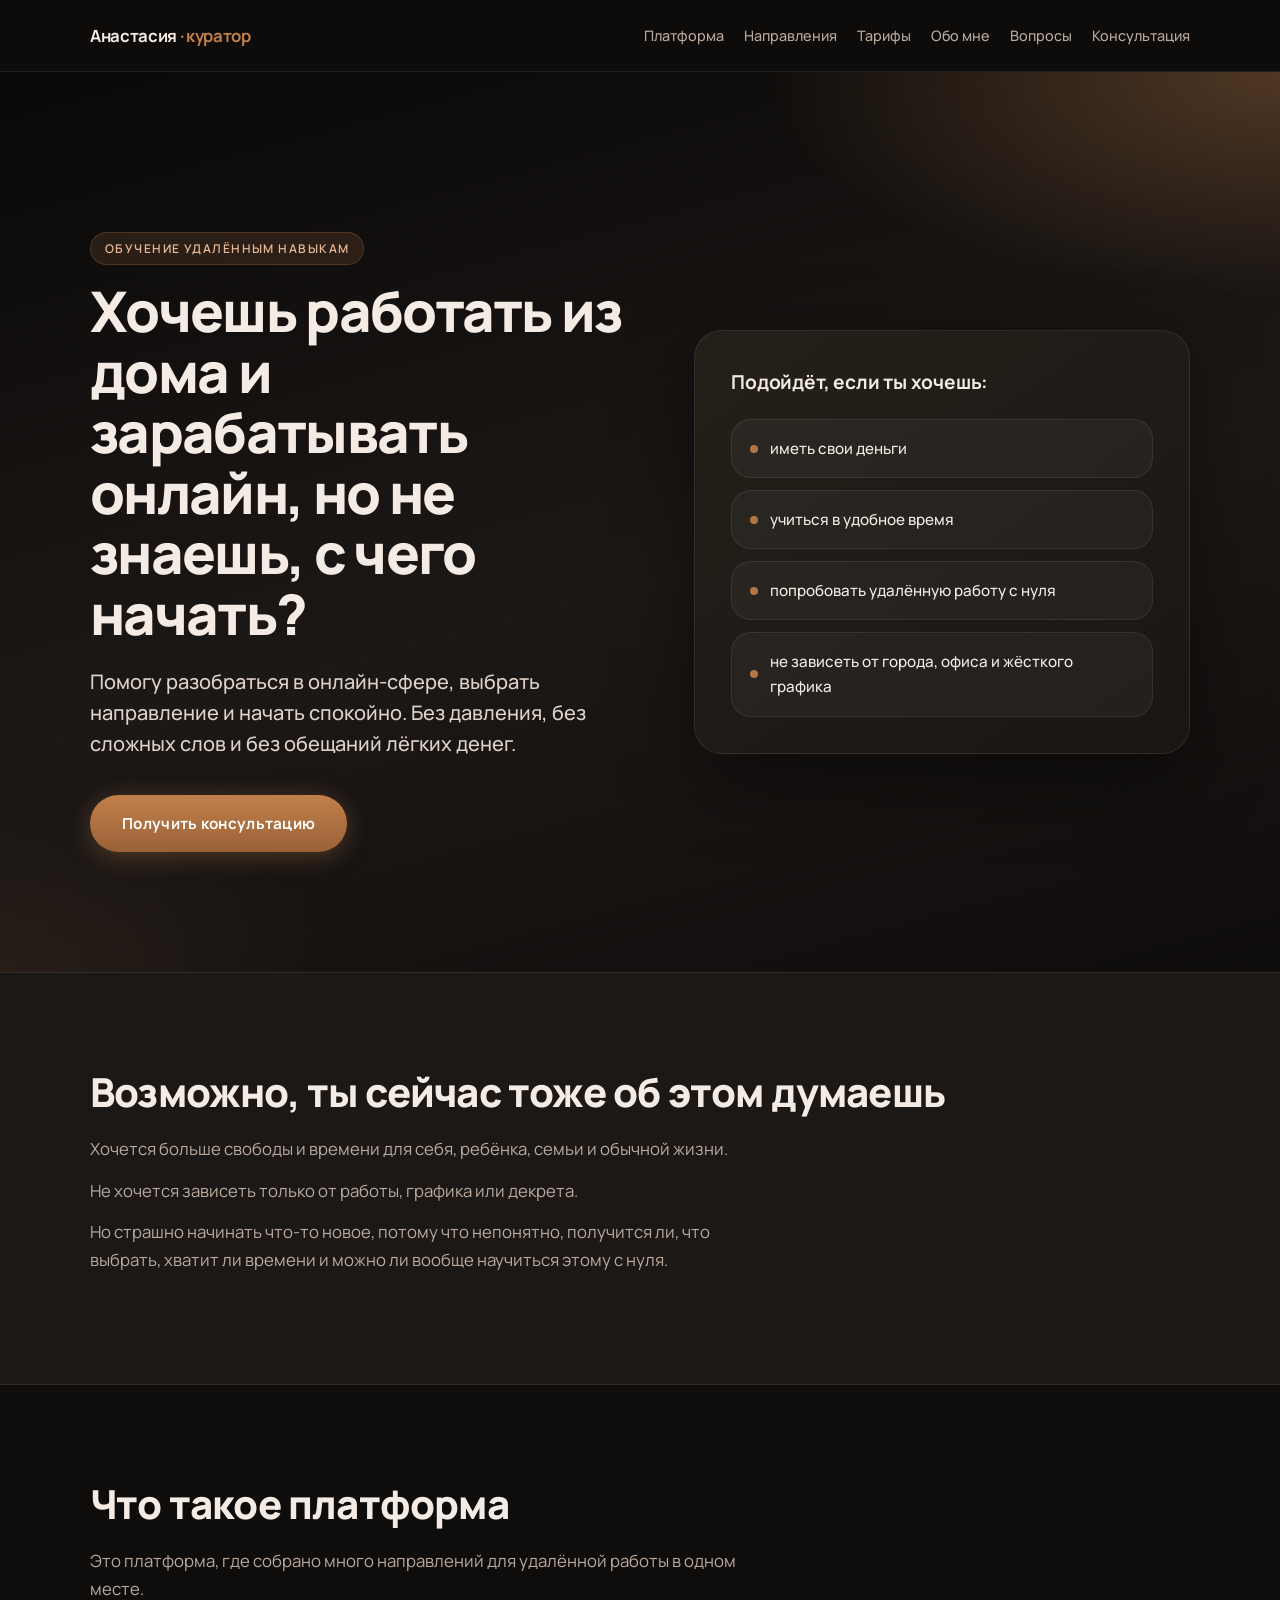
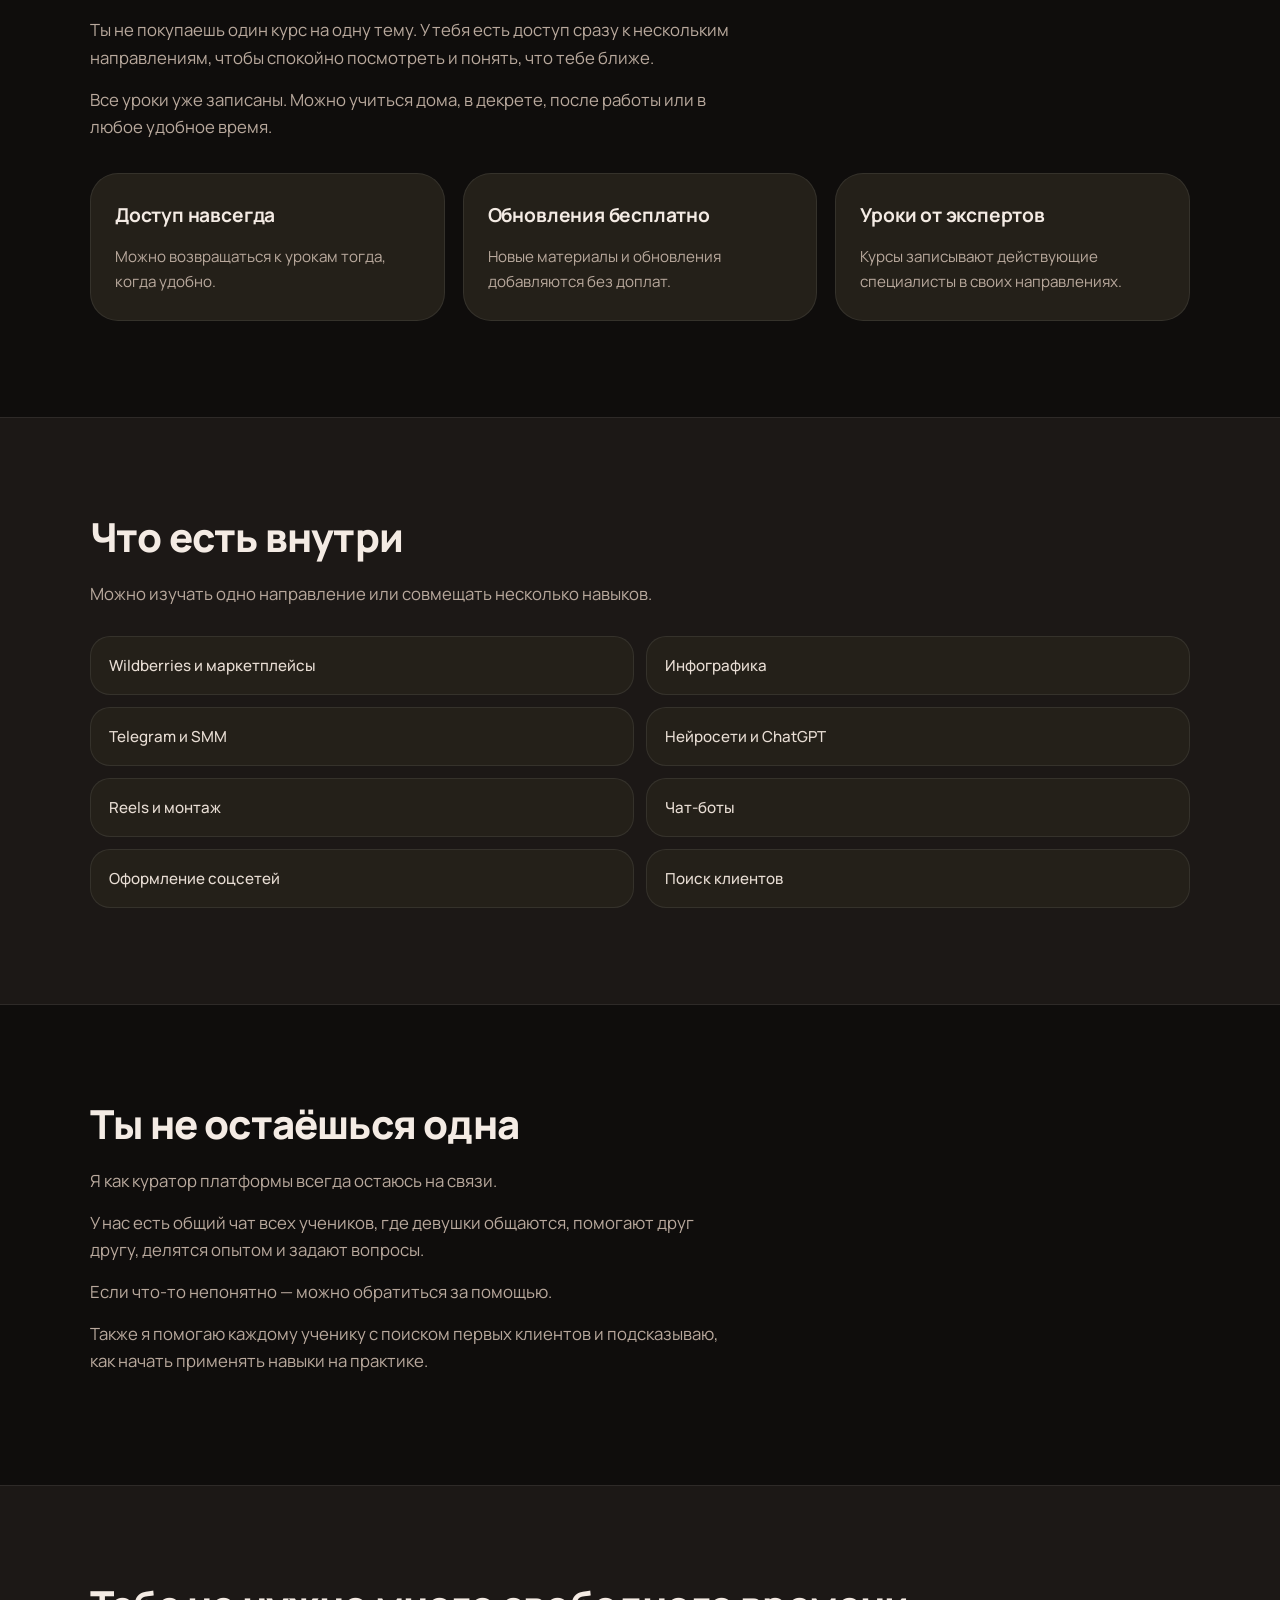
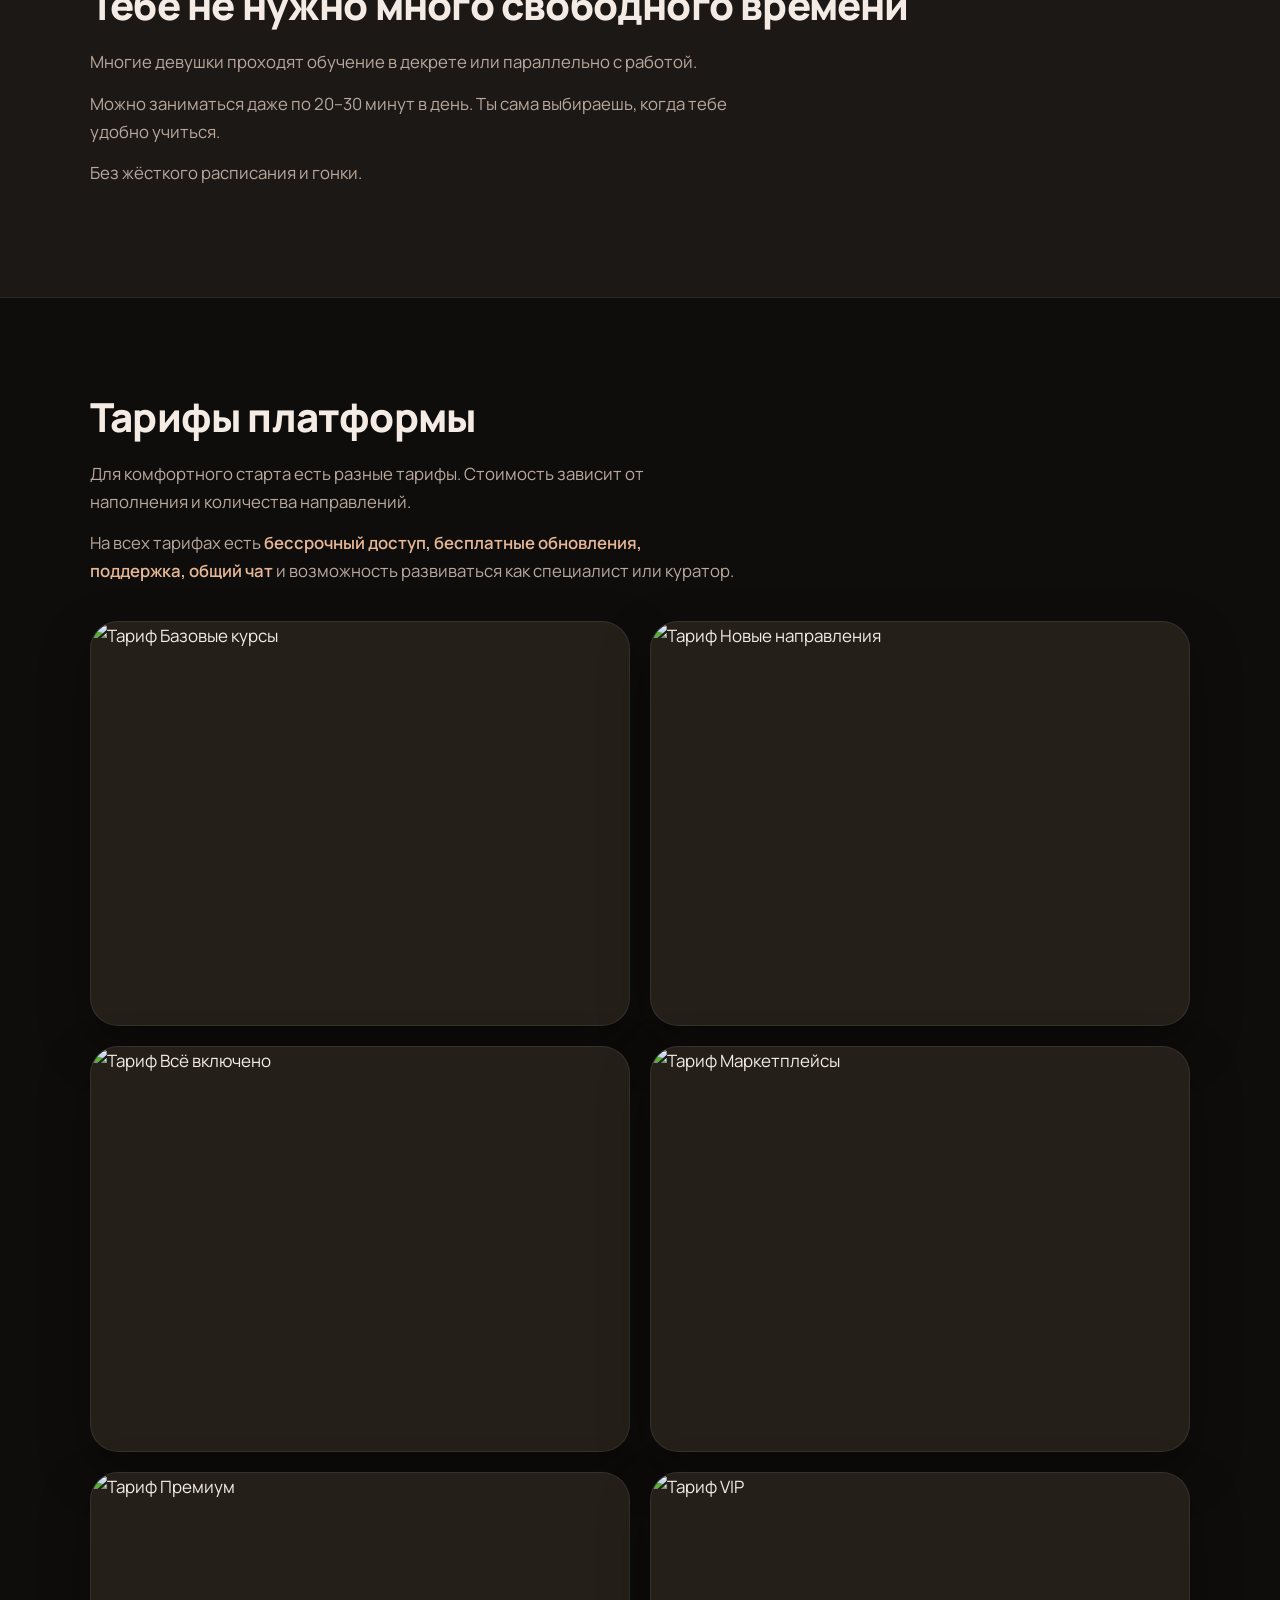
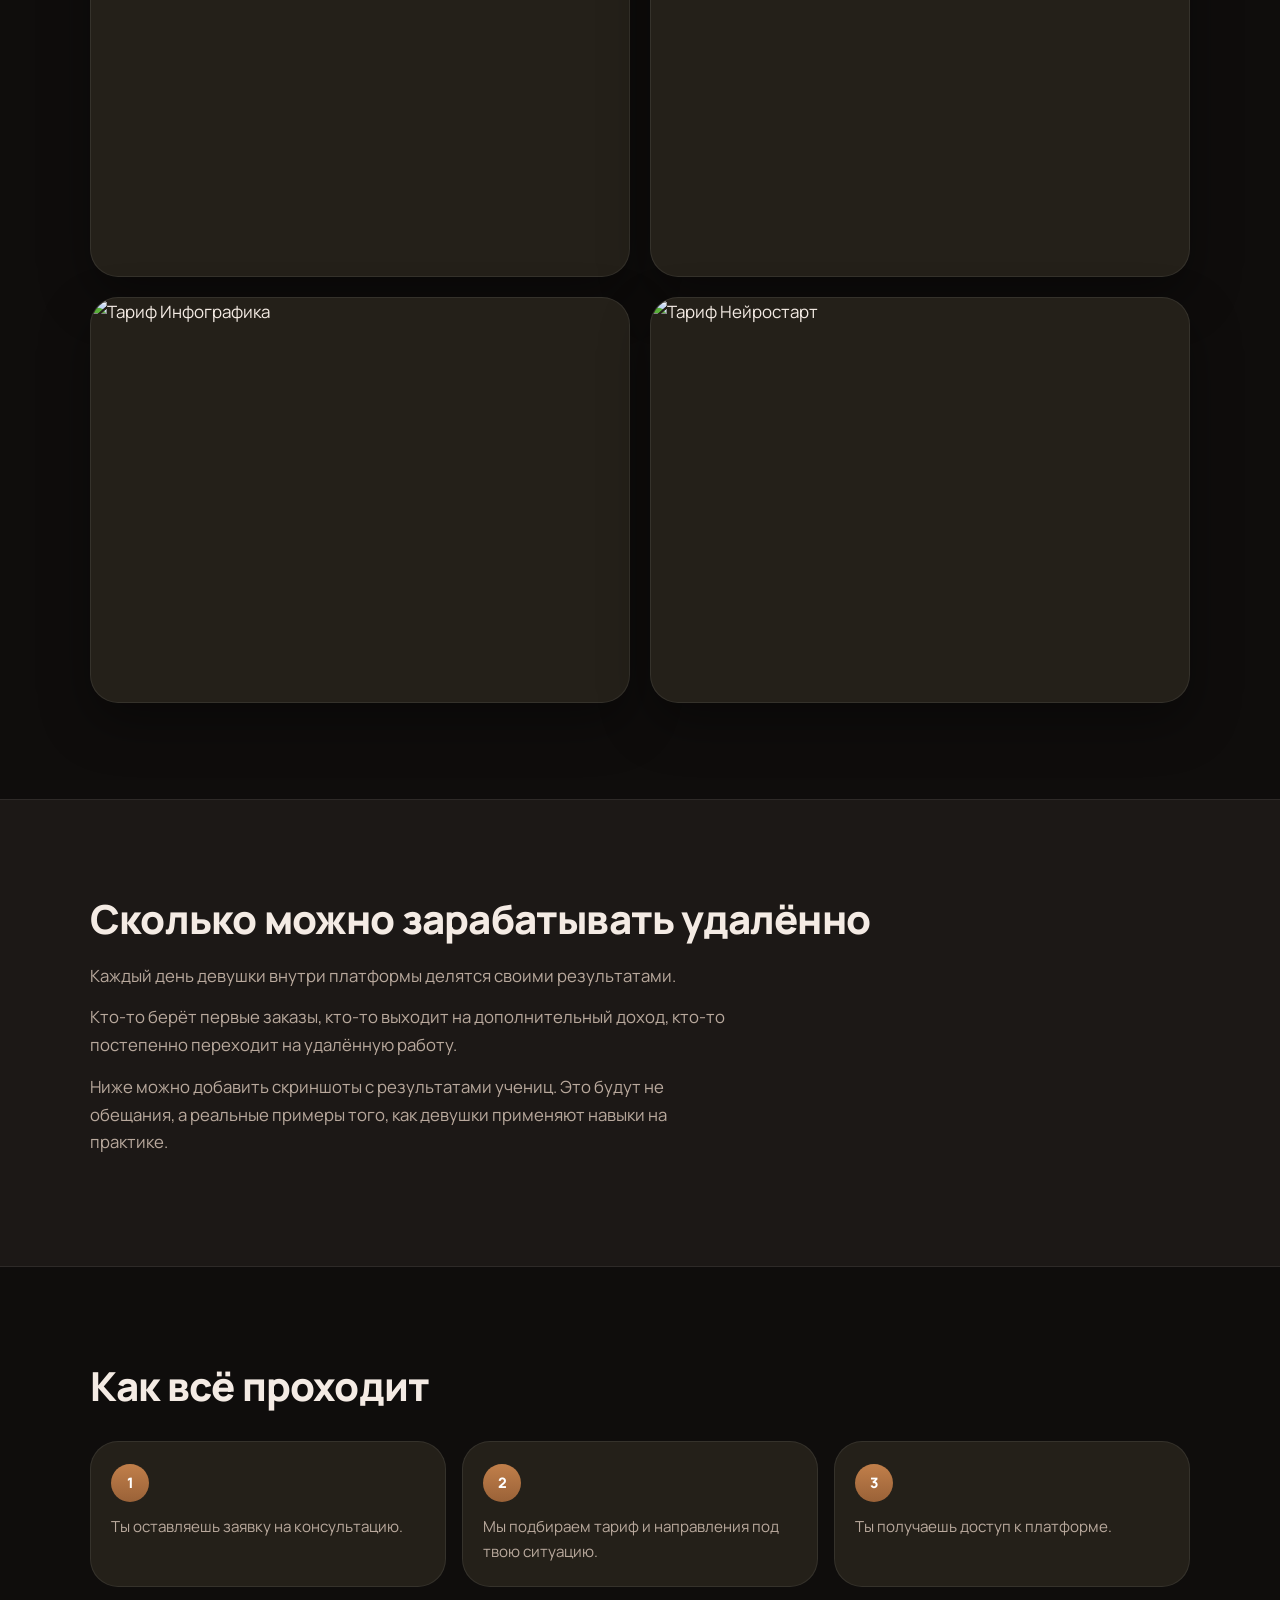
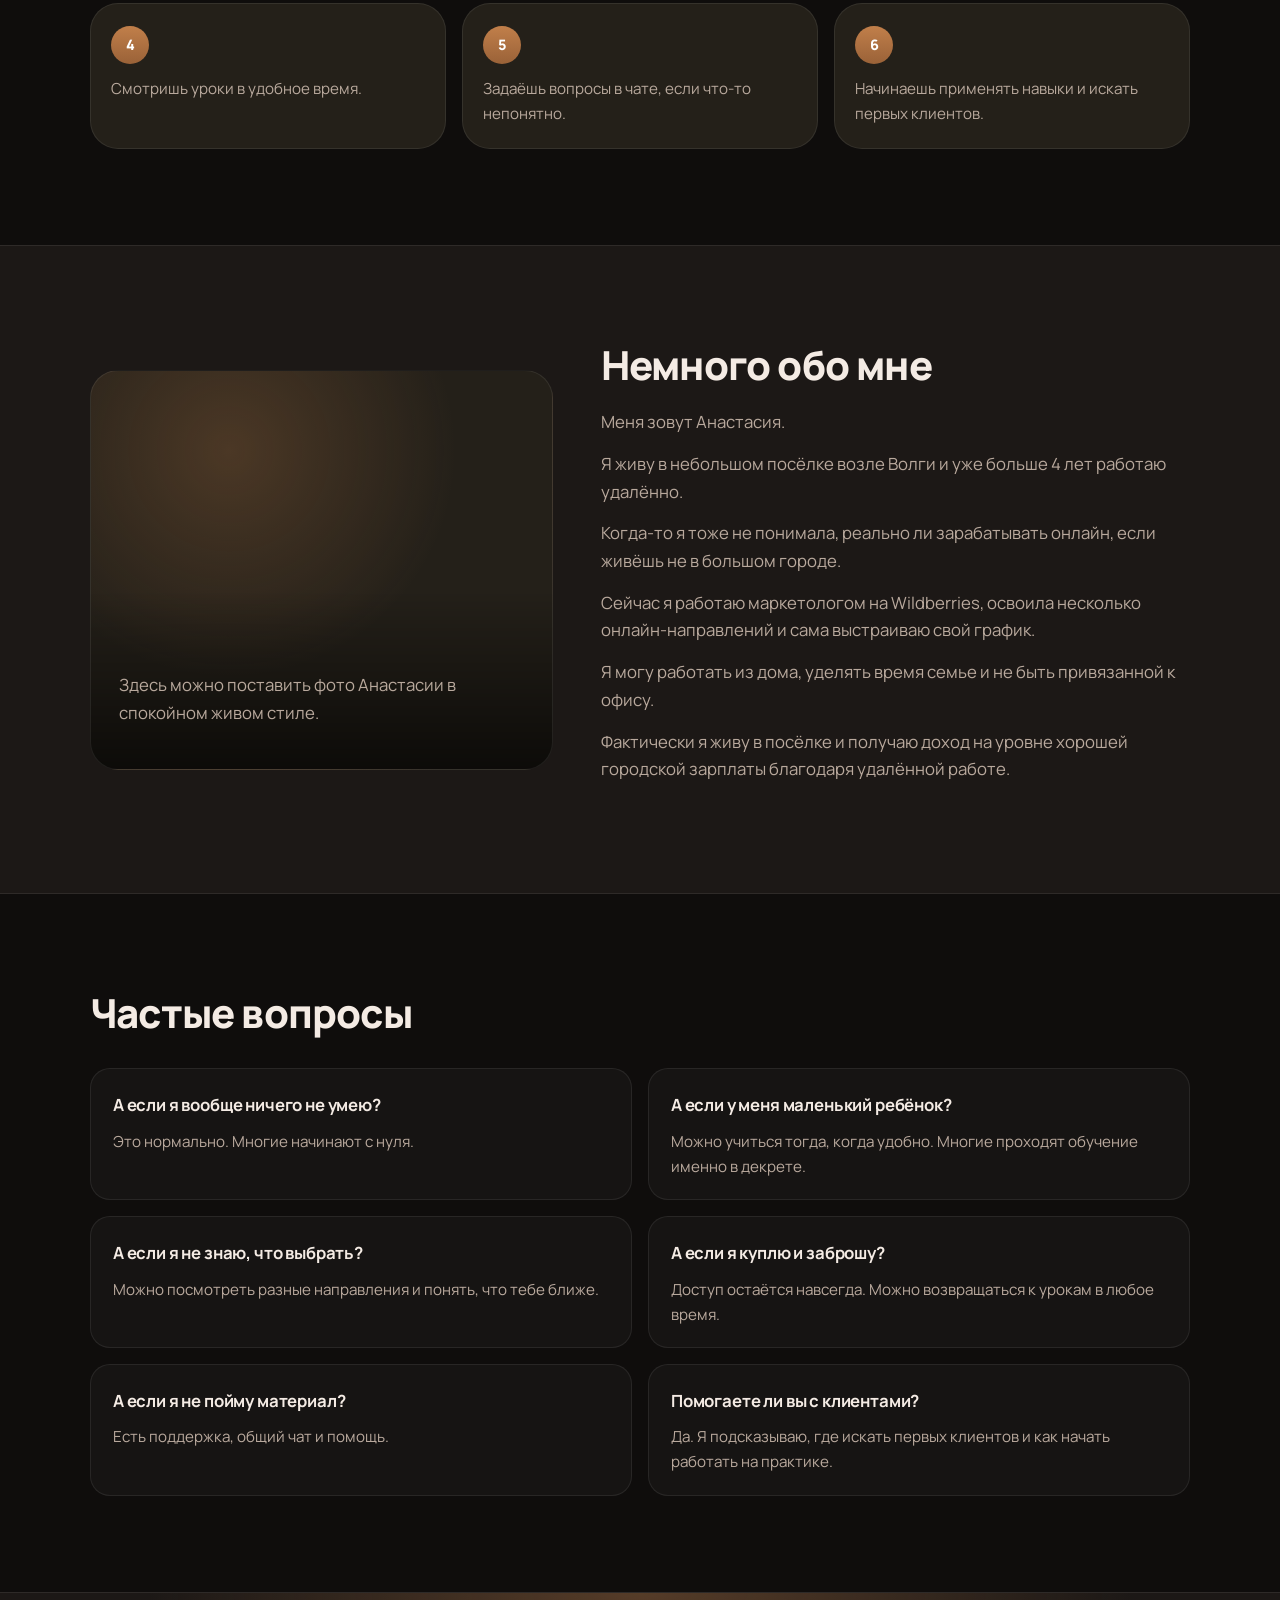
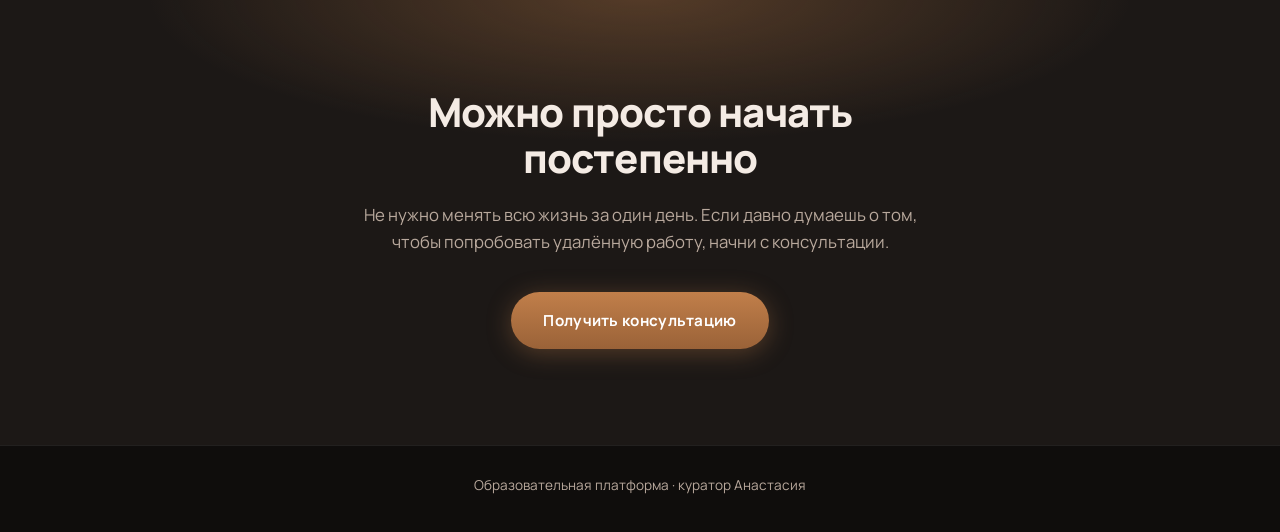
==== index.html @ adf846d5 "Лендинг: тёмная тема, структура для GitHub Pages Co-authored-by: Cursor <cursoragent@cursor.com>" ====
<!DOCTYPE html>
<html lang="ru">
<head>
  <meta charset="UTF-8" />
  <meta name="viewport" content="width=device-width, initial-scale=1.0" />
  <meta name="description" content="Онлайн-обучение удалённым навыкам с куратором Анастасией: платформа с направлениями, поддержка и консультация." />
  <title>Анастасия — куратор образовательной платформы | Удалённая работа и онлайн-обучение</title>
  <link rel="preconnect" href="https://fonts.googleapis.com" />
  <link rel="preconnect" href="https://fonts.gstatic.com" crossorigin />
  <link href="https://fonts.googleapis.com/css2?family=Manrope:wght@500;600;700;800&display=swap" rel="stylesheet" />
  <link rel="stylesheet" href="styles.css" />
</head>
<body>
  <a class="skip-link" href="#main">К основному содержимому</a>

  <header class="site-header">
    <div class="container">
      <a class="logo" href="#">Анастасия <span>· куратор</span></a>
      <nav class="nav" aria-label="Основная навигация">
        <a href="#platform">Платформа</a>
        <a href="#inside">Направления</a>
        <a href="#tariffs">Тарифы</a>
        <a href="#about">Обо мне</a>
        <a href="#faq">Вопросы</a>
        <a href="#form">Консультация</a>
      </nav>
    </div>
  </header>

  <main id="main">
    <section class="hero" aria-labelledby="hero-title">
      <div class="container hero-grid">
        <div>
          <span class="eyebrow">Обучение удалённым навыкам</span>
          <h1 id="hero-title">Хочешь работать из дома и зарабатывать онлайн, но не знаешь, с чего начать?</h1>
          <p class="lead">Помогу разобраться в онлайн-сфере, выбрать направление и начать спокойно. Без давления, без сложных слов и без обещаний лёгких денег.</p>
          <a href="#form" class="btn">Получить консультацию</a>
        </div>

        <div class="hero-card">
          <h3>Подойдёт, если ты хочешь:</h3>
          <div class="hero-list">
            <div>иметь свои деньги</div>
            <div>учиться в удобное время</div>
            <div>попробовать удалённую работу с нуля</div>
            <div>не зависеть от города, офиса и жёсткого графика</div>
          </div>
        </div>
      </div>
    </section>

    <section class="section dark-block">
      <div class="container">
        <h2>Возможно, ты сейчас тоже об этом думаешь</h2>
        <p>Хочется больше свободы и времени для себя, ребёнка, семьи и обычной жизни.</p>
        <p>Не хочется зависеть только от работы, графика или декрета.</p>
        <p>Но страшно начинать что-то новое, потому что непонятно, получится ли, что выбрать, хватит ли времени и можно ли вообще научиться этому с нуля.</p>
      </div>
    </section>

    <section class="section" id="platform">
      <div class="container">
        <h2>Что такое платформа</h2>
        <p>Это платформа, где собрано много направлений для удалённой работы в одном месте.</p>
        <p>Ты не покупаешь один курс на одну тему. У тебя есть доступ сразу к нескольким направлениям, чтобы спокойно посмотреть и понять, что тебе ближе.</p>
        <p>Все уроки уже записаны. Можно учиться дома, в декрете, после работы или в любое удобное время.</p>

        <div class="cards">
          <div class="card">
            <h3>Доступ навсегда</h3>
            <p>Можно возвращаться к урокам тогда, когда удобно.</p>
          </div>
          <div class="card">
            <h3>Обновления бесплатно</h3>
            <p>Новые материалы и обновления добавляются без доплат.</p>
          </div>
          <div class="card">
            <h3>Уроки от экспертов</h3>
            <p>Курсы записывают действующие специалисты в своих направлениях.</p>
          </div>
        </div>
      </div>
    </section>

    <section class="section dark-block" id="inside">
      <div class="container">
        <h2>Что есть внутри</h2>
        <p>Можно изучать одно направление или совмещать несколько навыков.</p>
        <div class="simple-list">
          <div>Wildberries и маркетплейсы</div>
          <div>Инфографика</div>
          <div>Telegram и SMM</div>
          <div>Нейросети и ChatGPT</div>
          <div>Reels и монтаж</div>
          <div>Чат-боты</div>
          <div>Оформление соцсетей</div>
          <div>Поиск клиентов</div>
        </div>
      </div>
    </section>

    <section class="section">
      <div class="container">
        <h2>Ты не остаёшься одна</h2>
        <p>Я как куратор платформы всегда остаюсь на связи.</p>
        <p>У нас есть общий чат всех учеников, где девушки общаются, помогают друг другу, делятся опытом и задают вопросы.</p>
        <p>Если что-то непонятно — можно обратиться за помощью.</p>
        <p>Также я помогаю каждому ученику с поиском первых клиентов и подсказываю, как начать применять навыки на практике.</p>
      </div>
    </section>

    <section class="section dark-block">
      <div class="container">
        <h2>Тебе не нужно много свободного времени</h2>
        <p>Многие девушки проходят обучение в декрете или параллельно с работой.</p>
        <p>Можно заниматься даже по 20–30 минут в день. Ты сама выбираешь, когда тебе удобно учиться.</p>
        <p>Без жёсткого расписания и гонки.</p>
      </div>
    </section>

    <section class="section" id="tariffs">
      <div class="container">
        <h2>Тарифы платформы</h2>
        <p>Для комфортного старта есть разные тарифы. Стоимость зависит от наполнения и количества направлений.</p>
        <p>На всех тарифах есть <span class="highlight">бессрочный доступ, бесплатные обновления, поддержка, общий чат</span> и возможность развиваться как специалист или куратор.</p>

        <div class="tariffs-grid">
          <div class="tariff-img"><img src="images/1.jpg" alt="Тариф Базовые курсы" width="800" height="600" loading="lazy" /></div>
          <div class="tariff-img"><img src="images/2.jpg" alt="Тариф Новые направления" width="800" height="600" loading="lazy" /></div>
          <div class="tariff-img"><img src="images/3.jpg" alt="Тариф Всё включено" width="800" height="600" loading="lazy" /></div>
          <div class="tariff-img"><img src="images/4.jpg" alt="Тариф Маркетплейсы" width="800" height="600" loading="lazy" /></div>
          <div class="tariff-img"><img src="images/6.jpg" alt="Тариф Премиум" width="800" height="600" loading="lazy" /></div>
          <div class="tariff-img"><img src="images/7.jpg" alt="Тариф VIP" width="800" height="600" loading="lazy" /></div>
          <div class="tariff-img"><img src="images/8.jpg" alt="Тариф Инфографика" width="800" height="600" loading="lazy" /></div>
          <div class="tariff-img"><img src="images/99.jpg" alt="Тариф Нейростарт" width="800" height="600" loading="lazy" /></div>
        </div>
      </div>
    </section>

    <section class="section dark-block">
      <div class="container">
        <h2>Сколько можно зарабатывать удалённо</h2>
        <p>Каждый день девушки внутри платформы делятся своими результатами.</p>
        <p>Кто-то берёт первые заказы, кто-то выходит на дополнительный доход, кто-то постепенно переходит на удалённую работу.</p>
        <p>Ниже можно добавить скриншоты с результатами учениц. Это будут не обещания, а реальные примеры того, как девушки применяют навыки на практике.</p>
      </div>
    </section>

    <section class="section">
      <div class="container">
        <h2>Как всё проходит</h2>
        <div class="steps">
          <div class="step"><span>1</span><p>Ты оставляешь заявку на консультацию.</p></div>
          <div class="step"><span>2</span><p>Мы подбираем тариф и направления под твою ситуацию.</p></div>
          <div class="step"><span>3</span><p>Ты получаешь доступ к платформе.</p></div>
          <div class="step"><span>4</span><p>Смотришь уроки в удобное время.</p></div>
          <div class="step"><span>5</span><p>Задаёшь вопросы в чате, если что-то непонятно.</p></div>
          <div class="step"><span>6</span><p>Начинаешь применять навыки и искать первых клиентов.</p></div>
        </div>
      </div>
    </section>

    <section class="section dark-block" id="about">
      <div class="container about">
        <div class="about-photo">
          <p>Здесь можно поставить фото Анастасии в спокойном живом стиле.</p>
        </div>
        <div>
          <h2>Немного обо мне</h2>
          <p>Меня зовут Анастасия.</p>
          <p>Я живу в небольшом посёлке возле Волги и уже больше 4 лет работаю удалённо.</p>
          <p>Когда-то я тоже не понимала, реально ли зарабатывать онлайн, если живёшь не в большом городе.</p>
          <p>Сейчас я работаю маркетологом на Wildberries, освоила несколько онлайн-направлений и сама выстраиваю свой график.</p>
          <p>Я могу работать из дома, уделять время семье и не быть привязанной к офису.</p>
          <p>Фактически я живу в посёлке и получаю доход на уровне хорошей городской зарплаты благодаря удалённой работе.</p>
        </div>
      </div>
    </section>

    <section class="section" id="faq">
      <div class="container">
        <h2>Частые вопросы</h2>
        <div class="faq">
          <div class="faq-item">
            <h3>А если я вообще ничего не умею?</h3>
            <p>Это нормально. Многие начинают с нуля.</p>
          </div>
          <div class="faq-item">
            <h3>А если у меня маленький ребёнок?</h3>
            <p>Можно учиться тогда, когда удобно. Многие проходят обучение именно в декрете.</p>
          </div>
          <div class="faq-item">
            <h3>А если я не знаю, что выбрать?</h3>
            <p>Можно посмотреть разные направления и понять, что тебе ближе.</p>
          </div>
          <div class="faq-item">
            <h3>А если я куплю и заброшу?</h3>
            <p>Доступ остаётся навсегда. Можно возвращаться к урокам в любое время.</p>
          </div>
          <div class="faq-item">
            <h3>А если я не пойму материал?</h3>
            <p>Есть поддержка, общий чат и помощь.</p>
          </div>
          <div class="faq-item">
            <h3>Помогаете ли вы с клиентами?</h3>
            <p>Да. Я подсказываю, где искать первых клиентов и как начать работать на практике.</p>
          </div>
        </div>
      </div>
    </section>

    <section class="section final" id="form">
      <div class="container">
        <h2>Можно просто начать постепенно</h2>
        <p>Не нужно менять всю жизнь за один день. Если давно думаешь о том, чтобы попробовать удалённую работу, начни с консультации.</p>
        <!-- href кнопки: вставьте ссылку на мессенджер или форму заявки -->
        <a href="#" class="btn">Получить консультацию</a>
      </div>
    </section>
  </main>

  <footer class="site-footer">
    <div class="container">
      <p>Образовательная платформа · куратор Анастасия</p>
    </div>
  </footer>
</body>
</html>
---- styles.css ----
:root {
  --bg: #0f0d0c;
  --bg-elevated: #161311;
  --bg-soft: #1c1816;
  --card: #242019;
  --card-hover: #2c2622;
  --text: #f4ebe4;
  --muted: #b9a99d;
  --accent: #c17f4a;
  --accent-dark: #9a6238;
  --accent-soft: rgba(193, 127, 74, 0.15);
  --accent-glow: rgba(193, 127, 74, 0.35);
  --border: rgba(255, 255, 255, 0.08);
  --radius-lg: 28px;
  --radius-md: 20px;
  --radius-pill: 999px;
  --font: "Manrope", system-ui, -apple-system, sans-serif;
  --header-h: 72px;
}

*,
*::before,
*::after {
  box-sizing: border-box;
  margin: 0;
  padding: 0;
}

html {
  scroll-behavior: smooth;
}

body {
  font-family: var(--font);
  background: var(--bg);
  color: var(--text);
  line-height: 1.65;
  font-size: 17px;
  -webkit-font-smoothing: antialiased;
}

img {
  max-width: 100%;
  display: block;
}

a {
  color: inherit;
  text-decoration: none;
}

::selection {
  background: var(--accent-soft);
  color: var(--text);
}

:focus-visible {
  outline: 2px solid var(--accent);
  outline-offset: 3px;
}

.skip-link {
  position: absolute;
  left: -9999px;
  top: auto;
  width: 1px;
  height: 1px;
  overflow: hidden;
}

.skip-link:focus {
  position: fixed;
  left: 16px;
  top: 16px;
  width: auto;
  height: auto;
  padding: 12px 18px;
  background: var(--card);
  border-radius: var(--radius-md);
  z-index: 200;
}

.site-header {
  position: sticky;
  top: 0;
  z-index: 100;
  height: var(--header-h);
  display: flex;
  align-items: center;
  border-bottom: 1px solid var(--border);
  background: rgba(15, 13, 12, 0.85);
  backdrop-filter: blur(12px);
}

.site-header .container {
  display: flex;
  align-items: center;
  justify-content: space-between;
  gap: 20px;
}

.logo {
  font-weight: 700;
  font-size: 1.05rem;
  letter-spacing: -0.02em;
  color: var(--text);
}

.logo span {
  color: var(--accent);
}

.nav {
  display: flex;
  flex-wrap: wrap;
  gap: 8px 20px;
  align-items: center;
  justify-content: flex-end;
}

.nav a {
  font-size: 0.9rem;
  font-weight: 500;
  color: var(--muted);
  transition: color 0.2s ease;
}

.nav a:hover {
  color: var(--text);
}

.container {
  width: min(1100px, 92%);
  margin: 0 auto;
}

.section {
  padding: clamp(56px, 8vw, 96px) 0;
}

.section--tight {
  padding: clamp(48px, 6vw, 72px) 0;
}

.hero {
  min-height: min(100vh, 900px);
  display: flex;
  align-items: center;
  padding: calc(var(--header-h) + 32px) 0 64px;
  background:
    radial-gradient(ellipse 80% 50% at 100% 0%, var(--accent-glow), transparent 50%),
    radial-gradient(ellipse 60% 40% at 0% 100%, rgba(90, 60, 40, 0.25), transparent 45%),
    linear-gradient(165deg, #0a0908 0%, var(--bg-soft) 55%, var(--bg) 100%);
}

.hero-grid {
  display: grid;
  grid-template-columns: 1.05fr 0.95fr;
  gap: clamp(32px, 5vw, 56px);
  align-items: center;
}

.eyebrow {
  display: inline-block;
  margin-bottom: 16px;
  padding: 6px 14px;
  border-radius: var(--radius-pill);
  background: var(--accent-soft);
  border: 1px solid rgba(193, 127, 74, 0.25);
  color: #e8b896;
  font-size: 0.75rem;
  font-weight: 600;
  letter-spacing: 0.12em;
  text-transform: uppercase;
}

h1 {
  font-size: clamp(2rem, 4.8vw, 3.5rem);
  line-height: 1.08;
  font-weight: 800;
  letter-spacing: -0.03em;
  margin-bottom: 22px;
  max-width: 18ch;
}

h2 {
  font-size: clamp(1.65rem, 3.2vw, 2.5rem);
  line-height: 1.15;
  font-weight: 800;
  letter-spacing: -0.02em;
  margin-bottom: 20px;
}

h3 {
  font-size: 1.2rem;
  font-weight: 700;
  margin-bottom: 12px;
  letter-spacing: -0.01em;
}

p {
  color: var(--muted);
  font-size: 1.05rem;
  margin-bottom: 14px;
  max-width: 65ch;
}

.lead {
  font-size: clamp(1.05rem, 2vw, 1.25rem);
  color: #dfd2c9;
  font-weight: 500;
  line-height: 1.55;
  max-width: 52ch;
}

.btn {
  display: inline-flex;
  align-items: center;
  justify-content: center;
  margin-top: 22px;
  padding: 16px 32px;
  background: linear-gradient(180deg, var(--accent) 0%, var(--accent-dark) 100%);
  color: #fff;
  border-radius: var(--radius-pill);
  font-weight: 700;
  font-size: 0.95rem;
  letter-spacing: 0.02em;
  border: none;
  cursor: pointer;
  box-shadow: 0 4px 24px rgba(193, 127, 74, 0.35);
  transition: transform 0.2s ease, box-shadow 0.2s ease, filter 0.2s ease;
}

.btn:hover {
  filter: brightness(1.06);
  transform: translateY(-2px);
  box-shadow: 0 8px 32px rgba(193, 127, 74, 0.4);
}

.hero-card {
  background: linear-gradient(145deg, var(--card) 0%, #1a1614 100%);
  border: 1px solid var(--border);
  border-radius: var(--radius-lg);
  padding: clamp(24px, 4vw, 36px);
  box-shadow: 0 24px 80px rgba(0, 0, 0, 0.45);
}

.hero-list {
  display: grid;
  gap: 12px;
  margin-top: 20px;
}

.hero-list div {
  display: flex;
  align-items: center;
  gap: 12px;
  padding: 16px 18px;
  background: rgba(255, 255, 255, 0.04);
  border: 1px solid var(--border);
  border-radius: var(--radius-md);
  color: var(--text);
  font-size: 0.95rem;
  font-weight: 500;
  transition: background 0.2s ease, border-color 0.2s ease;
}

.hero-list div::before {
  content: "";
  width: 8px;
  height: 8px;
  border-radius: 50%;
  background: var(--accent);
  flex-shrink: 0;
  opacity: 0.9;
}

.hero-list div:hover {
  background: rgba(255, 255, 255, 0.06);
  border-color: rgba(193, 127, 74, 0.2);
}

.dark-block {
  background: var(--bg-soft);
  border-top: 1px solid var(--border);
  border-bottom: 1px solid var(--border);
}

.cards {
  display: grid;
  grid-template-columns: repeat(3, 1fr);
  gap: 18px;
  margin-top: 32px;
}

.card {
  background: var(--card);
  border: 1px solid var(--border);
  border-radius: var(--radius-lg);
  padding: 26px 24px;
  transition: transform 0.25s ease, border-color 0.25s ease, background 0.25s ease;
}

.card:hover {
  transform: translateY(-4px);
  background: var(--card-hover);
  border-color: rgba(193, 127, 74, 0.2);
}

.card p {
  font-size: 0.95rem;
  margin: 0;
}

.simple-list {
  display: grid;
  grid-template-columns: repeat(2, 1fr);
  gap: 12px;
  margin-top: 28px;
}

.simple-list div {
  padding: 16px 18px;
  background: var(--card);
  border: 1px solid var(--border);
  border-radius: var(--radius-md);
  color: #e8ddd4;
  font-size: 0.95rem;
  font-weight: 500;
  transition: border-color 0.2s ease, background 0.2s ease;
}

.simple-list div:hover {
  border-color: rgba(193, 127, 74, 0.25);
  background: var(--card-hover);
}

.highlight {
  color: #e8b896;
  font-weight: 600;
}

.tariffs-grid {
  display: grid;
  grid-template-columns: repeat(2, 1fr);
  gap: 20px;
  margin-top: 36px;
}

.tariff-img {
  overflow: hidden;
  border-radius: var(--radius-lg);
  background: var(--card);
  border: 1px solid var(--border);
  box-shadow: 0 20px 50px rgba(0, 0, 0, 0.35);
  transition: transform 0.25s ease, box-shadow 0.25s ease;
}

.tariff-img:hover {
  transform: scale(1.01);
  box-shadow: 0 24px 60px rgba(0, 0, 0, 0.45);
}

.tariff-img img {
  width: 100%;
  height: 100%;
  object-fit: cover;
  vertical-align: middle;
}

.steps {
  display: grid;
  grid-template-columns: repeat(3, 1fr);
  gap: 16px;
  margin-top: 32px;
}

.step {
  background: var(--card);
  border-radius: var(--radius-lg);
  padding: 22px 20px;
  border: 1px solid var(--border);
  transition: border-color 0.2s ease;
}

.step:hover {
  border-color: rgba(193, 127, 74, 0.2);
}

.step span {
  display: inline-flex;
  width: 38px;
  height: 38px;
  align-items: center;
  justify-content: center;
  border-radius: 50%;
  background: linear-gradient(180deg, var(--accent) 0%, var(--accent-dark) 100%);
  margin-bottom: 12px;
  font-weight: 800;
  font-size: 0.9rem;
  color: #fff;
}

.step p {
  font-size: 0.95rem;
  margin: 0;
}

.about {
  display: grid;
  grid-template-columns: 0.88fr 1.12fr;
  gap: clamp(28px, 4vw, 48px);
  align-items: center;
}

.about-photo {
  min-height: 400px;
  border-radius: var(--radius-lg);
  background:
    linear-gradient(to top, rgba(0, 0, 0, 0.65) 0%, transparent 45%),
    radial-gradient(circle at 30% 20%, rgba(193, 127, 74, 0.25), transparent 50%),
    var(--card);
  display: flex;
  align-items: flex-end;
  padding: 28px;
  color: var(--muted);
  border: 1px solid var(--border);
  font-size: 0.95rem;
}

.faq {
  display: grid;
  grid-template-columns: repeat(2, 1fr);
  gap: 16px;
  margin-top: 32px;
}

.faq-item {
  background: rgba(255, 255, 255, 0.03);
  border: 1px solid var(--border);
  border-radius: var(--radius-md);
  padding: 22px 22px 20px;
  transition: border-color 0.2s ease, background 0.2s ease;
}

.faq-item:hover {
  background: rgba(255, 255, 255, 0.05);
  border-color: rgba(193, 127, 74, 0.15);
}

.faq-item h3 {
  font-size: 1.05rem;
  margin-bottom: 10px;
  color: var(--text);
}

.faq-item p {
  font-size: 0.95rem;
  margin: 0;
}

.final {
  text-align: center;
  background:
    radial-gradient(ellipse 70% 60% at 50% 0%, var(--accent-glow), transparent 55%),
    var(--bg-soft);
  border-top: 1px solid var(--border);
}

.final h2 {
  max-width: 20ch;
  margin-left: auto;
  margin-right: auto;
}

.final p {
  max-width: 560px;
  margin-left: auto;
  margin-right: auto;
}

.site-footer {
  padding: 28px 0 36px;
  text-align: center;
  border-top: 1px solid var(--border);
  background: var(--bg);
}

.site-footer p {
  font-size: 0.85rem;
  margin: 0;
  max-width: none;
  color: var(--muted);
}

@media (max-width: 900px) {
  .nav {
    display: none;
  }

  .hero-grid,
  .about,
  .cards,
  .tariffs-grid,
  .steps,
  .faq,
  .simple-list {
    grid-template-columns: 1fr;
  }

  .hero {
    min-height: auto;
    padding-top: calc(var(--header-h) + 24px);
  }

  h1 {
    max-width: none;
  }
}
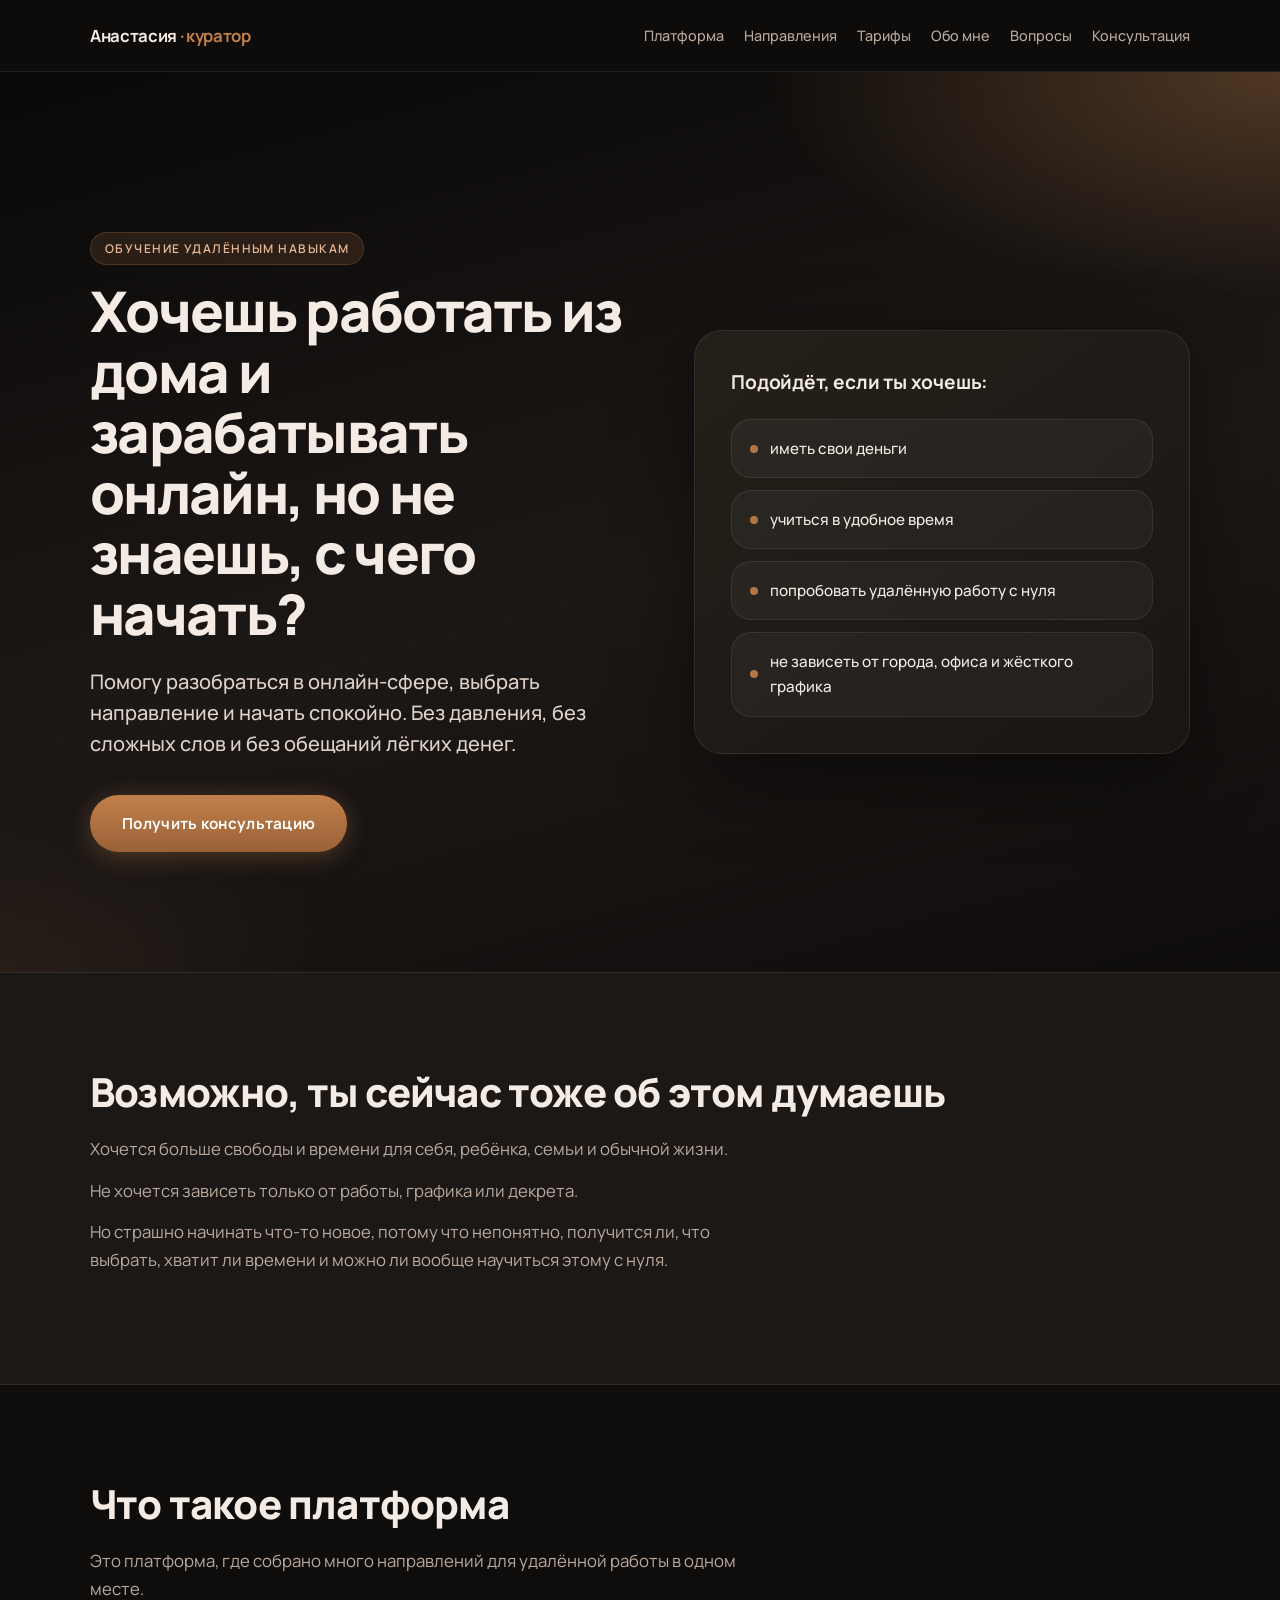
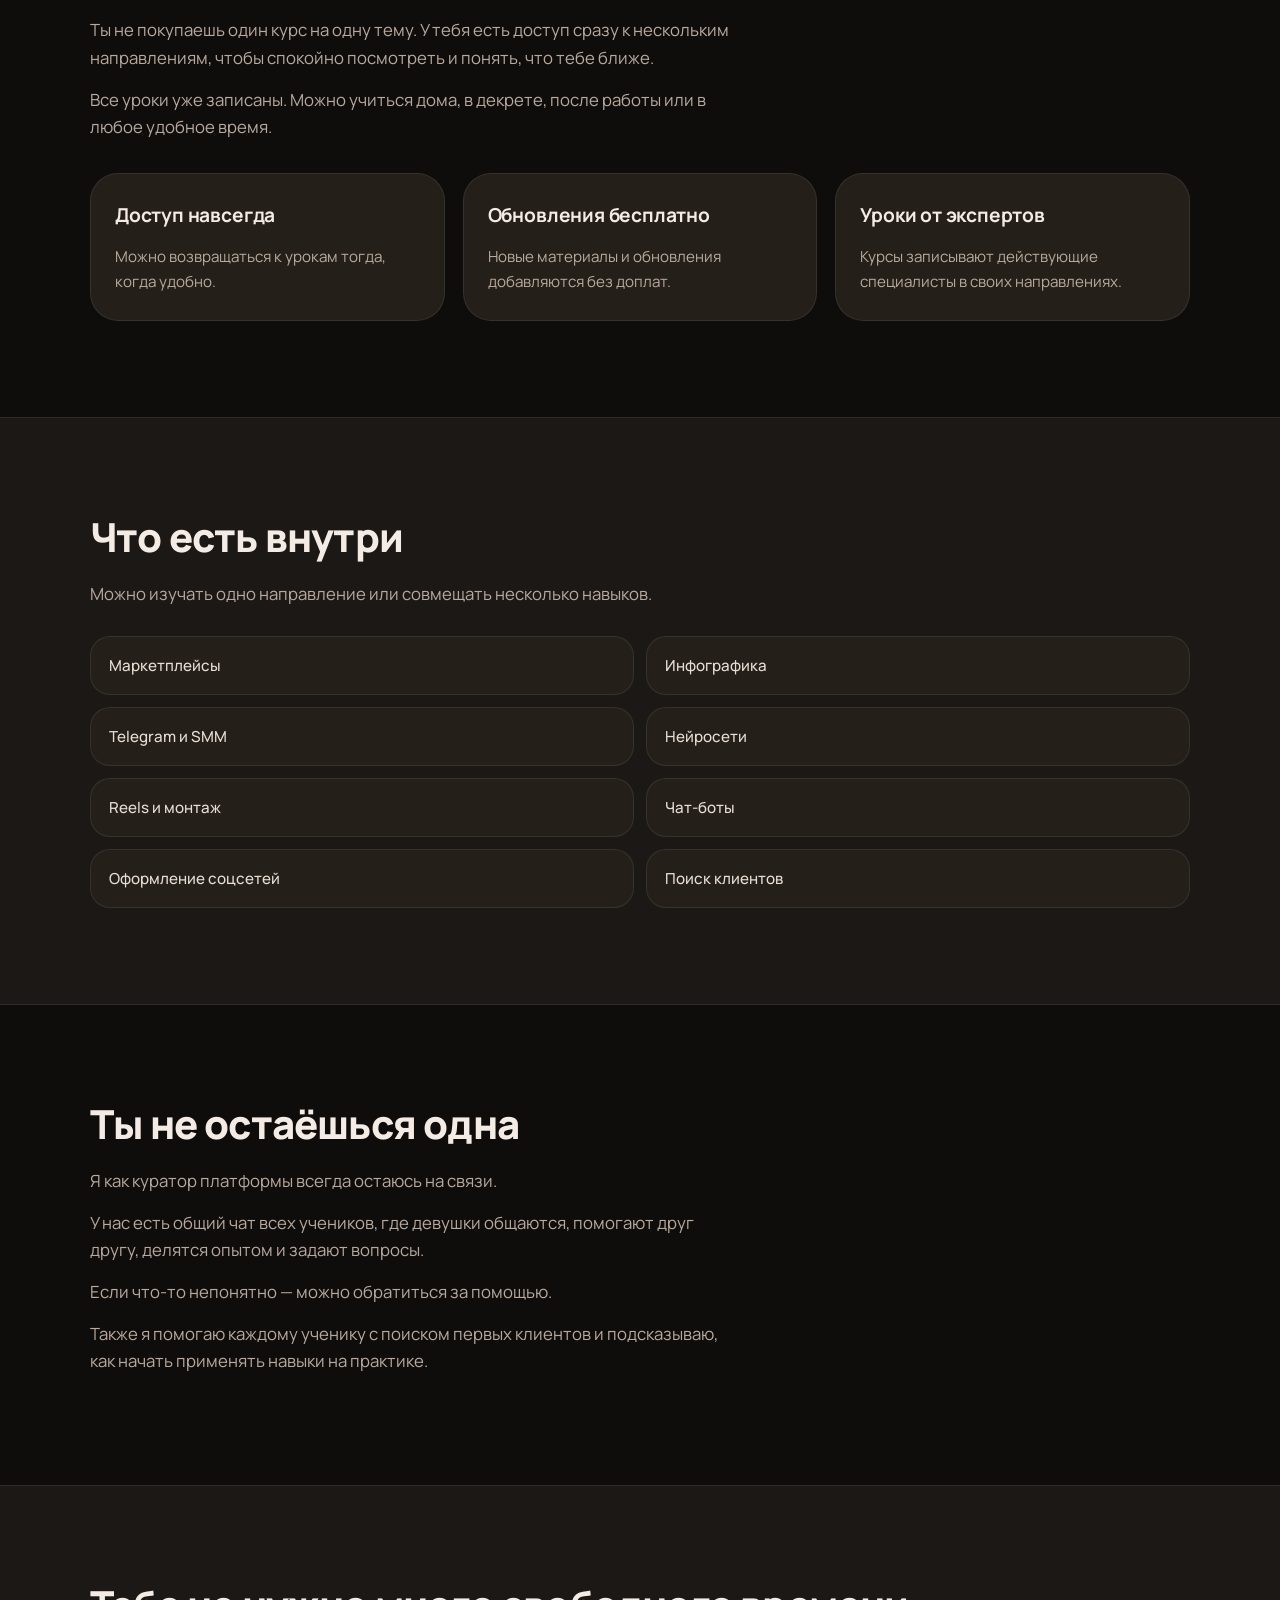
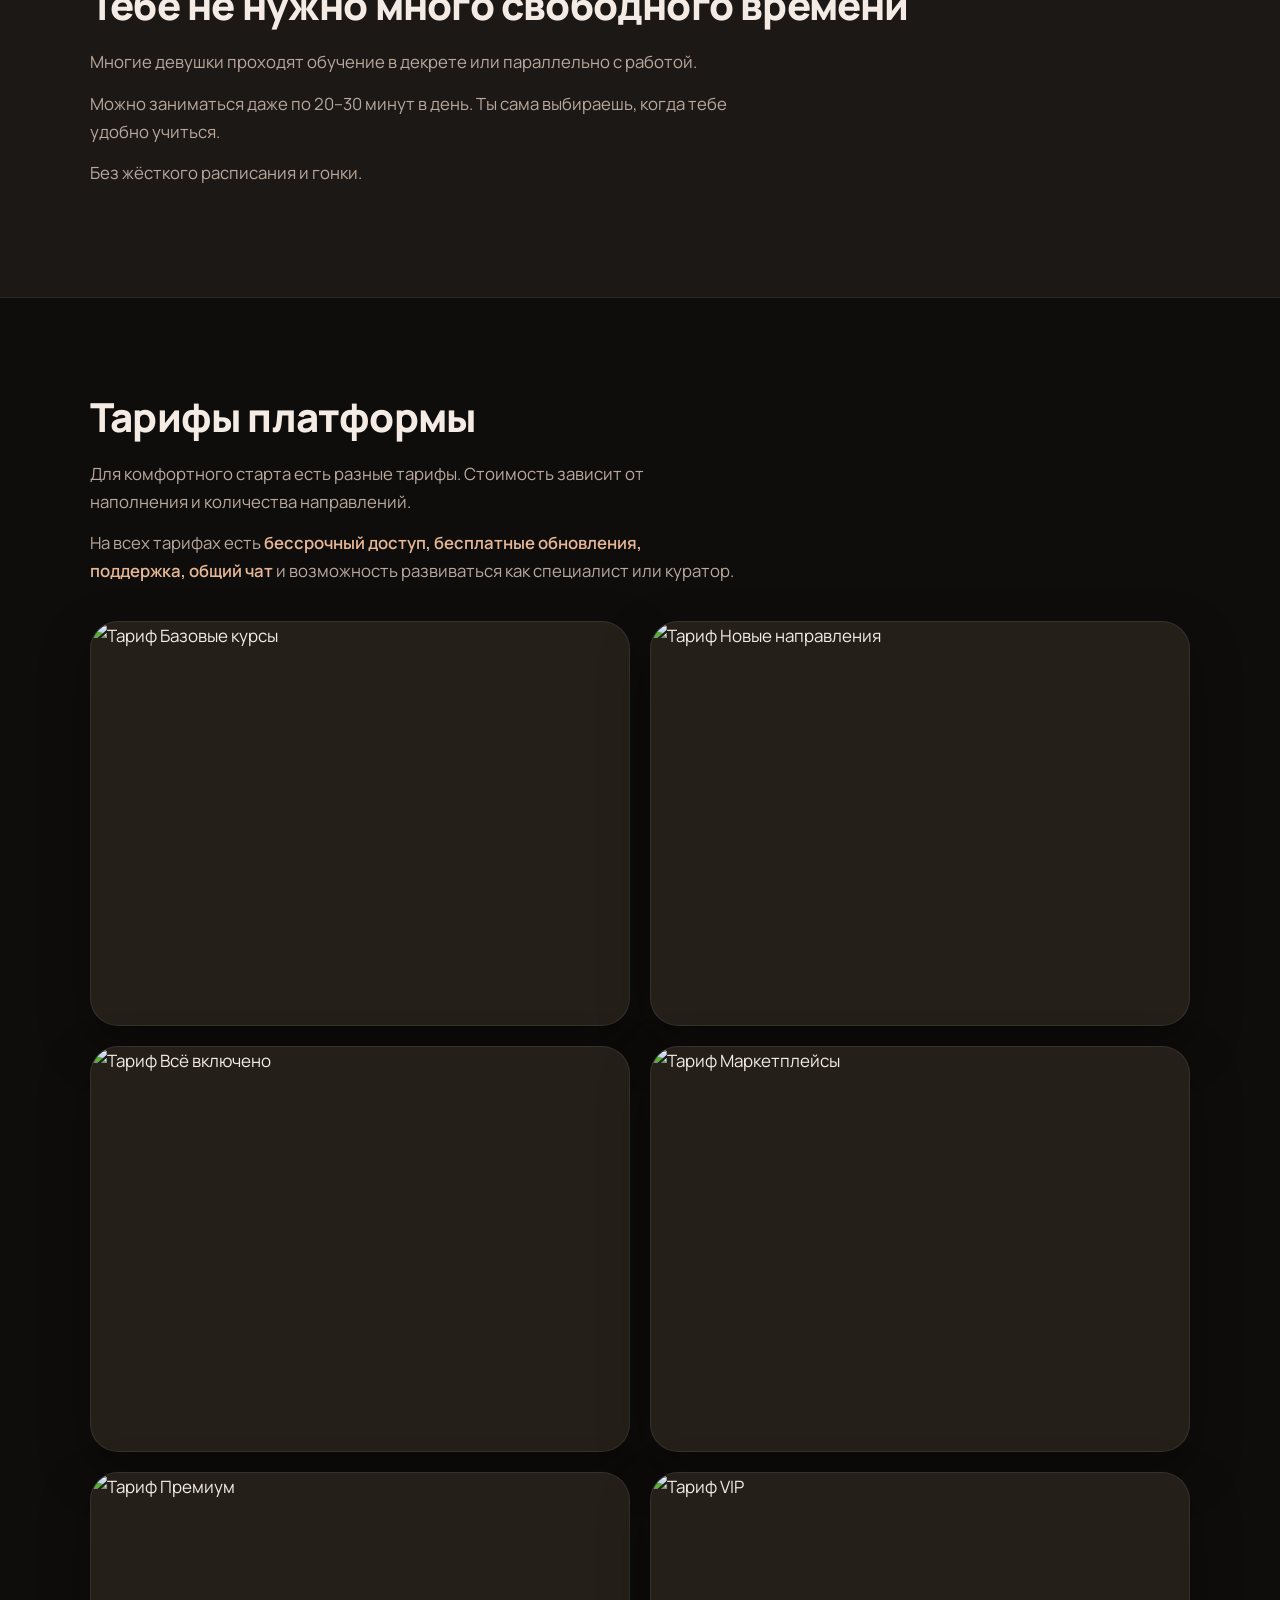
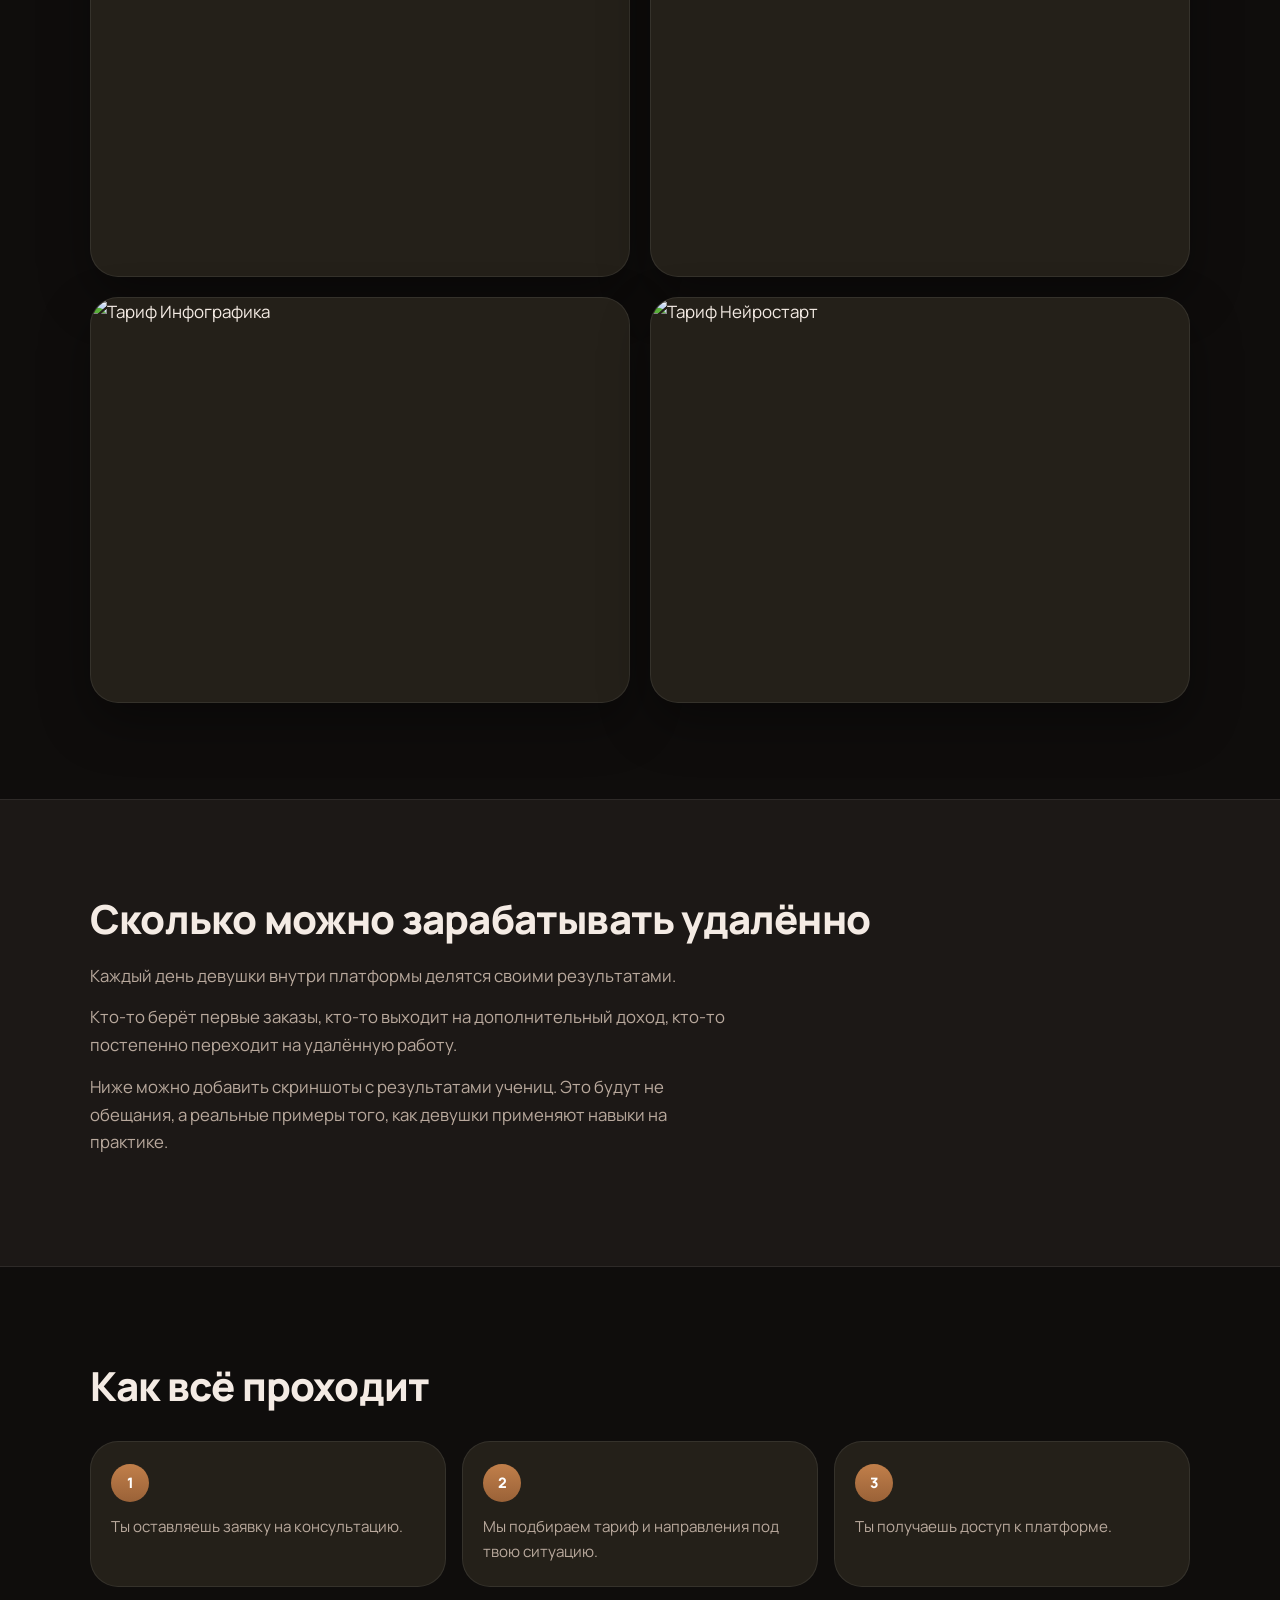
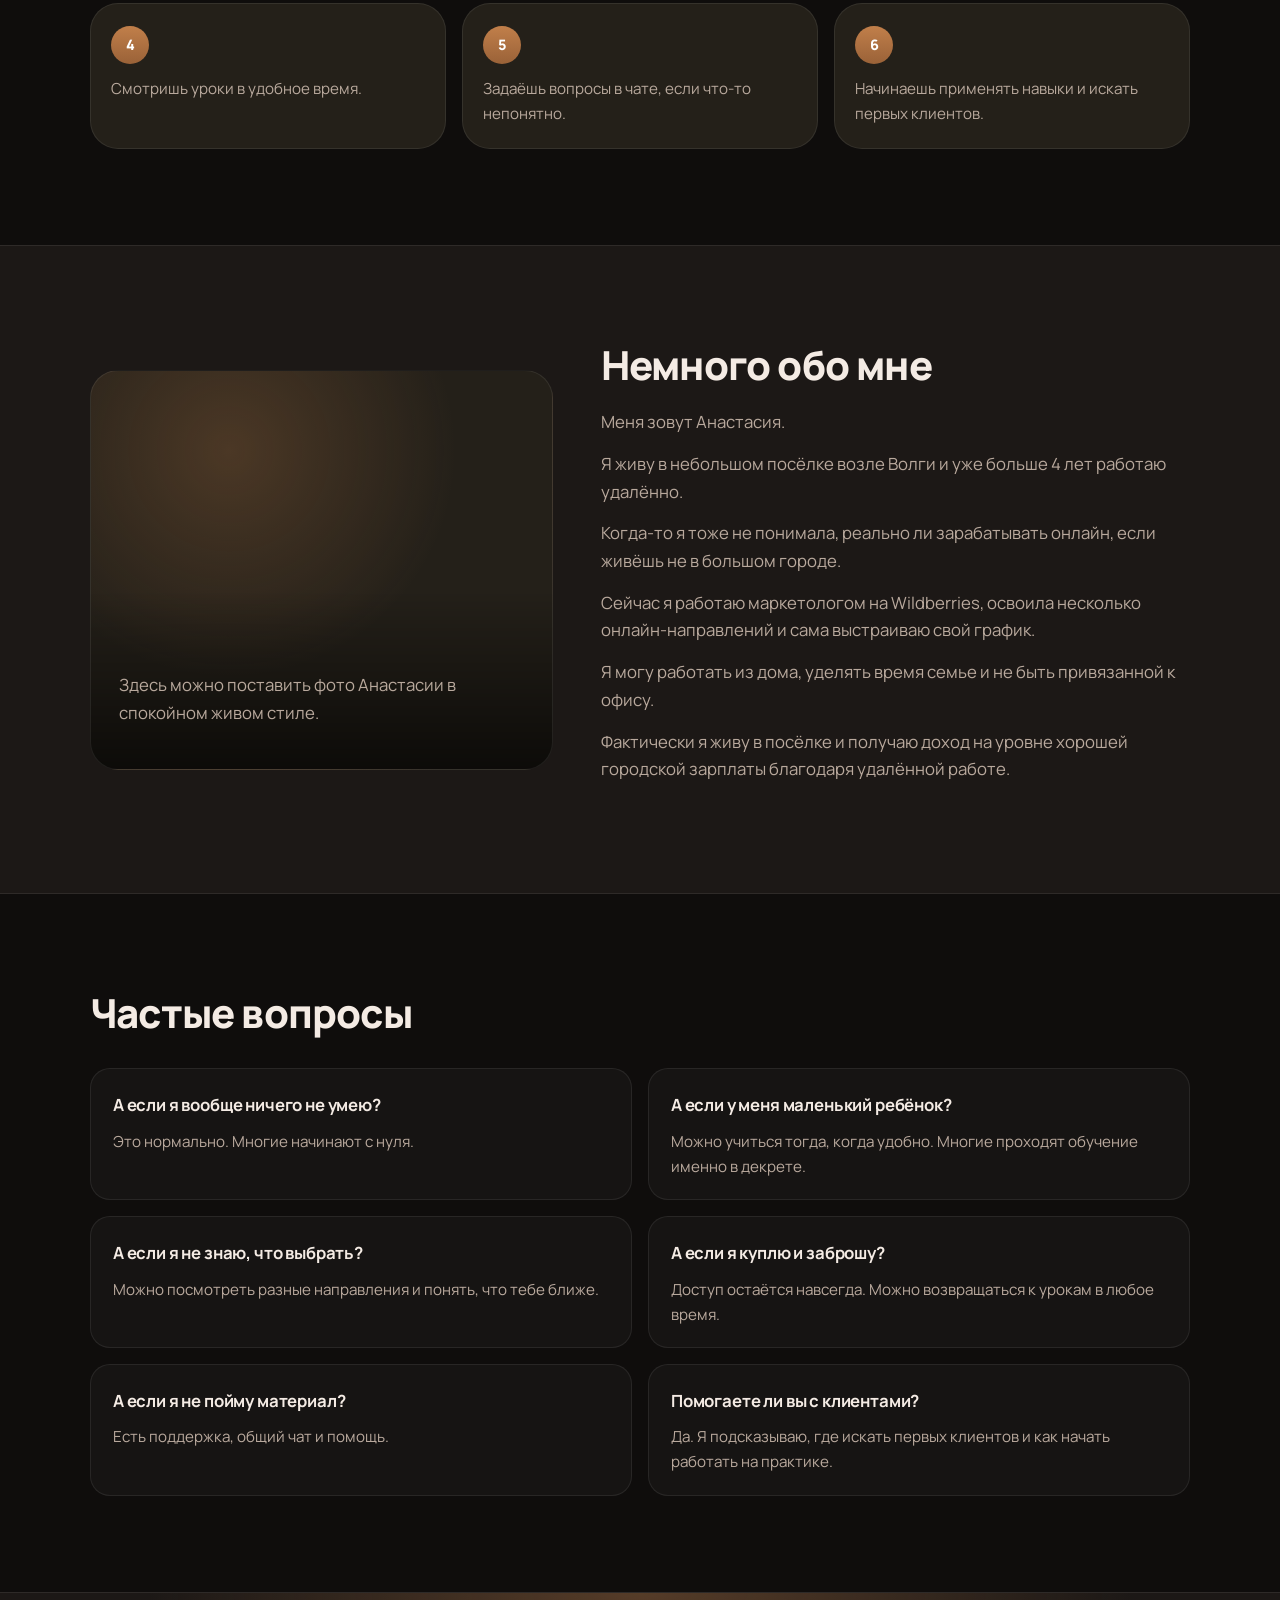
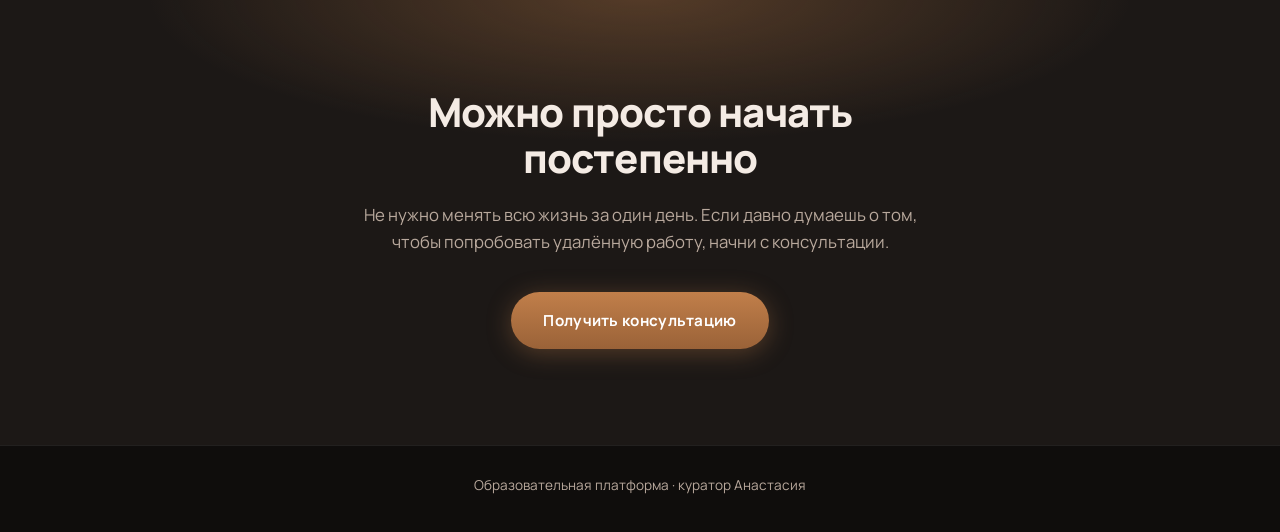
==== commit 1243f6a1: "ппп" ====
--- a/index.html
+++ b/index.html
@@ -87,10 +87,10 @@
         <h2>Что есть внутри</h2>
         <p>Можно изучать одно направление или совмещать несколько навыков.</p>
         <div class="simple-list">
-          <div>Wildberries и маркетплейсы</div>
+          <div>Маркетплейсы</div>
           <div>Инфографика</div>
           <div>Telegram и SMM</div>
-          <div>Нейросети и ChatGPT</div>
+          <div>Нейросети</div>
           <div>Reels и монтаж</div>
           <div>Чат-боты</div>
           <div>Оформление соцсетей</div>
--- a/styles.css
+++ b/styles.css
@@ -494,8 +494,24 @@
 }
 
 @media (max-width: 900px) {
+  .site-header .container {
+    flex-wrap: wrap;
+  }
+
   .nav {
-    display: none;
+    width: 100%;
+    justify-content: flex-start;
+    overflow-x: auto;
+    padding-bottom: 6px;
+    gap: 14px 18px;
+    flex-wrap: nowrap;
+    -webkit-overflow-scrolling: touch;
+    scrollbar-width: thin;
+  }
+
+  .nav a {
+    white-space: nowrap;
+    flex-shrink: 0;
   }
 
   .hero-grid,
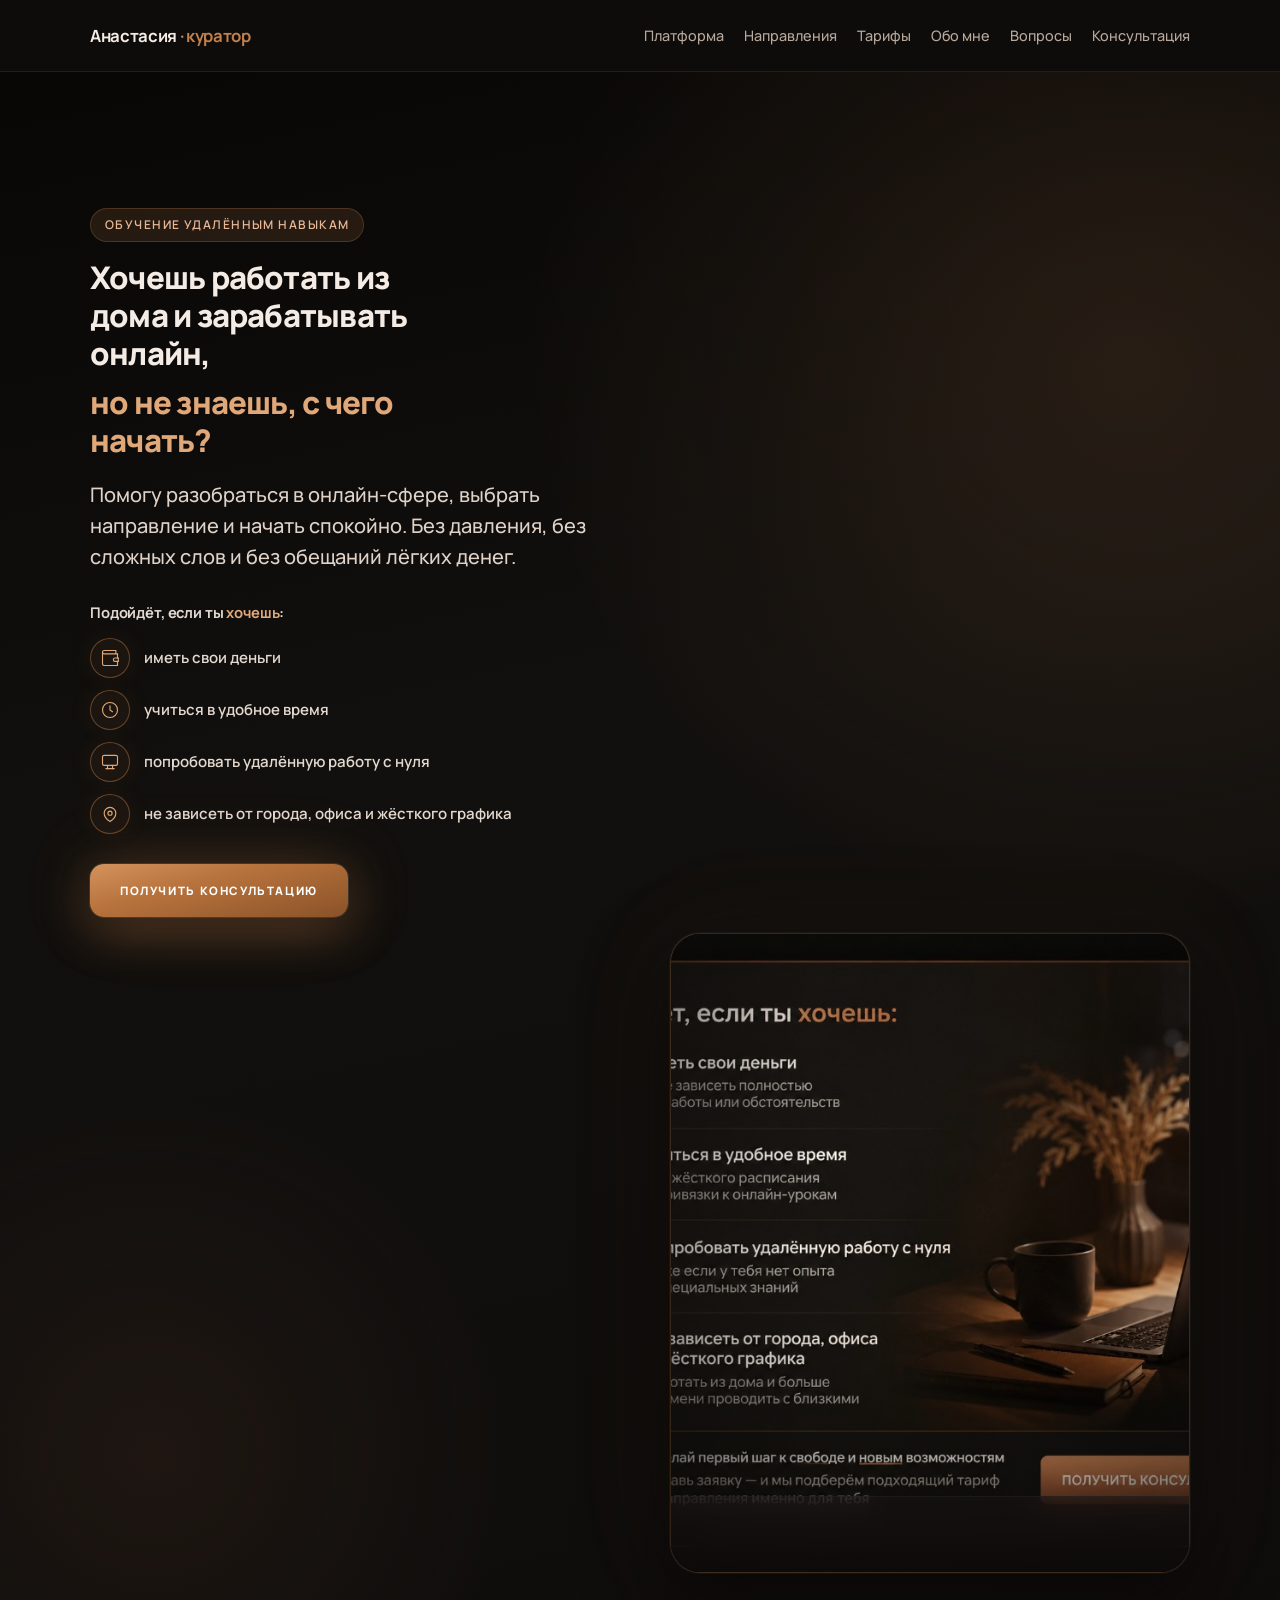
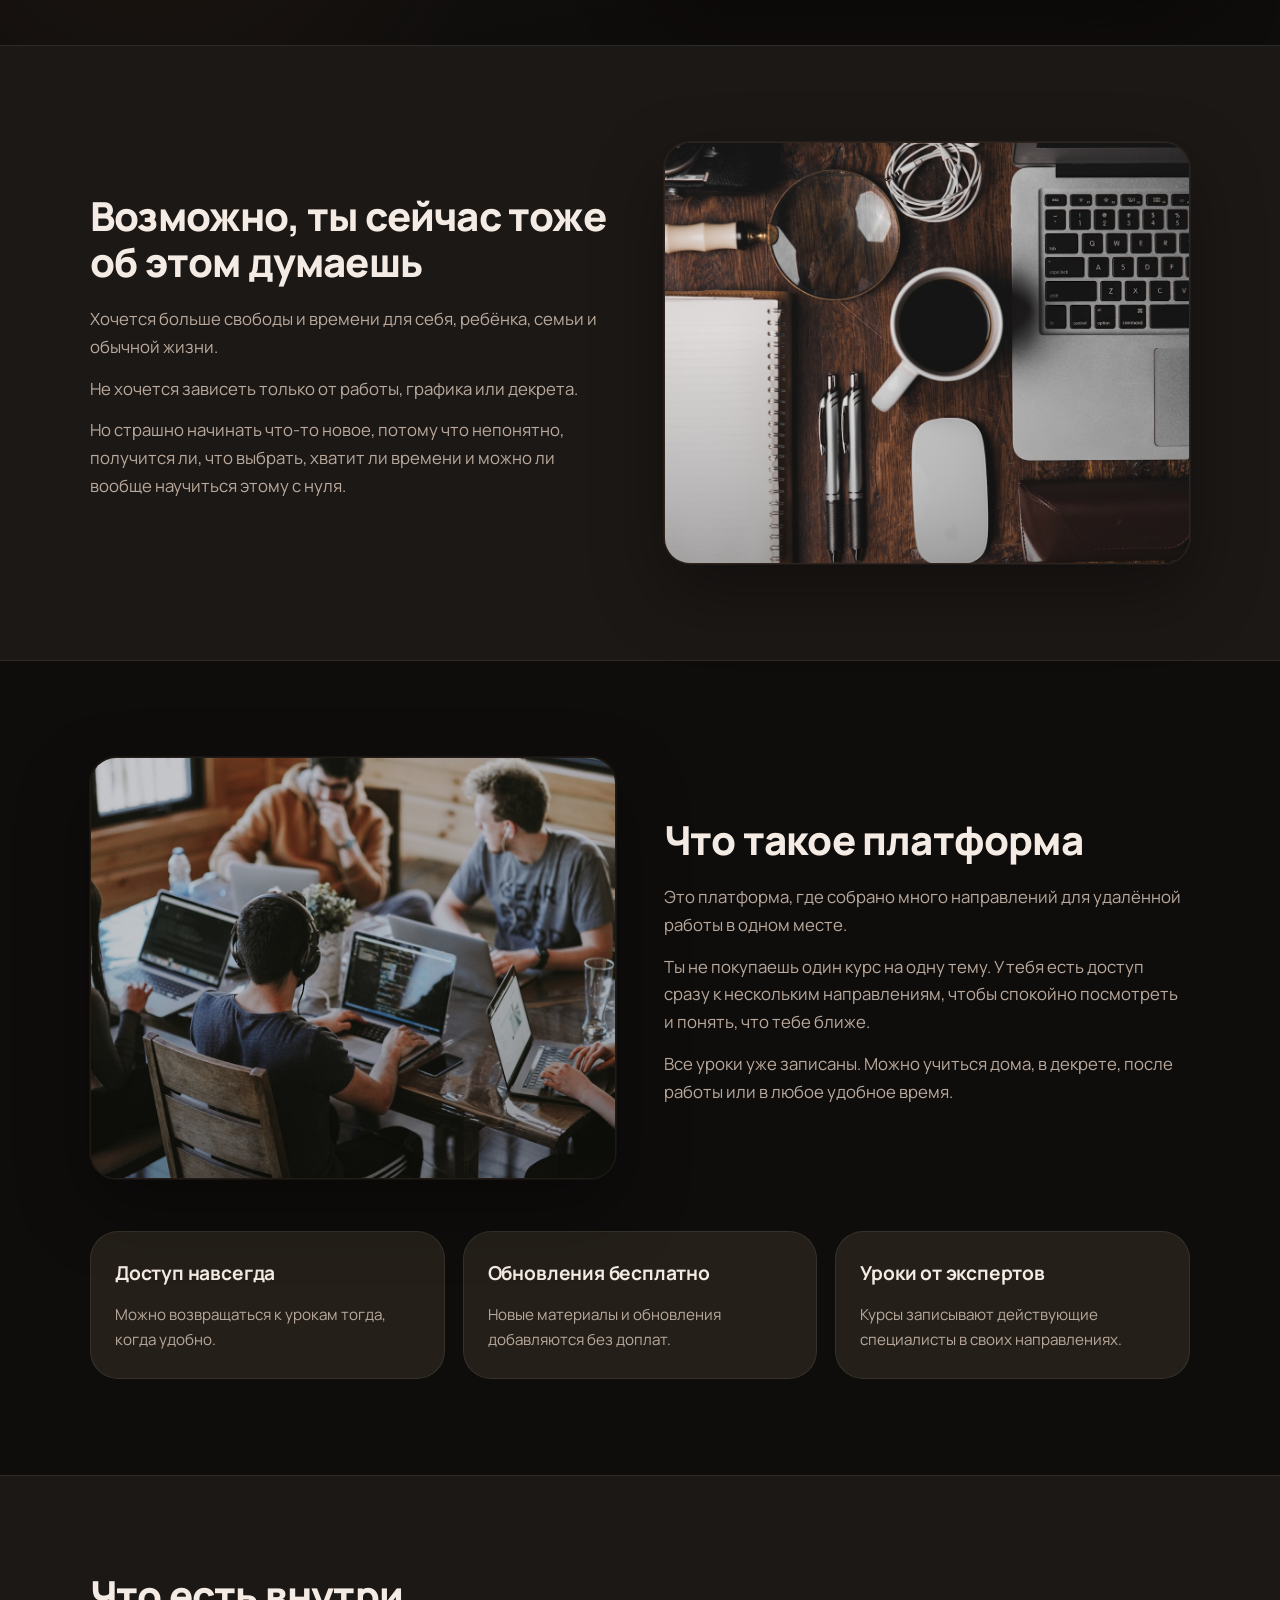
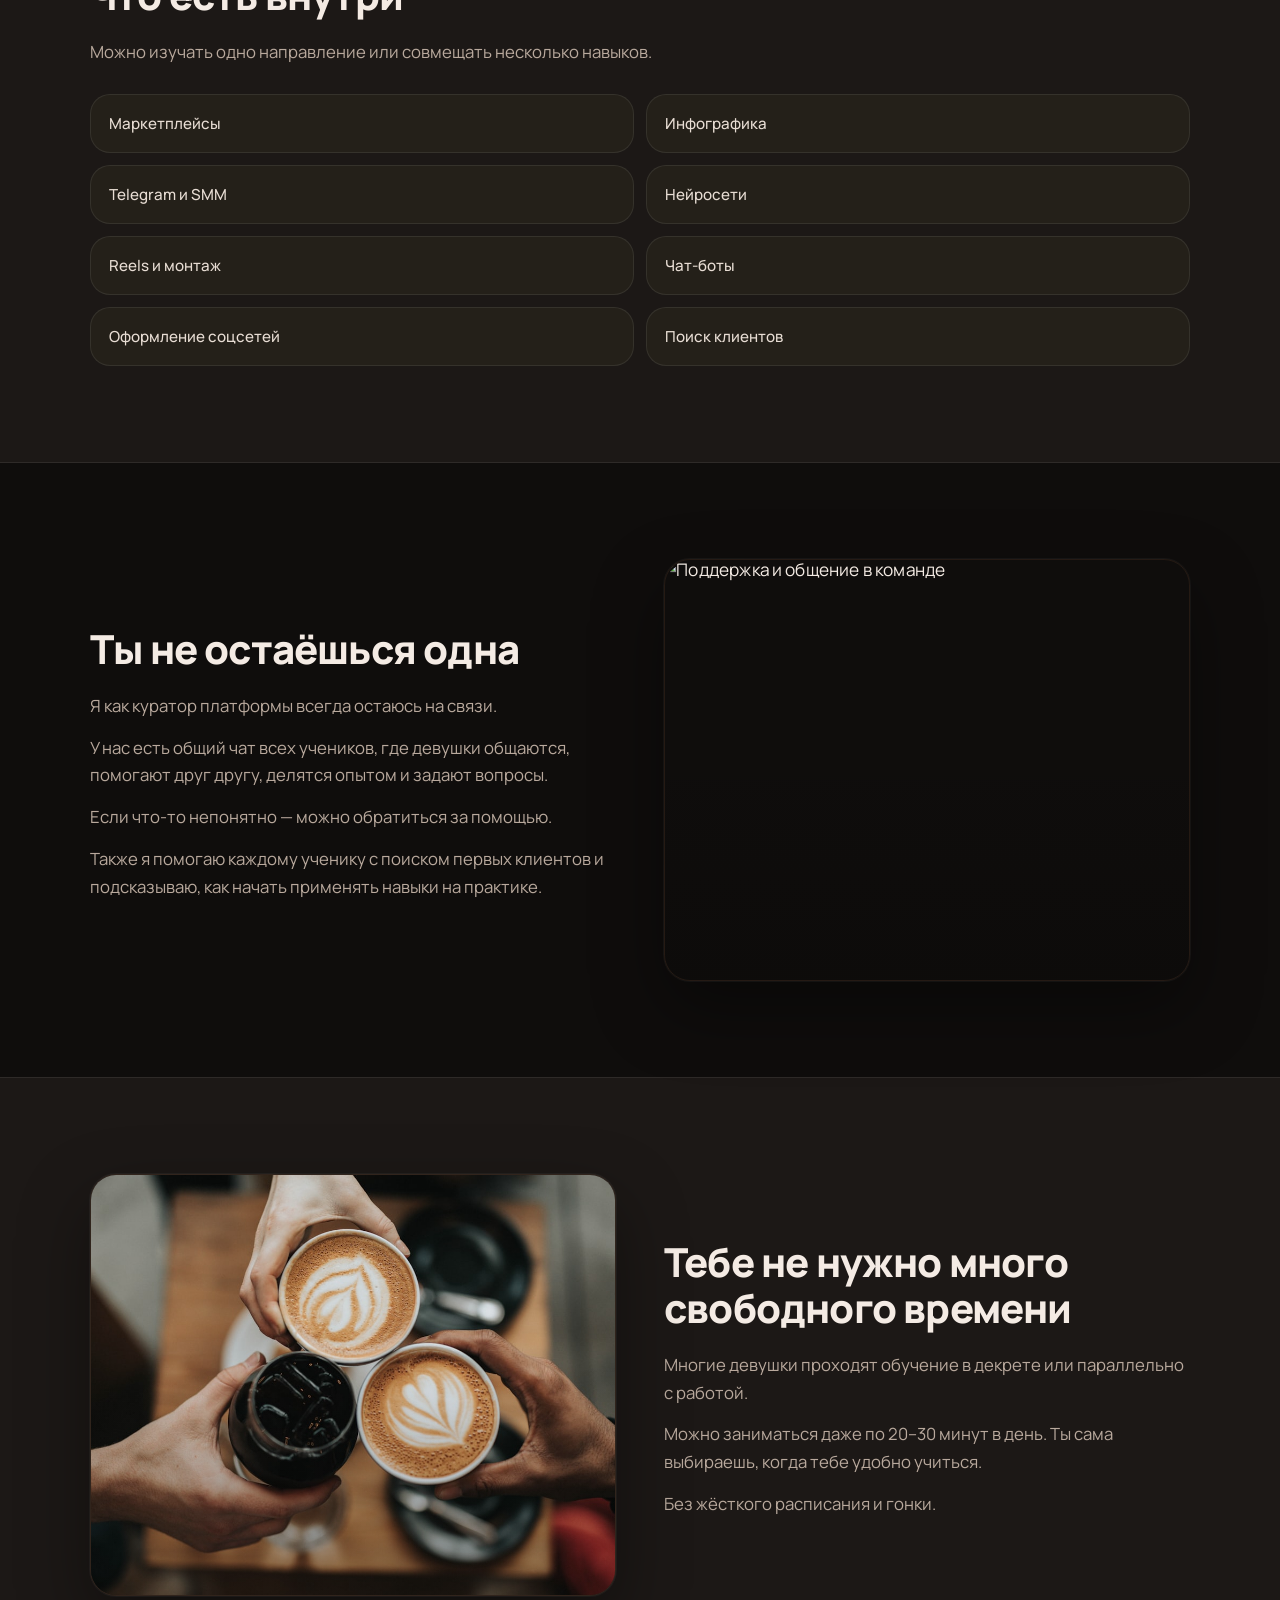
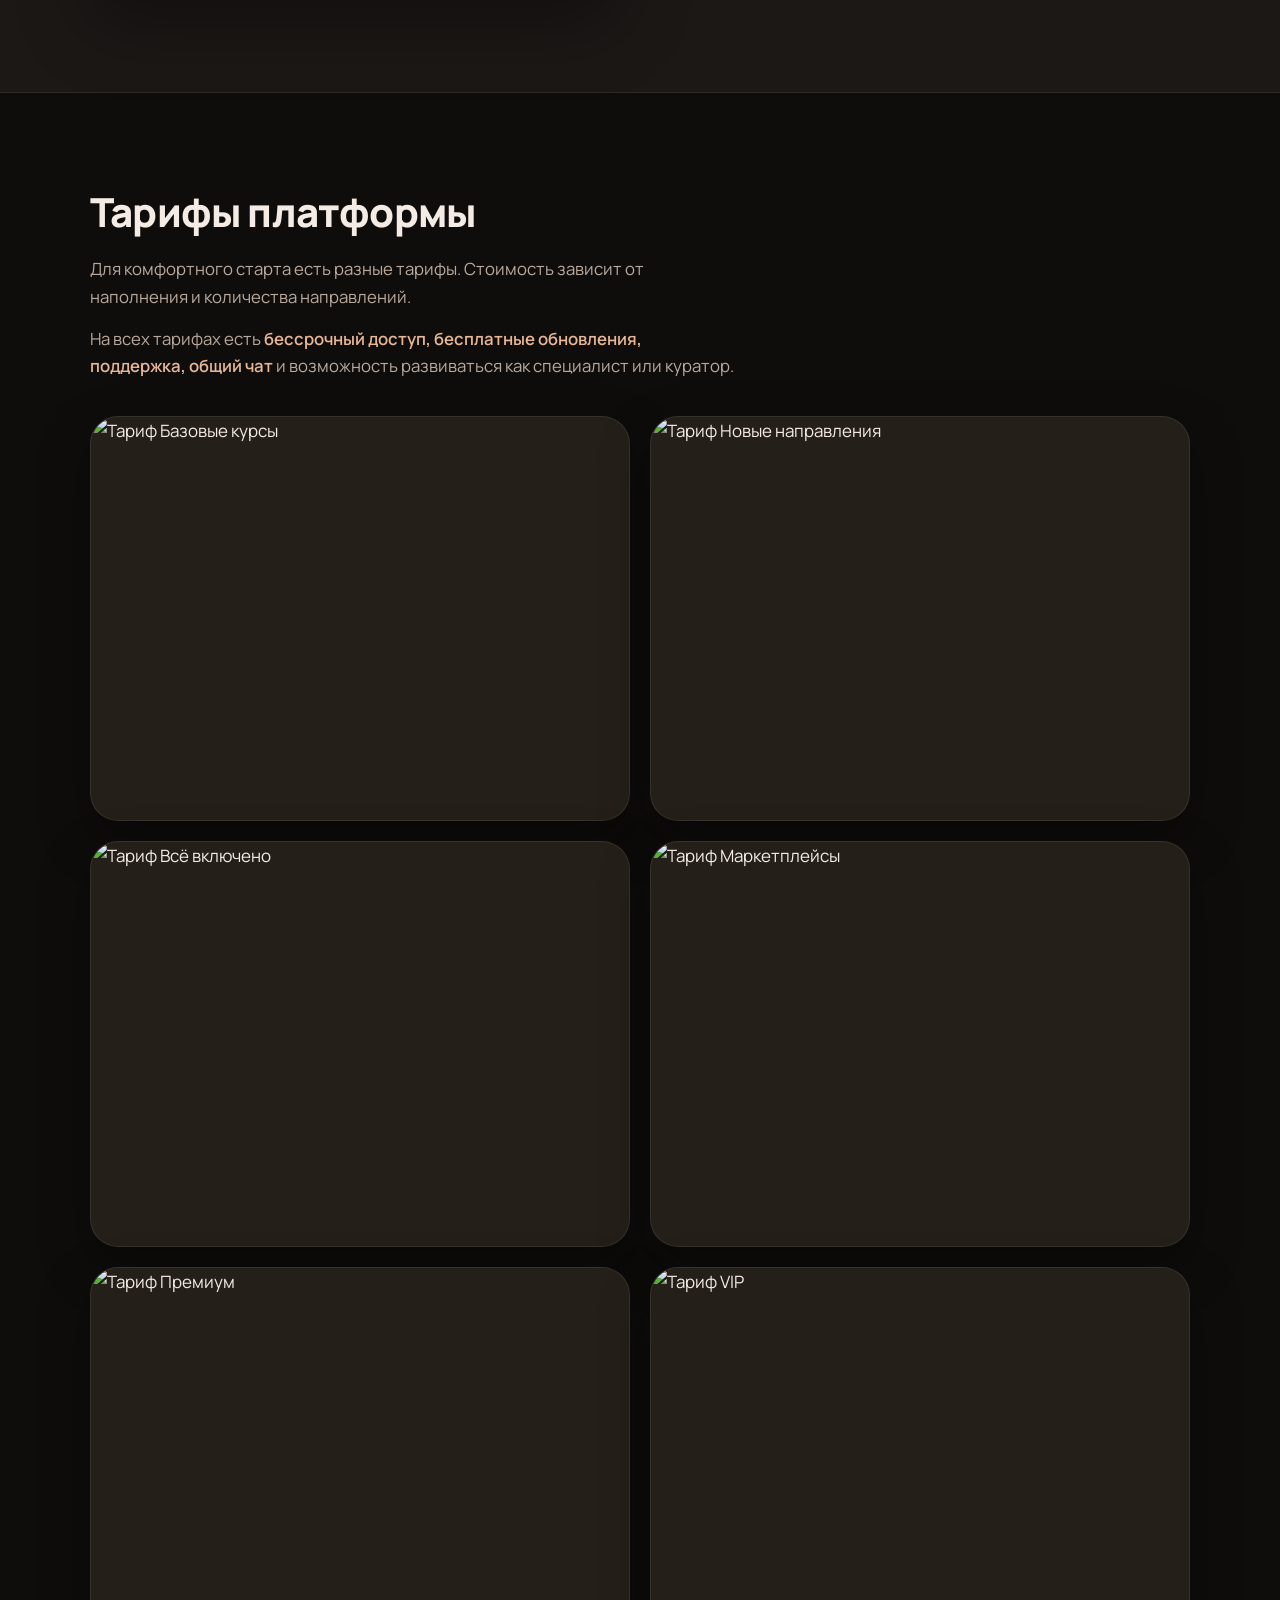
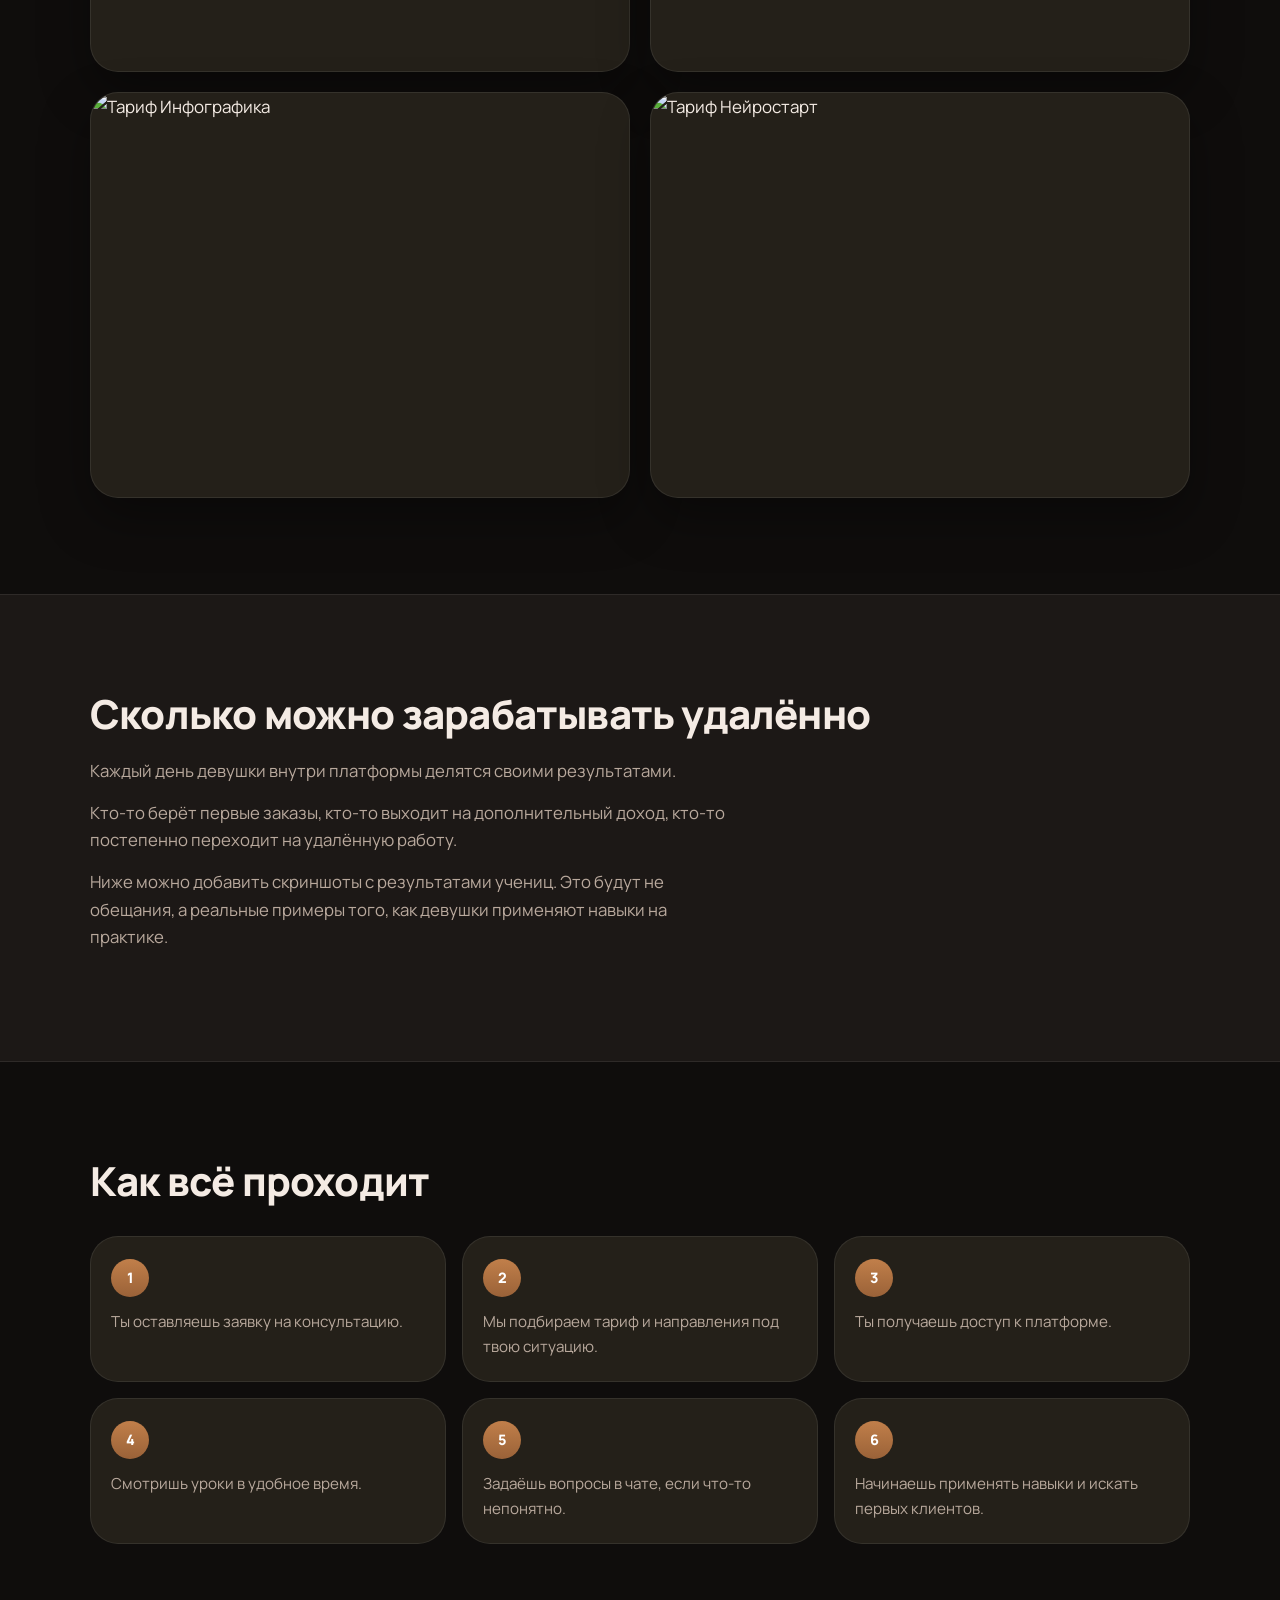
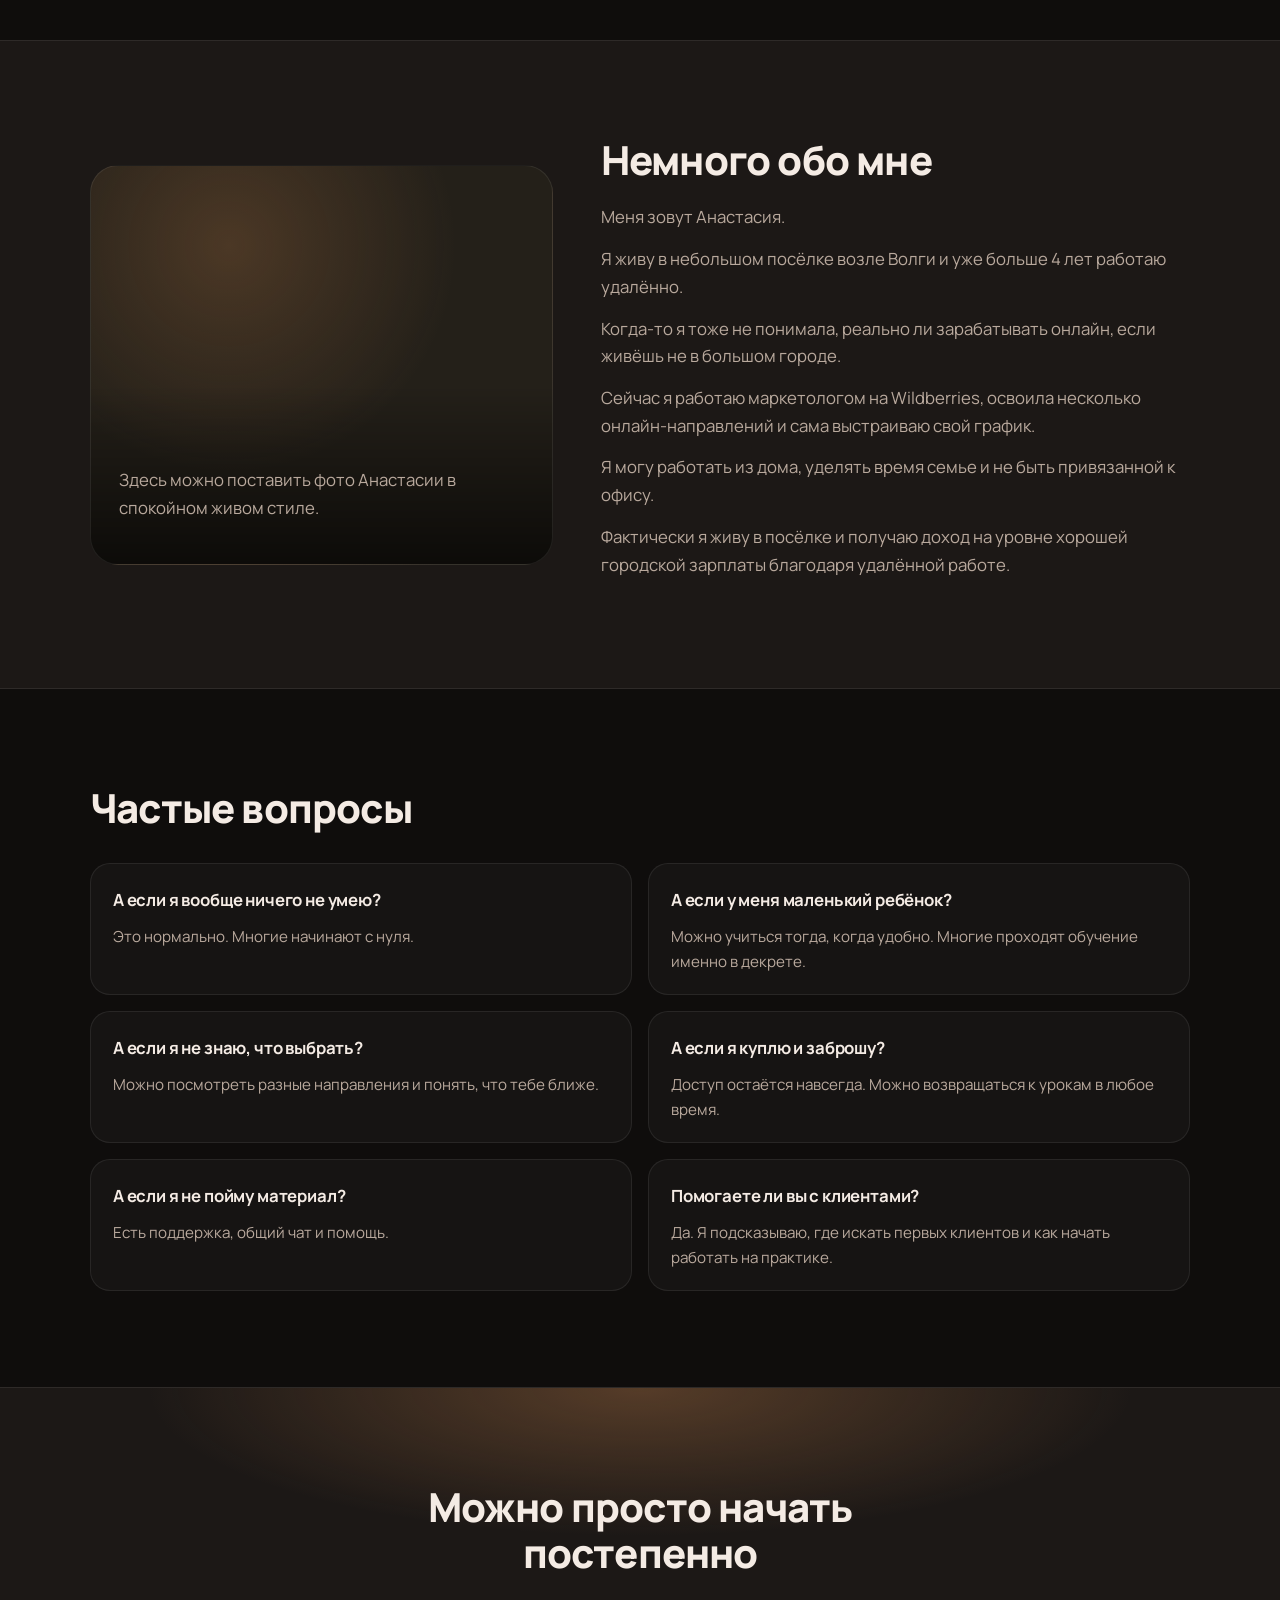
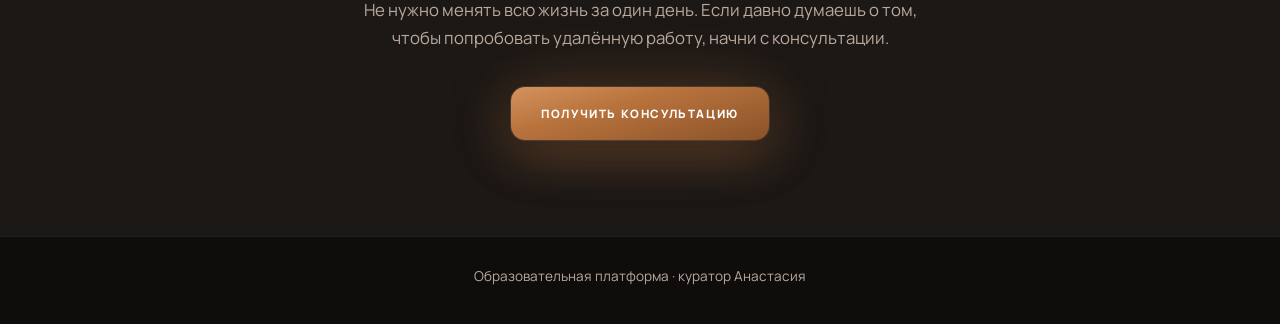
==== commit 2b0b3d6f: "Hero: премиальный экран с lifestyle, компактный заголовок, CTA; фото в секциях Co-authored-by: Curso" ====
--- a/index.html
+++ b/index.html
@@ -28,43 +28,96 @@
   </header>
 
   <main id="main">
-    <section class="hero" aria-labelledby="hero-title">
+    <section class="hero hero--premium" aria-labelledby="hero-title">
+      <div class="hero__ambient" aria-hidden="true"></div>
       <div class="container hero-grid">
-        <div>
+        <div class="hero-copy">
           <span class="eyebrow">Обучение удалённым навыкам</span>
-          <h1 id="hero-title">Хочешь работать из дома и зарабатывать онлайн, но не знаешь, с чего начать?</h1>
-          <p class="lead">Помогу разобраться в онлайн-сфере, выбрать направление и начать спокойно. Без давления, без сложных слов и без обещаний лёгких денег.</p>
-          <a href="#form" class="btn">Получить консультацию</a>
-        </div>
-
-        <div class="hero-card">
-          <h3>Подойдёт, если ты хочешь:</h3>
-          <div class="hero-list">
-            <div>иметь свои деньги</div>
-            <div>учиться в удобное время</div>
-            <div>попробовать удалённую работу с нуля</div>
-            <div>не зависеть от города, офиса и жёсткого графика</div>
-          </div>
-        </div>
-      </div>
-    </section>
-
-    <section class="section dark-block">
-      <div class="container">
-        <h2>Возможно, ты сейчас тоже об этом думаешь</h2>
-        <p>Хочется больше свободы и времени для себя, ребёнка, семьи и обычной жизни.</p>
-        <p>Не хочется зависеть только от работы, графика или декрета.</p>
-        <p>Но страшно начинать что-то новое, потому что непонятно, получится ли, что выбрать, хватит ли времени и можно ли вообще научиться этому с нуля.</p>
-      </div>
-    </section>
-
-    <section class="section" id="platform">
-      <div class="container">
-        <h2>Что такое платформа</h2>
-        <p>Это платформа, где собрано много направлений для удалённой работы в одном месте.</p>
-        <p>Ты не покупаешь один курс на одну тему. У тебя есть доступ сразу к нескольким направлениям, чтобы спокойно посмотреть и понять, что тебе ближе.</p>
-        <p>Все уроки уже записаны. Можно учиться дома, в декрете, после работы или в любое удобное время.</p>
-
+          <h1 class="hero-title" id="hero-title">
+            Хочешь работать из дома и зарабатывать онлайн,
+            <span class="hero-title__accent">но не знаешь, с чего начать?</span>
+          </h1>
+          <p class="lead hero-lead">Помогу разобраться в онлайн-сфере, выбрать направление и начать спокойно. Без давления, без сложных слов и без обещаний лёгких денег.</p>
+
+          <p class="hero-fit-head">Подойдёт, если ты <span class="hero-fit-head__accent">хочешь</span>:</p>
+          <ul class="hero-benefits">
+            <li>
+              <span class="hero-benefits__icon" aria-hidden="true">
+                <svg width="20" height="20" viewBox="0 0 24 24" fill="none" stroke="currentColor" stroke-width="1.35" stroke-linecap="round"><path d="M21 12V7H5a2 2 0 0 1 0-4h14v4"/><path d="M3 5v14a2 2 0 0 0 2 2h16v-5"/><path d="M18 12a2 2 0 0 0 0 4h4v-4Z"/></svg>
+              </span>
+              <span class="hero-benefits__text">иметь свои деньги</span>
+            </li>
+            <li>
+              <span class="hero-benefits__icon" aria-hidden="true">
+                <svg width="20" height="20" viewBox="0 0 24 24" fill="none" stroke="currentColor" stroke-width="1.35" stroke-linecap="round"><circle cx="12" cy="12" r="9"/><path d="M12 7v5l3 2"/></svg>
+              </span>
+              <span class="hero-benefits__text">учиться в удобное время</span>
+            </li>
+            <li>
+              <span class="hero-benefits__icon" aria-hidden="true">
+                <svg width="20" height="20" viewBox="0 0 24 24" fill="none" stroke="currentColor" stroke-width="1.35" stroke-linecap="round"><rect x="3" y="4" width="18" height="12" rx="2"/><path d="M7 20h10"/><path d="M9 16v4"/><path d="M15 16v4"/></svg>
+              </span>
+              <span class="hero-benefits__text">попробовать удалённую работу с нуля</span>
+            </li>
+            <li>
+              <span class="hero-benefits__icon" aria-hidden="true">
+                <svg width="20" height="20" viewBox="0 0 24 24" fill="none" stroke="currentColor" stroke-width="1.35" stroke-linecap="round"><path d="M12 21s7-4.35 7-10a7 7 0 1 0-14 0c0 5.65 7 10 7 10Z"/><circle cx="12" cy="11" r="2.5"/></svg>
+              </span>
+              <span class="hero-benefits__text">не зависеть от города, офиса и жёсткого графика</span>
+            </li>
+          </ul>
+
+          <div class="hero-cta">
+            <a href="#form" class="btn btn--hero">Получить консультацию</a>
+          </div>
+        </div>
+
+        <div class="hero-visual">
+          <div class="hero-visual__shell">
+            <div class="hero-visual__glow" aria-hidden="true"></div>
+            <img
+              class="hero-visual__img"
+              src="images/hero-lifestyle.png"
+              width="800"
+              height="1000"
+              alt="Уютное домашнее рабочее место: ноутбук, тёплый свет, кофе"
+              decoding="async"
+              fetchpriority="high"
+            />
+            <div class="hero-visual__veil" aria-hidden="true"></div>
+            <div class="hero-visual__glass" aria-hidden="true"></div>
+          </div>
+        </div>
+      </div>
+    </section>
+
+    <section class="section dark-block section-split">
+      <div class="container section-split__grid">
+        <div class="section-split__copy">
+          <h2>Возможно, ты сейчас тоже об этом думаешь</h2>
+          <p>Хочется больше свободы и времени для себя, ребёнка, семьи и обычной жизни.</p>
+          <p>Не хочется зависеть только от работы, графика или декрета.</p>
+          <p>Но страшно начинать что-то новое, потому что непонятно, получится ли, что выбрать, хватит ли времени и можно ли вообще научиться этому с нуля.</p>
+        </div>
+        <figure class="section-split__figure">
+          <img src="images/section-thoughts.jpg" alt="Спокойная работа за ноутбуком в тёплом свете" width="800" height="600" loading="lazy" decoding="async" />
+        </figure>
+      </div>
+    </section>
+
+    <section class="section section-split section-split--flip" id="platform">
+      <div class="container section-split__grid">
+        <figure class="section-split__figure">
+          <img src="images/section-platform.jpg" alt="Совместная работа и обучение онлайн" width="800" height="600" loading="lazy" decoding="async" />
+        </figure>
+        <div class="section-split__copy">
+          <h2>Что такое платформа</h2>
+          <p>Это платформа, где собрано много направлений для удалённой работы в одном месте.</p>
+          <p>Ты не покупаешь один курс на одну тему. У тебя есть доступ сразу к нескольким направлениям, чтобы спокойно посмотреть и понять, что тебе ближе.</p>
+          <p>Все уроки уже записаны. Можно учиться дома, в декрете, после работы или в любое удобное время.</p>
+        </div>
+      </div>
+      <div class="container platform-cards">
         <div class="cards">
           <div class="card">
             <h3>Доступ навсегда</h3>
@@ -99,22 +152,32 @@
       </div>
     </section>
 
-    <section class="section">
-      <div class="container">
-        <h2>Ты не остаёшься одна</h2>
-        <p>Я как куратор платформы всегда остаюсь на связи.</p>
-        <p>У нас есть общий чат всех учеников, где девушки общаются, помогают друг другу, делятся опытом и задают вопросы.</p>
-        <p>Если что-то непонятно — можно обратиться за помощью.</p>
-        <p>Также я помогаю каждому ученику с поиском первых клиентов и подсказываю, как начать применять навыки на практике.</p>
-      </div>
-    </section>
-
-    <section class="section dark-block">
-      <div class="container">
-        <h2>Тебе не нужно много свободного времени</h2>
-        <p>Многие девушки проходят обучение в декрете или параллельно с работой.</p>
-        <p>Можно заниматься даже по 20–30 минут в день. Ты сама выбираешь, когда тебе удобно учиться.</p>
-        <p>Без жёсткого расписания и гонки.</p>
+    <section class="section section-split">
+      <div class="container section-split__grid">
+        <div class="section-split__copy">
+          <h2>Ты не остаёшься одна</h2>
+          <p>Я как куратор платформы всегда остаюсь на связи.</p>
+          <p>У нас есть общий чат всех учеников, где девушки общаются, помогают друг другу, делятся опытом и задают вопросы.</p>
+          <p>Если что-то непонятно — можно обратиться за помощью.</p>
+          <p>Также я помогаю каждому ученику с поиском первых клиентов и подсказываю, как начать применять навыки на практике.</p>
+        </div>
+        <figure class="section-split__figure">
+          <img src="images/section-community.jpg" alt="Поддержка и общение в команде" width="800" height="600" loading="lazy" decoding="async" />
+        </figure>
+      </div>
+    </section>
+
+    <section class="section dark-block section-split section-split--flip">
+      <div class="container section-split__grid">
+        <figure class="section-split__figure">
+          <img src="images/section-time.jpg" alt="Пауза с кофе — обучение в своём темпе" width="800" height="600" loading="lazy" decoding="async" />
+        </figure>
+        <div class="section-split__copy">
+          <h2>Тебе не нужно много свободного времени</h2>
+          <p>Многие девушки проходят обучение в декрете или параллельно с работой.</p>
+          <p>Можно заниматься даже по 20–30 минут в день. Ты сама выбираешь, когда тебе удобно учиться.</p>
+          <p>Без жёсткого расписания и гонки.</p>
+        </div>
       </div>
     </section>
 
@@ -214,7 +277,7 @@
         <h2>Можно просто начать постепенно</h2>
         <p>Не нужно менять всю жизнь за один день. Если давно думаешь о том, чтобы попробовать удалённую работу, начни с консультации.</p>
         <!-- href кнопки: вставьте ссылку на мессенджер или форму заявки -->
-        <a href="#" class="btn">Получить консультацию</a>
+        <a href="#" class="btn btn--hero">Получить консультацию</a>
       </div>
     </section>
   </main>
--- a/styles.css
+++ b/styles.css
@@ -143,21 +143,189 @@
 }
 
 .hero {
-  min-height: min(100vh, 900px);
+  position: relative;
+  overflow: hidden;
   display: flex;
   align-items: center;
-  padding: calc(var(--header-h) + 32px) 0 64px;
+  min-height: auto;
+  padding: calc(var(--header-h) + clamp(28px, 5vw, 48px)) 0 clamp(48px, 7vw, 72px);
   background:
-    radial-gradient(ellipse 80% 50% at 100% 0%, var(--accent-glow), transparent 50%),
-    radial-gradient(ellipse 60% 40% at 0% 100%, rgba(90, 60, 40, 0.25), transparent 45%),
-    linear-gradient(165deg, #0a0908 0%, var(--bg-soft) 55%, var(--bg) 100%);
+    radial-gradient(ellipse 90% 70% at 88% 18%, rgba(193, 127, 74, 0.14), transparent 52%),
+    radial-gradient(ellipse 55% 45% at 12% 88%, rgba(80, 50, 35, 0.22), transparent 50%),
+    linear-gradient(168deg, #080706 0%, #12100e 42%, var(--bg) 100%);
+}
+
+  pointer-events: none;
+  position: absolute;
+  inset: -20% -10% auto -10%;
+  height: 70%;
+  background: radial-gradient(ellipse 50% 40% at 70% 30%, rgba(193, 127, 74, 0.08), transparent 70%);
+  filter: blur(60px);
+  opacity: 0.9;
 }
 
 .hero-grid {
-  display: grid;
-  grid-template-columns: 1.05fr 0.95fr;
-  gap: clamp(32px, 5vw, 56px);
-  align-items: center;
+  position: relative;
+  z-index: 1;
+  display: grid;
+  grid-template-columns: minmax(0, 1fr) minmax(0, 1.02fr);
+  gap: clamp(28px, 4.5vw, 52px);
+  align-items: center;
+}
+
+.hero-copy {
+  padding: clamp(8px, 2vw, 16px) 0;
+  max-width: 36rem;
+}
+
+.hero-title {
+  font-size: clamp(1.35rem, 2.65vw, 1.95rem);
+  line-height: 1.22;
+  font-weight: 800;
+  letter-spacing: -0.025em;
+  margin-bottom: clamp(14px, 2.5vw, 20px);
+  color: var(--text);
+  max-width: 22rem;
+}
+
+.hero-title__accent {
+  display: block;
+  margin-top: 0.35em;
+  color: #e0a878;
+  font-weight: 800;
+}
+
+.hero-lead {
+  max-width: 28rem;
+  font-size: clamp(0.95rem, 1.35vw, 1.08rem);
+  line-height: 1.55;
+  margin-bottom: clamp(20px, 3vw, 28px);
+}
+
+.hero-fit-head {
+  font-size: 0.92rem;
+  font-weight: 700;
+  color: rgba(244, 235, 228, 0.92);
+  letter-spacing: -0.01em;
+  margin-bottom: 14px;
+}
+
+.hero-fit-head__accent {
+  color: #e0a878;
+}
+
+.hero-benefits {
+  list-style: none;
+  display: grid;
+  gap: 12px;
+  margin: 0 0 clamp(22px, 3vw, 30px);
+  padding: 0;
+}
+
+.hero-benefits li {
+  display: flex;
+  align-items: center;
+  gap: 14px;
+  padding: 0;
+  border: none;
+  background: none;
+}
+
+.hero-benefits__icon {
+  flex-shrink: 0;
+  width: 40px;
+  height: 40px;
+  display: inline-flex;
+  align-items: center;
+  justify-content: center;
+  border-radius: 50%;
+  border: 1px solid rgba(193, 127, 74, 0.45);
+  color: #e0a878;
+  background: rgba(193, 127, 74, 0.06);
+  box-shadow: 0 0 24px rgba(193, 127, 74, 0.08);
+}
+
+.hero-benefits__icon svg {
+  display: block;
+}
+
+.hero-benefits__text {
+  font-size: 0.94rem;
+  font-weight: 600;
+  color: #e4d9cf;
+  line-height: 1.35;
+}
+
+.hero-cta {
+  margin-top: 4px;
+}
+
+.hero-visual {
+  display: flex;
+  align-items: center;
+  justify-content: center;
+  min-height: min(480px, 52vh);
+}
+
+.hero-visual__shell {
+  position: relative;
+  width: 100%;
+  max-width: 520px;
+  margin-left: auto;
+  aspect-ratio: 4 / 5;
+  max-height: min(640px, 72vh);
+  border-radius: clamp(22px, 3vw, 30px);
+  border: 1px solid rgba(193, 127, 74, 0.22);
+  background: linear-gradient(160deg, rgba(40, 32, 28, 0.5) 0%, rgba(12, 10, 9, 0.85) 100%);
+  box-shadow:
+    0 0 0 1px rgba(255, 255, 255, 0.04),
+    0 32px 80px rgba(0, 0, 0, 0.55),
+    0 0 120px rgba(193, 127, 74, 0.06);
+  overflow: hidden;
+}
+
+.hero-visual__glow {
+  position: absolute;
+  inset: -30% -20%;
+  background: radial-gradient(circle at 70% 25%, rgba(255, 190, 130, 0.18), transparent 55%);
+  filter: blur(28px);
+  opacity: 0.85;
+  z-index: 0;
+}
+
+.hero-visual__img {
+  position: absolute;
+  inset: 0;
+  z-index: 1;
+  width: 100%;
+  height: 100%;
+  object-fit: cover;
+  object-position: center 42%;
+  display: block;
+  filter: saturate(1.06) contrast(1.03);
+}
+
+.hero-visual__veil {
+  position: absolute;
+  inset: 0;
+  z-index: 2;
+  pointer-events: none;
+  background:
+    linear-gradient(180deg, rgba(8, 7, 6, 0.15) 0%, transparent 35%, transparent 58%, rgba(8, 7, 6, 0.55) 100%),
+    linear-gradient(90deg, rgba(8, 7, 6, 0.35) 0%, transparent 28%, transparent 72%, rgba(8, 7, 6, 0.2) 100%);
+}
+
+.hero-visual__glass {
+  position: absolute;
+  left: 0;
+  right: 0;
+  bottom: 0;
+  z-index: 3;
+  height: clamp(56px, 12vw, 76px);
+  border-top: 1px solid rgba(255, 255, 255, 0.06);
+  background: linear-gradient(180deg, rgba(28, 24, 22, 0.35) 0%, rgba(14, 12, 11, 0.72) 100%);
+  backdrop-filter: blur(14px);
+  -webkit-backdrop-filter: blur(14px);
 }
 
 .eyebrow {
@@ -175,12 +343,11 @@
 }
 
 h1 {
-  font-size: clamp(2rem, 4.8vw, 3.5rem);
-  line-height: 1.08;
+  font-size: clamp(1.65rem, 3.2vw, 2.5rem);
+  line-height: 1.15;
   font-weight: 800;
-  letter-spacing: -0.03em;
-  margin-bottom: 22px;
-  max-width: 18ch;
+  letter-spacing: -0.02em;
+  margin-bottom: 20px;
 }
 
 h2 {
@@ -217,7 +384,6 @@
   display: inline-flex;
   align-items: center;
   justify-content: center;
-  margin-top: 22px;
   padding: 16px 32px;
   background: linear-gradient(180deg, var(--accent) 0%, var(--accent-dark) 100%);
   color: #fff;
@@ -237,53 +403,88 @@
   box-shadow: 0 8px 32px rgba(193, 127, 74, 0.4);
 }
 
-.hero-card {
-  background: linear-gradient(145deg, var(--card) 0%, #1a1614 100%);
-  border: 1px solid var(--border);
-  border-radius: var(--radius-lg);
-  padding: clamp(24px, 4vw, 36px);
-  box-shadow: 0 24px 80px rgba(0, 0, 0, 0.45);
-}
-
-.hero-list {
-  display: grid;
-  gap: 12px;
-  margin-top: 20px;
-}
-
-.hero-list div {
-  display: flex;
-  align-items: center;
-  gap: 12px;
-  padding: 16px 18px;
-  background: rgba(255, 255, 255, 0.04);
-  border: 1px solid var(--border);
-  border-radius: var(--radius-md);
-  color: var(--text);
-  font-size: 0.95rem;
-  font-weight: 500;
-  transition: background 0.2s ease, border-color 0.2s ease;
-}
-
-.hero-list div::before {
-  content: "";
-  width: 8px;
-  height: 8px;
-  border-radius: 50%;
-  background: var(--accent);
-  flex-shrink: 0;
-  opacity: 0.9;
-}
-
-.hero-list div:hover {
-  background: rgba(255, 255, 255, 0.06);
-  border-color: rgba(193, 127, 74, 0.2);
+.btn--hero {
+  margin-top: 0;
+  padding: 17px 30px;
+  border-radius: 14px;
+  font-size: 0.72rem;
+  font-weight: 800;
+  letter-spacing: 0.14em;
+  text-transform: uppercase;
+  background: linear-gradient(165deg, #d4925c 0%, #b8733d 38%, #8a5228 100%);
+  box-shadow:
+    0 0 0 1px rgba(255, 255, 255, 0.1),
+    0 6px 28px rgba(0, 0, 0, 0.35),
+    0 12px 48px rgba(193, 127, 74, 0.42),
+    0 0 72px rgba(193, 127, 74, 0.18);
+  transition: transform 0.28s cubic-bezier(0.22, 1, 0.36, 1), box-shadow 0.28s ease, filter 0.2s ease;
+}
+
+.btn--hero:hover {
+  filter: brightness(1.08);
+  transform: translateY(-3px) scale(1.02);
+  box-shadow:
+    0 0 0 1px rgba(255, 255, 255, 0.14),
+    0 10px 36px rgba(0, 0, 0, 0.4),
+    0 18px 56px rgba(193, 127, 74, 0.5),
+    0 0 96px rgba(193, 127, 74, 0.22);
+}
+
+.final .btn--hero {
+  margin-top: 22px;
 }
 
 .dark-block {
   background: var(--bg-soft);
   border-top: 1px solid var(--border);
   border-bottom: 1px solid var(--border);
+}
+
+.section-split__grid {
+  display: grid;
+  grid-template-columns: 1fr 1fr;
+  gap: clamp(28px, 4vw, 48px);
+  align-items: center;
+}
+
+.platform-cards {
+  margin-top: clamp(36px, 5vw, 52px);
+}
+
+.platform-cards .cards {
+  margin-top: clamp(10px, 2.5vw, 18px);
+}
+
+.section-split__copy p {
+  max-width: 52ch;
+}
+
+.section-split__figure {
+  margin: 0;
+  border-radius: clamp(20px, 2.5vw, 26px);
+  overflow: hidden;
+  position: relative;
+  border: 1px solid rgba(193, 127, 74, 0.12);
+  box-shadow:
+    0 0 0 1px rgba(255, 255, 255, 0.04),
+    0 28px 70px rgba(0, 0, 0, 0.38);
+}
+
+.section-split__figure::after {
+  content: "";
+  position: absolute;
+  inset: 0;
+  pointer-events: none;
+  background: linear-gradient(180deg, transparent 45%, rgba(8, 7, 6, 0.35) 100%);
+  opacity: 0.85;
+}
+
+.section-split__figure img {
+  width: 100%;
+  height: min(420px, 52vh);
+  object-fit: cover;
+  display: block;
+  transform: scale(1.02);
 }
 
 .cards {
@@ -515,6 +716,7 @@
   }
 
   .hero-grid,
+  .section-split__grid,
   .about,
   .cards,
   .tariffs-grid,
@@ -525,8 +727,47 @@
   }
 
   .hero {
+    padding-top: calc(var(--header-h) + 20px);
+    padding-bottom: clamp(36px, 8vw, 52px);
+  }
+
+  .hero-copy {
+    max-width: none;
+    order: 0;
+  }
+
+  .hero-title {
+    max-width: none;
+    font-size: clamp(1.28rem, 4.8vw, 1.62rem);
+    line-height: 1.2;
+  }
+
+  .hero-lead {
+    max-width: none;
+  }
+
+  .hero-visual {
     min-height: auto;
-    padding-top: calc(var(--header-h) + 24px);
+    order: 1;
+  }
+
+  .hero-grid {
+    gap: clamp(22px, 5vw, 32px);
+  }
+
+  .hero-visual__shell {
+    max-width: 100%;
+    aspect-ratio: 16 / 11;
+    max-height: min(46vh, 300px);
+    margin-left: 0;
+  }
+
+  .hero-visual__img {
+    object-position: center 40%;
+  }
+
+  .section-split__figure img {
+    height: min(240px, 42vw);
   }
 
   h1 {
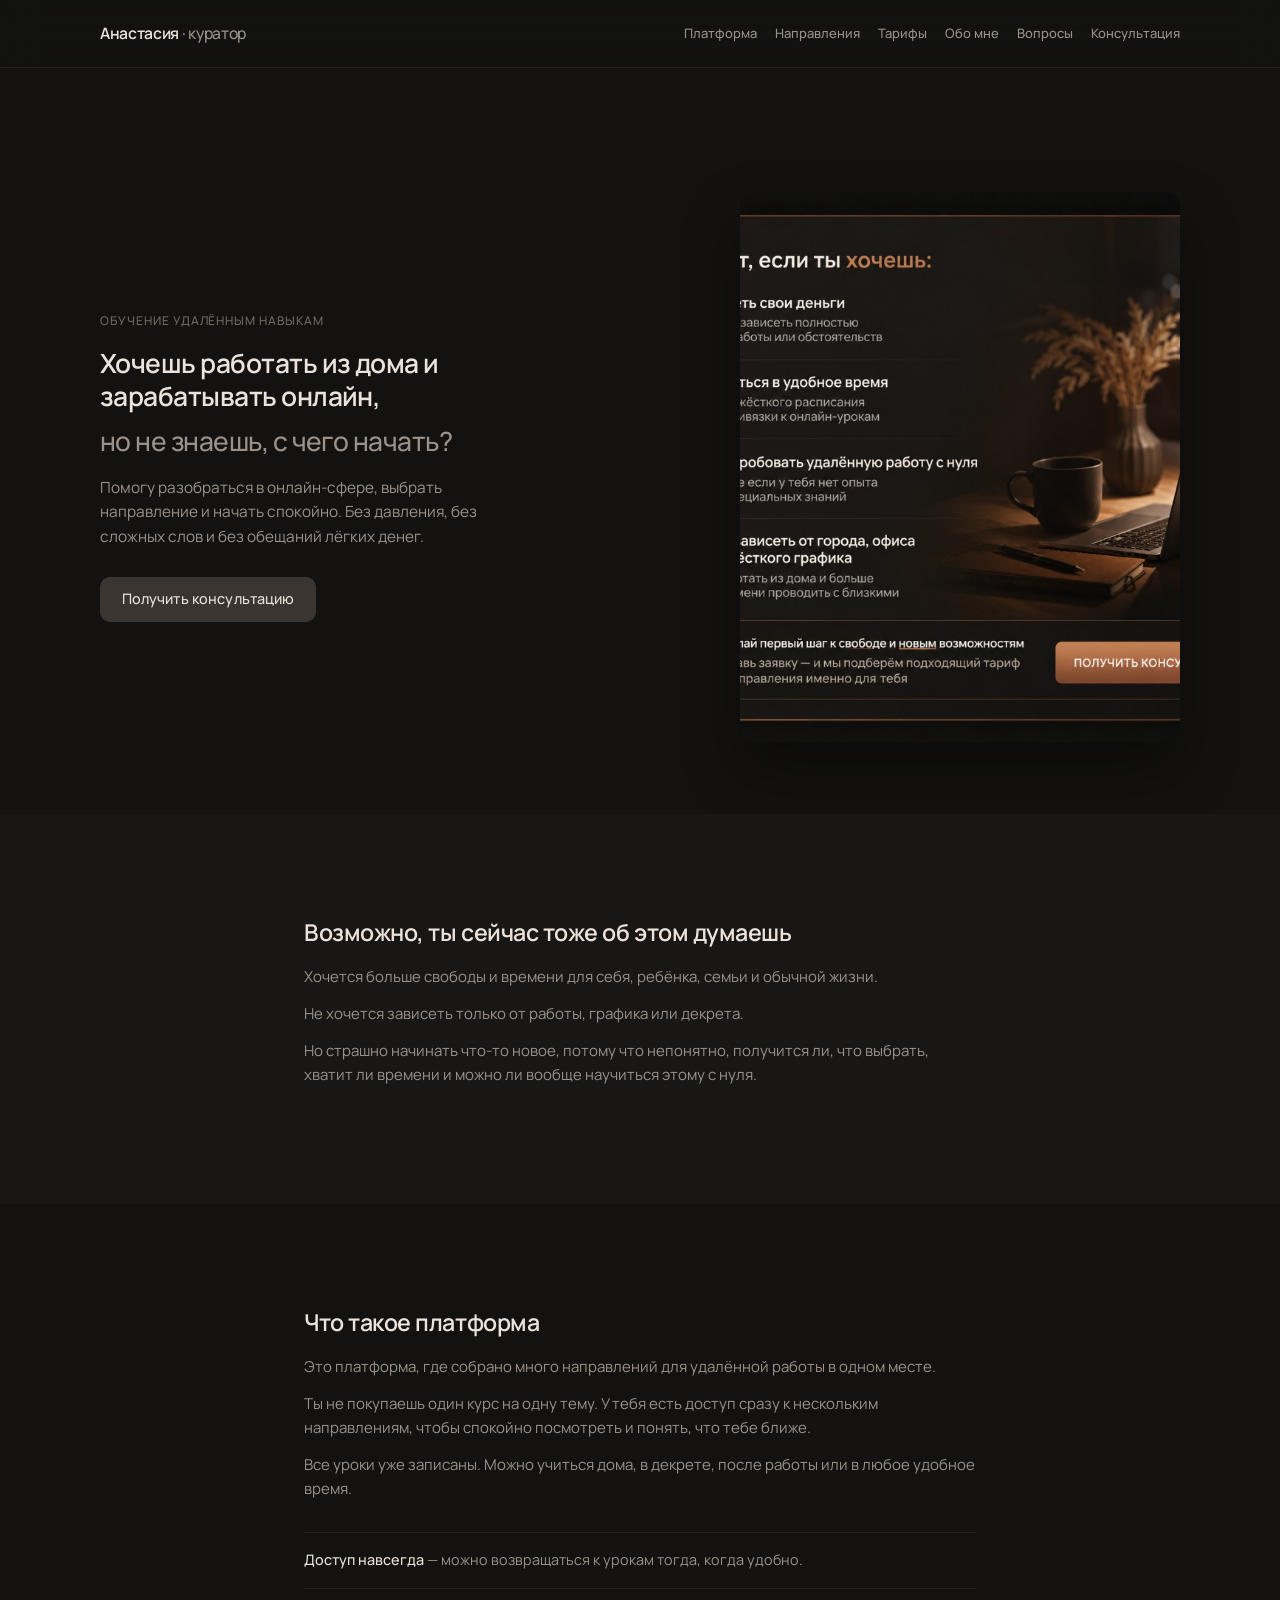
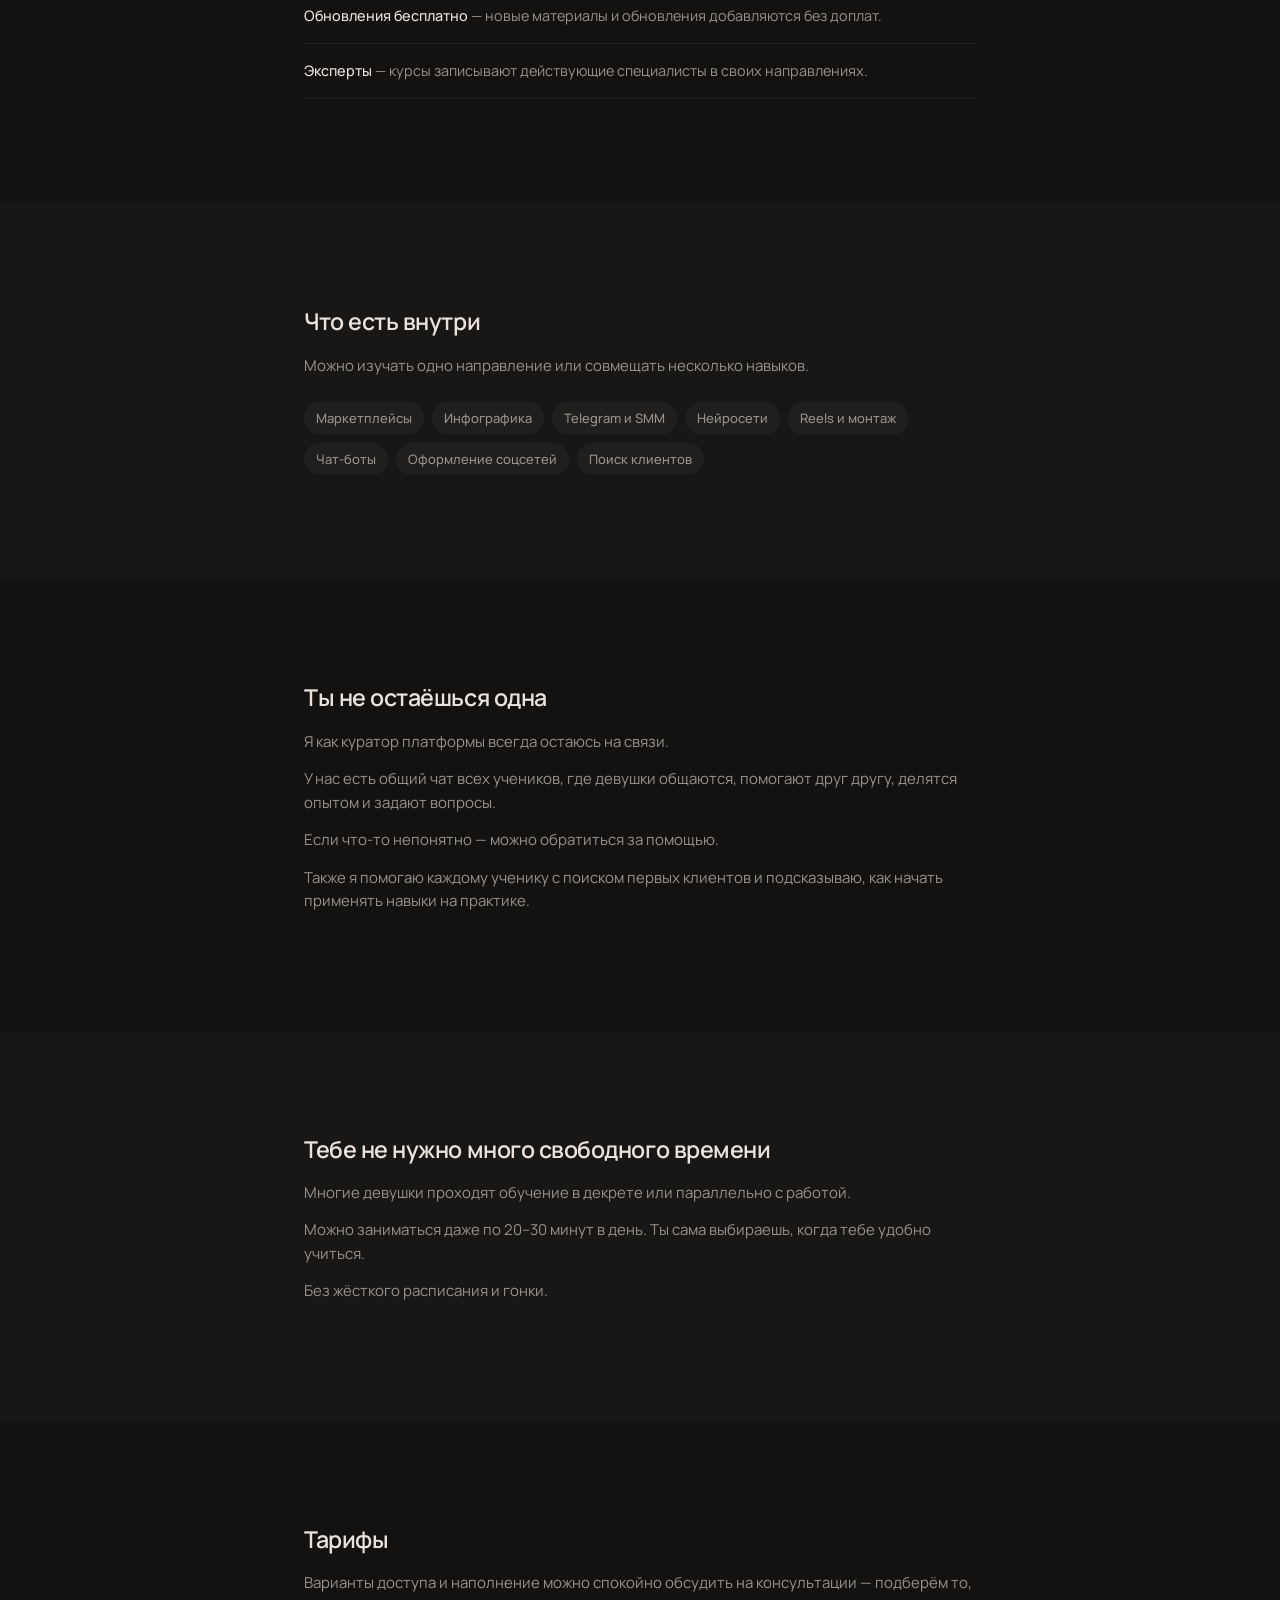
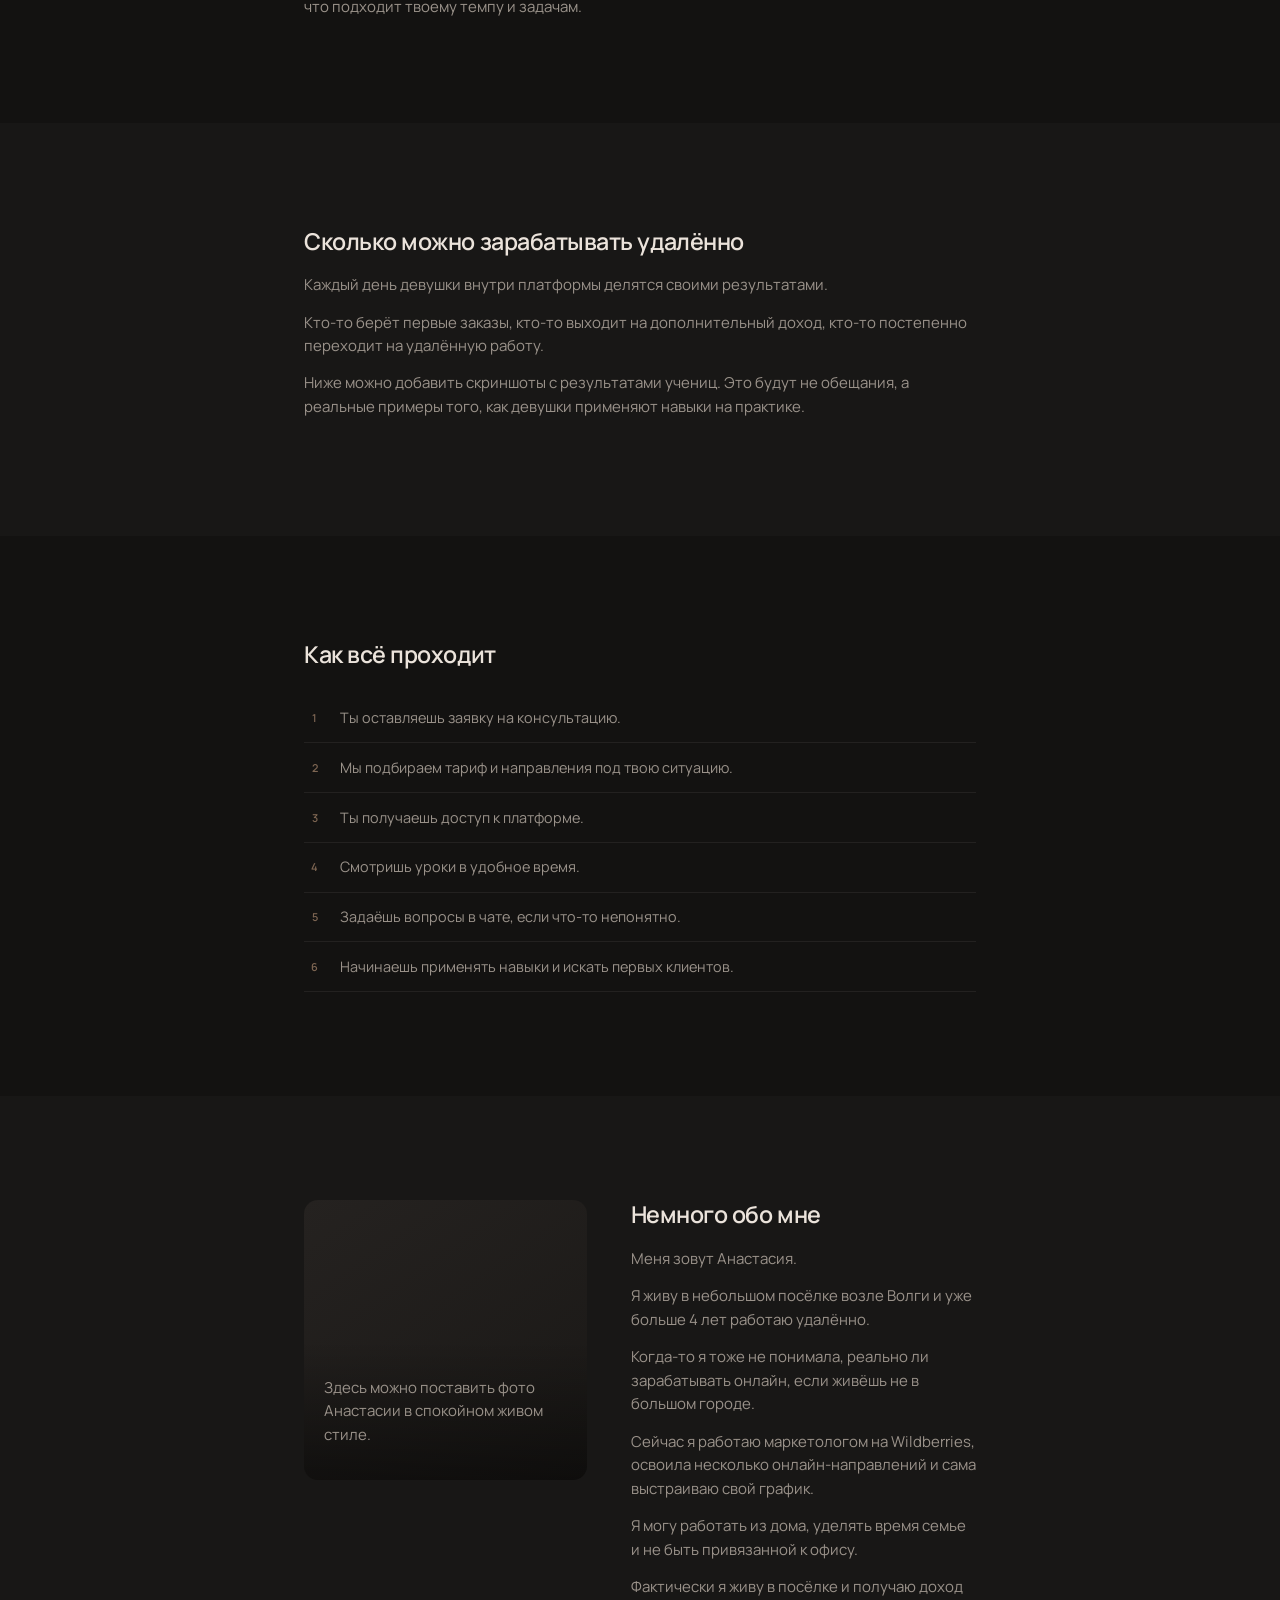
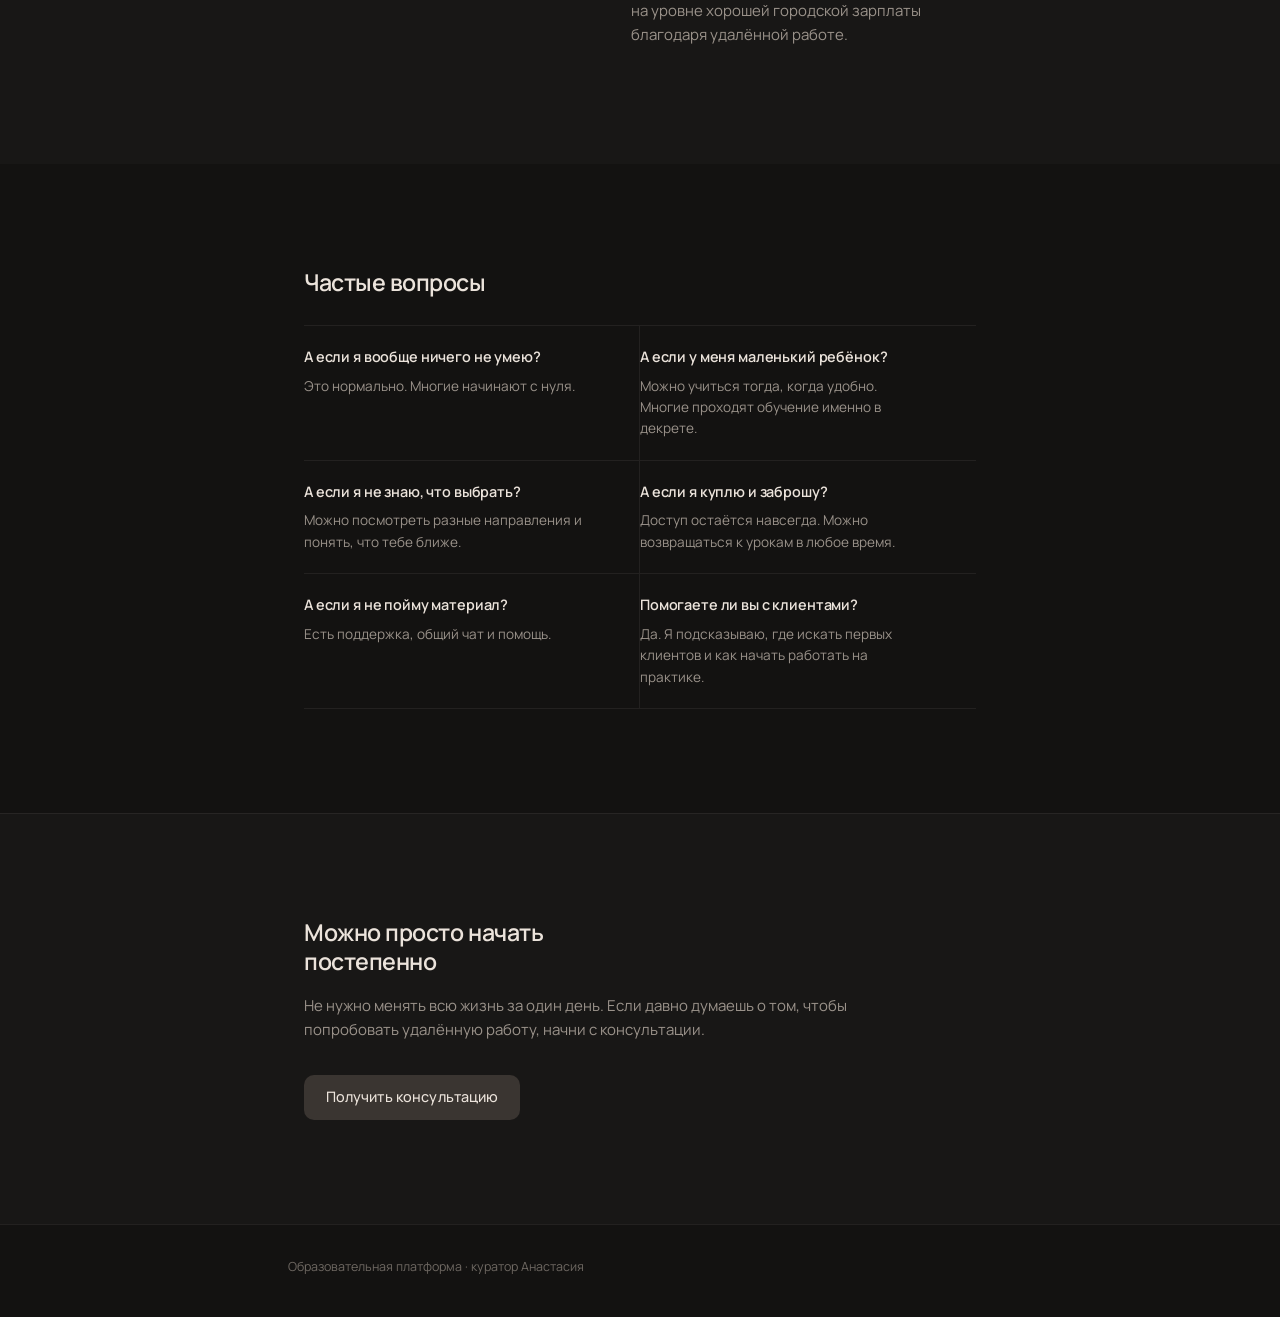
==== commit 1928fef2: "Визуал: единая графитово-кофейная палитра, спокойный hero, тарифы текстом, меньше изображений Co-aut" ====
--- a/index.html
+++ b/index.html
@@ -7,14 +7,14 @@
   <title>Анастасия — куратор образовательной платформы | Удалённая работа и онлайн-обучение</title>
   <link rel="preconnect" href="https://fonts.googleapis.com" />
   <link rel="preconnect" href="https://fonts.gstatic.com" crossorigin />
-  <link href="https://fonts.googleapis.com/css2?family=Manrope:wght@500;600;700;800&display=swap" rel="stylesheet" />
+  <link href="https://fonts.googleapis.com/css2?family=Manrope:wght@400;500;600&display=swap" rel="stylesheet" />
   <link rel="stylesheet" href="styles.css" />
 </head>
 <body>
   <a class="skip-link" href="#main">К основному содержимому</a>
 
   <header class="site-header">
-    <div class="container">
+    <div class="container site-header__inner">
       <a class="logo" href="#">Анастасия <span>· куратор</span></a>
       <nav class="nav" aria-label="Основная навигация">
         <a href="#platform">Платформа</a>
@@ -28,53 +28,23 @@
   </header>
 
   <main id="main">
-    <section class="hero hero--premium" aria-labelledby="hero-title">
+    <section class="hero" aria-labelledby="hero-title">
       <div class="hero__ambient" aria-hidden="true"></div>
       <div class="container hero-grid">
         <div class="hero-copy">
-          <span class="eyebrow">Обучение удалённым навыкам</span>
+          <p class="eyebrow">Обучение удалённым навыкам</p>
           <h1 class="hero-title" id="hero-title">
             Хочешь работать из дома и зарабатывать онлайн,
-            <span class="hero-title__accent">но не знаешь, с чего начать?</span>
+            <span class="hero-title__line">но не знаешь, с чего начать?</span>
           </h1>
-          <p class="lead hero-lead">Помогу разобраться в онлайн-сфере, выбрать направление и начать спокойно. Без давления, без сложных слов и без обещаний лёгких денег.</p>
-
-          <p class="hero-fit-head">Подойдёт, если ты <span class="hero-fit-head__accent">хочешь</span>:</p>
-          <ul class="hero-benefits">
-            <li>
-              <span class="hero-benefits__icon" aria-hidden="true">
-                <svg width="20" height="20" viewBox="0 0 24 24" fill="none" stroke="currentColor" stroke-width="1.35" stroke-linecap="round"><path d="M21 12V7H5a2 2 0 0 1 0-4h14v4"/><path d="M3 5v14a2 2 0 0 0 2 2h16v-5"/><path d="M18 12a2 2 0 0 0 0 4h4v-4Z"/></svg>
-              </span>
-              <span class="hero-benefits__text">иметь свои деньги</span>
-            </li>
-            <li>
-              <span class="hero-benefits__icon" aria-hidden="true">
-                <svg width="20" height="20" viewBox="0 0 24 24" fill="none" stroke="currentColor" stroke-width="1.35" stroke-linecap="round"><circle cx="12" cy="12" r="9"/><path d="M12 7v5l3 2"/></svg>
-              </span>
-              <span class="hero-benefits__text">учиться в удобное время</span>
-            </li>
-            <li>
-              <span class="hero-benefits__icon" aria-hidden="true">
-                <svg width="20" height="20" viewBox="0 0 24 24" fill="none" stroke="currentColor" stroke-width="1.35" stroke-linecap="round"><rect x="3" y="4" width="18" height="12" rx="2"/><path d="M7 20h10"/><path d="M9 16v4"/><path d="M15 16v4"/></svg>
-              </span>
-              <span class="hero-benefits__text">попробовать удалённую работу с нуля</span>
-            </li>
-            <li>
-              <span class="hero-benefits__icon" aria-hidden="true">
-                <svg width="20" height="20" viewBox="0 0 24 24" fill="none" stroke="currentColor" stroke-width="1.35" stroke-linecap="round"><path d="M12 21s7-4.35 7-10a7 7 0 1 0-14 0c0 5.65 7 10 7 10Z"/><circle cx="12" cy="11" r="2.5"/></svg>
-              </span>
-              <span class="hero-benefits__text">не зависеть от города, офиса и жёсткого графика</span>
-            </li>
-          </ul>
-
+          <p class="hero-lead">Помогу разобраться в онлайн-сфере, выбрать направление и начать спокойно. Без давления, без сложных слов и без обещаний лёгких денег.</p>
           <div class="hero-cta">
-            <a href="#form" class="btn btn--hero">Получить консультацию</a>
+            <a href="#form" class="btn btn--primary">Получить консультацию</a>
           </div>
         </div>
 
         <div class="hero-visual">
           <div class="hero-visual__shell">
-            <div class="hero-visual__glow" aria-hidden="true"></div>
             <img
               class="hero-visual__img"
               src="images/hero-lifestyle.png"
@@ -84,124 +54,80 @@
               decoding="async"
               fetchpriority="high"
             />
-            <div class="hero-visual__veil" aria-hidden="true"></div>
-            <div class="hero-visual__glass" aria-hidden="true"></div>
-          </div>
-        </div>
-      </div>
-    </section>
-
-    <section class="section dark-block section-split">
-      <div class="container section-split__grid">
-        <div class="section-split__copy">
-          <h2>Возможно, ты сейчас тоже об этом думаешь</h2>
-          <p>Хочется больше свободы и времени для себя, ребёнка, семьи и обычной жизни.</p>
-          <p>Не хочется зависеть только от работы, графика или декрета.</p>
-          <p>Но страшно начинать что-то новое, потому что непонятно, получится ли, что выбрать, хватит ли времени и можно ли вообще научиться этому с нуля.</p>
-        </div>
-        <figure class="section-split__figure">
-          <img src="images/section-thoughts.jpg" alt="Спокойная работа за ноутбуком в тёплом свете" width="800" height="600" loading="lazy" decoding="async" />
-        </figure>
-      </div>
-    </section>
-
-    <section class="section section-split section-split--flip" id="platform">
-      <div class="container section-split__grid">
-        <figure class="section-split__figure">
-          <img src="images/section-platform.jpg" alt="Совместная работа и обучение онлайн" width="800" height="600" loading="lazy" decoding="async" />
-        </figure>
-        <div class="section-split__copy">
-          <h2>Что такое платформа</h2>
-          <p>Это платформа, где собрано много направлений для удалённой работы в одном месте.</p>
-          <p>Ты не покупаешь один курс на одну тему. У тебя есть доступ сразу к нескольким направлениям, чтобы спокойно посмотреть и понять, что тебе ближе.</p>
-          <p>Все уроки уже записаны. Можно учиться дома, в декрете, после работы или в любое удобное время.</p>
-        </div>
-      </div>
-      <div class="container platform-cards">
-        <div class="cards">
-          <div class="card">
-            <h3>Доступ навсегда</h3>
-            <p>Можно возвращаться к урокам тогда, когда удобно.</p>
-          </div>
-          <div class="card">
-            <h3>Обновления бесплатно</h3>
-            <p>Новые материалы и обновления добавляются без доплат.</p>
-          </div>
-          <div class="card">
-            <h3>Уроки от экспертов</h3>
-            <p>Курсы записывают действующие специалисты в своих направлениях.</p>
-          </div>
-        </div>
-      </div>
-    </section>
-
-    <section class="section dark-block" id="inside">
-      <div class="container">
+          </div>
+        </div>
+      </div>
+    </section>
+
+    <section class="section section--soft">
+      <div class="container container--narrow">
+        <h2>Возможно, ты сейчас тоже об этом думаешь</h2>
+        <p>Хочется больше свободы и времени для себя, ребёнка, семьи и обычной жизни.</p>
+        <p>Не хочется зависеть только от работы, графика или декрета.</p>
+        <p>Но страшно начинать что-то новое, потому что непонятно, получится ли, что выбрать, хватит ли времени и можно ли вообще научиться этому с нуля.</p>
+      </div>
+    </section>
+
+    <section class="section" id="platform">
+      <div class="container container--narrow">
+        <h2>Что такое платформа</h2>
+        <p>Это платформа, где собрано много направлений для удалённой работы в одном месте.</p>
+        <p>Ты не покупаешь один курс на одну тему. У тебя есть доступ сразу к нескольким направлениям, чтобы спокойно посмотреть и понять, что тебе ближе.</p>
+        <p>Все уроки уже записаны. Можно учиться дома, в декрете, после работы или в любое удобное время.</p>
+
+        <ul class="feature-lines">
+          <li><span class="feature-lines__label">Доступ навсегда</span> — можно возвращаться к урокам тогда, когда удобно.</li>
+          <li><span class="feature-lines__label">Обновления бесплатно</span> — новые материалы и обновления добавляются без доплат.</li>
+          <li><span class="feature-lines__label">Эксперты</span> — курсы записывают действующие специалисты в своих направлениях.</li>
+        </ul>
+      </div>
+    </section>
+
+    <section class="section section--soft" id="inside">
+      <div class="container container--narrow">
         <h2>Что есть внутри</h2>
         <p>Можно изучать одно направление или совмещать несколько навыков.</p>
-        <div class="simple-list">
-          <div>Маркетплейсы</div>
-          <div>Инфографика</div>
-          <div>Telegram и SMM</div>
-          <div>Нейросети</div>
-          <div>Reels и монтаж</div>
-          <div>Чат-боты</div>
-          <div>Оформление соцсетей</div>
-          <div>Поиск клиентов</div>
-        </div>
-      </div>
-    </section>
-
-    <section class="section section-split">
-      <div class="container section-split__grid">
-        <div class="section-split__copy">
-          <h2>Ты не остаёшься одна</h2>
-          <p>Я как куратор платформы всегда остаюсь на связи.</p>
-          <p>У нас есть общий чат всех учеников, где девушки общаются, помогают друг другу, делятся опытом и задают вопросы.</p>
-          <p>Если что-то непонятно — можно обратиться за помощью.</p>
-          <p>Также я помогаю каждому ученику с поиском первых клиентов и подсказываю, как начать применять навыки на практике.</p>
-        </div>
-        <figure class="section-split__figure">
-          <img src="images/section-community.jpg" alt="Поддержка и общение в команде" width="800" height="600" loading="lazy" decoding="async" />
-        </figure>
-      </div>
-    </section>
-
-    <section class="section dark-block section-split section-split--flip">
-      <div class="container section-split__grid">
-        <figure class="section-split__figure">
-          <img src="images/section-time.jpg" alt="Пауза с кофе — обучение в своём темпе" width="800" height="600" loading="lazy" decoding="async" />
-        </figure>
-        <div class="section-split__copy">
-          <h2>Тебе не нужно много свободного времени</h2>
-          <p>Многие девушки проходят обучение в декрете или параллельно с работой.</p>
-          <p>Можно заниматься даже по 20–30 минут в день. Ты сама выбираешь, когда тебе удобно учиться.</p>
-          <p>Без жёсткого расписания и гонки.</p>
-        </div>
+        <ul class="tag-list">
+          <li>Маркетплейсы</li>
+          <li>Инфографика</li>
+          <li>Telegram и SMM</li>
+          <li>Нейросети</li>
+          <li>Reels и монтаж</li>
+          <li>Чат-боты</li>
+          <li>Оформление соцсетей</li>
+          <li>Поиск клиентов</li>
+        </ul>
+      </div>
+    </section>
+
+    <section class="section">
+      <div class="container container--narrow">
+        <h2>Ты не остаёшься одна</h2>
+        <p>Я как куратор платформы всегда остаюсь на связи.</p>
+        <p>У нас есть общий чат всех учеников, где девушки общаются, помогают друг другу, делятся опытом и задают вопросы.</p>
+        <p>Если что-то непонятно — можно обратиться за помощью.</p>
+        <p>Также я помогаю каждому ученику с поиском первых клиентов и подсказываю, как начать применять навыки на практике.</p>
+      </div>
+    </section>
+
+    <section class="section section--soft">
+      <div class="container container--narrow">
+        <h2>Тебе не нужно много свободного времени</h2>
+        <p>Многие девушки проходят обучение в декрете или параллельно с работой.</p>
+        <p>Можно заниматься даже по 20–30 минут в день. Ты сама выбираешь, когда тебе удобно учиться.</p>
+        <p>Без жёсткого расписания и гонки.</p>
       </div>
     </section>
 
     <section class="section" id="tariffs">
-      <div class="container">
-        <h2>Тарифы платформы</h2>
-        <p>Для комфортного старта есть разные тарифы. Стоимость зависит от наполнения и количества направлений.</p>
-        <p>На всех тарифах есть <span class="highlight">бессрочный доступ, бесплатные обновления, поддержка, общий чат</span> и возможность развиваться как специалист или куратор.</p>
-
-        <div class="tariffs-grid">
-          <div class="tariff-img"><img src="images/1.jpg" alt="Тариф Базовые курсы" width="800" height="600" loading="lazy" /></div>
-          <div class="tariff-img"><img src="images/2.jpg" alt="Тариф Новые направления" width="800" height="600" loading="lazy" /></div>
-          <div class="tariff-img"><img src="images/3.jpg" alt="Тариф Всё включено" width="800" height="600" loading="lazy" /></div>
-          <div class="tariff-img"><img src="images/4.jpg" alt="Тариф Маркетплейсы" width="800" height="600" loading="lazy" /></div>
-          <div class="tariff-img"><img src="images/6.jpg" alt="Тариф Премиум" width="800" height="600" loading="lazy" /></div>
-          <div class="tariff-img"><img src="images/7.jpg" alt="Тариф VIP" width="800" height="600" loading="lazy" /></div>
-          <div class="tariff-img"><img src="images/8.jpg" alt="Тариф Инфографика" width="800" height="600" loading="lazy" /></div>
-          <div class="tariff-img"><img src="images/99.jpg" alt="Тариф Нейростарт" width="800" height="600" loading="lazy" /></div>
-        </div>
-      </div>
-    </section>
-
-    <section class="section dark-block">
-      <div class="container">
+      <div class="container container--narrow">
+        <h2>Тарифы</h2>
+        <p class="tariffs-lead">Варианты доступа и наполнение можно спокойно обсудить на консультации — подберём то, что подходит твоему темпу и задачам.</p>
+      </div>
+    </section>
+
+    <section class="section section--soft">
+      <div class="container container--narrow">
         <h2>Сколько можно зарабатывать удалённо</h2>
         <p>Каждый день девушки внутри платформы делятся своими результатами.</p>
         <p>Кто-то берёт первые заказы, кто-то выходит на дополнительный доход, кто-то постепенно переходит на удалённую работу.</p>
@@ -210,25 +136,26 @@
     </section>
 
     <section class="section">
-      <div class="container">
+      <div class="container container--narrow">
         <h2>Как всё проходит</h2>
-        <div class="steps">
-          <div class="step"><span>1</span><p>Ты оставляешь заявку на консультацию.</p></div>
-          <div class="step"><span>2</span><p>Мы подбираем тариф и направления под твою ситуацию.</p></div>
-          <div class="step"><span>3</span><p>Ты получаешь доступ к платформе.</p></div>
-          <div class="step"><span>4</span><p>Смотришь уроки в удобное время.</p></div>
-          <div class="step"><span>5</span><p>Задаёшь вопросы в чате, если что-то непонятно.</p></div>
-          <div class="step"><span>6</span><p>Начинаешь применять навыки и искать первых клиентов.</p></div>
-        </div>
-      </div>
-    </section>
-
-    <section class="section dark-block" id="about">
-      <div class="container about">
+        <ol class="steps-list">
+          <li>Ты оставляешь заявку на консультацию.</li>
+          <li>Мы подбираем тариф и направления под твою ситуацию.</li>
+          <li>Ты получаешь доступ к платформе.</li>
+          <li>Смотришь уроки в удобное время.</li>
+          <li>Задаёшь вопросы в чате, если что-то непонятно.</li>
+          <li>Начинаешь применять навыки и искать первых клиентов.</li>
+        </ol>
+      </div>
+    </section>
+
+    <section class="section section--soft" id="about">
+      <div class="container container--narrow">
+        <div class="about">
         <div class="about-photo">
           <p>Здесь можно поставить фото Анастасии в спокойном живом стиле.</p>
         </div>
-        <div>
+        <div class="about-copy">
           <h2>Немного обо мне</h2>
           <p>Меня зовут Анастасия.</p>
           <p>Я живу в небольшом посёлке возле Волги и уже больше 4 лет работаю удалённо.</p>
@@ -241,7 +168,7 @@
     </section>
 
     <section class="section" id="faq">
-      <div class="container">
+      <div class="container container--narrow">
         <h2>Частые вопросы</h2>
         <div class="faq">
           <div class="faq-item">
@@ -273,11 +200,11 @@
     </section>
 
     <section class="section final" id="form">
-      <div class="container">
+      <div class="container container--narrow final__inner">
         <h2>Можно просто начать постепенно</h2>
         <p>Не нужно менять всю жизнь за один день. Если давно думаешь о том, чтобы попробовать удалённую работу, начни с консультации.</p>
         <!-- href кнопки: вставьте ссылку на мессенджер или форму заявки -->
-        <a href="#" class="btn btn--hero">Получить консультацию</a>
+        <a href="#" class="btn btn--primary">Получить консультацию</a>
       </div>
     </section>
   </main>
--- a/styles.css
+++ b/styles.css
@@ -1,21 +1,19 @@
 :root {
-  --bg: #0f0d0c;
-  --bg-elevated: #161311;
-  --bg-soft: #1c1816;
-  --card: #242019;
-  --card-hover: #2c2622;
-  --text: #f4ebe4;
-  --muted: #b9a99d;
-  --accent: #c17f4a;
-  --accent-dark: #9a6238;
-  --accent-soft: rgba(193, 127, 74, 0.15);
-  --accent-glow: rgba(193, 127, 74, 0.35);
-  --border: rgba(255, 255, 255, 0.08);
-  --radius-lg: 28px;
-  --radius-md: 20px;
-  --radius-pill: 999px;
+  --bg: #131211;
+  --bg-soft: #181716;
+  --surface: #1f1d1b;
+  --text: #ebe3db;
+  --muted: #9a928a;
+  --faint: #6e6862;
+  --accent: #a08066;
+  --accent-dim: #7d6552;
+  --line: rgba(235, 227, 219, 0.07);
+  --line-strong: rgba(235, 227, 219, 0.1);
+  --radius-sm: 10px;
+  --radius-md: 14px;
   --font: "Manrope", system-ui, -apple-system, sans-serif;
-  --header-h: 72px;
+  --header-h: 68px;
+  --measure: 42rem;
 }
 
 *,
@@ -34,8 +32,9 @@
   font-family: var(--font);
   background: var(--bg);
   color: var(--text);
-  line-height: 1.65;
-  font-size: 17px;
+  line-height: 1.55;
+  font-size: 1rem;
+  font-weight: 400;
   -webkit-font-smoothing: antialiased;
 }
 
@@ -50,13 +49,13 @@
 }
 
 ::selection {
-  background: var(--accent-soft);
+  background: rgba(160, 128, 102, 0.28);
   color: var(--text);
 }
 
 :focus-visible {
   outline: 2px solid var(--accent);
-  outline-offset: 3px;
+  outline-offset: 2px;
 }
 
 .skip-link {
@@ -74,9 +73,9 @@
   top: 16px;
   width: auto;
   height: auto;
-  padding: 12px 18px;
-  background: var(--card);
-  border-radius: var(--radius-md);
+  padding: 10px 16px;
+  background: var(--surface);
+  border-radius: var(--radius-sm);
   z-index: 200;
 }
 
@@ -84,42 +83,47 @@
   position: sticky;
   top: 0;
   z-index: 100;
-  height: var(--header-h);
+  min-height: var(--header-h);
   display: flex;
   align-items: center;
-  border-bottom: 1px solid var(--border);
-  background: rgba(15, 13, 12, 0.85);
-  backdrop-filter: blur(12px);
-}
-
-.site-header .container {
+  border-bottom: 1px solid var(--line);
+  background: rgba(19, 18, 17, 0.78);
+  backdrop-filter: blur(16px);
+  -webkit-backdrop-filter: blur(16px);
+}
+
+.site-header__inner {
+  width: min(1080px, 92%);
+  margin: 0 auto;
   display: flex;
   align-items: center;
   justify-content: space-between;
   gap: 20px;
+  padding: 14px 0;
 }
 
 .logo {
-  font-weight: 700;
-  font-size: 1.05rem;
+  font-weight: 600;
+  font-size: 0.98rem;
   letter-spacing: -0.02em;
   color: var(--text);
 }
 
 .logo span {
-  color: var(--accent);
+  color: var(--muted);
+  font-weight: 500;
 }
 
 .nav {
   display: flex;
   flex-wrap: wrap;
-  gap: 8px 20px;
+  gap: 6px 18px;
   align-items: center;
   justify-content: flex-end;
 }
 
 .nav a {
-  font-size: 0.9rem;
+  font-size: 0.8125rem;
   font-weight: 500;
   color: var(--muted);
   transition: color 0.2s ease;
@@ -130,37 +134,36 @@
 }
 
 .container {
-  width: min(1100px, 92%);
+  width: min(1080px, 92%);
   margin: 0 auto;
 }
 
+.container--narrow {
+  max-width: var(--measure);
+}
+
 .section {
-  padding: clamp(56px, 8vw, 96px) 0;
-}
-
-.section--tight {
-  padding: clamp(48px, 6vw, 72px) 0;
+  padding: clamp(4rem, 9vw, 6.5rem) 0;
+}
+
+.section--soft {
+  background: var(--bg-soft);
 }
 
 .hero {
   position: relative;
   overflow: hidden;
-  display: flex;
-  align-items: center;
-  min-height: auto;
-  padding: calc(var(--header-h) + clamp(28px, 5vw, 48px)) 0 clamp(48px, 7vw, 72px);
-  background:
-    radial-gradient(ellipse 90% 70% at 88% 18%, rgba(193, 127, 74, 0.14), transparent 52%),
-    radial-gradient(ellipse 55% 45% at 12% 88%, rgba(80, 50, 35, 0.22), transparent 50%),
-    linear-gradient(168deg, #080706 0%, #12100e 42%, var(--bg) 100%);
-}
-
+  padding: calc(var(--header-h) + clamp(2rem, 6vw, 3.5rem)) 0 clamp(3rem, 8vw, 4.5rem);
+  background: var(--bg);
+}
+
+.hero__ambient {
   pointer-events: none;
   position: absolute;
-  inset: -20% -10% auto -10%;
+  inset: -30% -20% auto -20%;
   height: 70%;
-  background: radial-gradient(ellipse 50% 40% at 70% 30%, rgba(193, 127, 74, 0.08), transparent 70%);
-  filter: blur(60px);
+  background: radial-gradient(ellipse 50% 38% at 70% 15%, rgba(160, 128, 102, 0.06), transparent 70%);
+  filter: blur(80px);
   opacity: 0.9;
 }
 
@@ -168,534 +171,310 @@
   position: relative;
   z-index: 1;
   display: grid;
-  grid-template-columns: minmax(0, 1fr) minmax(0, 1.02fr);
-  gap: clamp(28px, 4.5vw, 52px);
+  grid-template-columns: minmax(0, 1.02fr) minmax(0, 0.98fr);
+  gap: clamp(2rem, 5vw, 3.5rem);
   align-items: center;
 }
 
 .hero-copy {
-  padding: clamp(8px, 2vw, 16px) 0;
-  max-width: 36rem;
+  max-width: 26rem;
+}
+
+.eyebrow {
+  margin-bottom: 1rem;
+  font-size: 0.75rem;
+  font-weight: 500;
+  letter-spacing: 0.08em;
+  text-transform: uppercase;
+  color: var(--faint);
 }
 
 .hero-title {
-  font-size: clamp(1.35rem, 2.65vw, 1.95rem);
-  line-height: 1.22;
-  font-weight: 800;
-  letter-spacing: -0.025em;
-  margin-bottom: clamp(14px, 2.5vw, 20px);
-  color: var(--text);
-  max-width: 22rem;
-}
-
-.hero-title__accent {
+  font-size: clamp(1.2rem, 2.15vw, 1.65rem);
+  line-height: 1.28;
+  font-weight: 600;
+  letter-spacing: -0.02em;
+  margin-bottom: 1.1rem;
+  color: var(--text);
+}
+
+.hero-title__line {
   display: block;
-  margin-top: 0.35em;
-  color: #e0a878;
-  font-weight: 800;
+  margin-top: 0.4em;
+  color: var(--muted);
+  font-weight: 500;
 }
 
 .hero-lead {
   max-width: 28rem;
-  font-size: clamp(0.95rem, 1.35vw, 1.08rem);
-  line-height: 1.55;
-  margin-bottom: clamp(20px, 3vw, 28px);
-}
-
-.hero-fit-head {
-  font-size: 0.92rem;
-  font-weight: 700;
-  color: rgba(244, 235, 228, 0.92);
-  letter-spacing: -0.01em;
-  margin-bottom: 14px;
-}
-
-.hero-fit-head__accent {
-  color: #e0a878;
-}
-
-.hero-benefits {
-  list-style: none;
-  display: grid;
-  gap: 12px;
-  margin: 0 0 clamp(22px, 3vw, 30px);
-  padding: 0;
-}
-
-.hero-benefits li {
-  display: flex;
-  align-items: center;
-  gap: 14px;
-  padding: 0;
-  border: none;
-  background: none;
-}
-
-.hero-benefits__icon {
-  flex-shrink: 0;
-  width: 40px;
-  height: 40px;
-  display: inline-flex;
-  align-items: center;
-  justify-content: center;
-  border-radius: 50%;
-  border: 1px solid rgba(193, 127, 74, 0.45);
-  color: #e0a878;
-  background: rgba(193, 127, 74, 0.06);
-  box-shadow: 0 0 24px rgba(193, 127, 74, 0.08);
-}
-
-.hero-benefits__icon svg {
-  display: block;
-}
-
-.hero-benefits__text {
-  font-size: 0.94rem;
-  font-weight: 600;
-  color: #e4d9cf;
-  line-height: 1.35;
+  font-size: clamp(0.9rem, 1.2vw, 1rem);
+  line-height: 1.58;
+  color: var(--muted);
+  font-weight: 400;
+  margin-bottom: 1.75rem;
 }
 
 .hero-cta {
-  margin-top: 4px;
+  margin-top: 0.25rem;
 }
 
 .hero-visual {
   display: flex;
+  justify-content: flex-end;
   align-items: center;
-  justify-content: center;
-  min-height: min(480px, 52vh);
 }
 
 .hero-visual__shell {
+  width: 100%;
+  max-width: 440px;
+  border-radius: var(--radius-md);
+  overflow: hidden;
+  box-shadow: 0 28px 56px rgba(0, 0, 0, 0.38);
+  aspect-ratio: 4 / 5;
   position: relative;
-  width: 100%;
-  max-width: 520px;
-  margin-left: auto;
-  aspect-ratio: 4 / 5;
-  max-height: min(640px, 72vh);
-  border-radius: clamp(22px, 3vw, 30px);
-  border: 1px solid rgba(193, 127, 74, 0.22);
-  background: linear-gradient(160deg, rgba(40, 32, 28, 0.5) 0%, rgba(12, 10, 9, 0.85) 100%);
-  box-shadow:
-    0 0 0 1px rgba(255, 255, 255, 0.04),
-    0 32px 80px rgba(0, 0, 0, 0.55),
-    0 0 120px rgba(193, 127, 74, 0.06);
-  overflow: hidden;
-}
-
-.hero-visual__glow {
-  position: absolute;
-  inset: -30% -20%;
-  background: radial-gradient(circle at 70% 25%, rgba(255, 190, 130, 0.18), transparent 55%);
-  filter: blur(28px);
-  opacity: 0.85;
-  z-index: 0;
 }
 
 .hero-visual__img {
   position: absolute;
   inset: 0;
-  z-index: 1;
   width: 100%;
   height: 100%;
   object-fit: cover;
-  object-position: center 42%;
-  display: block;
-  filter: saturate(1.06) contrast(1.03);
-}
-
-.hero-visual__veil {
-  position: absolute;
-  inset: 0;
-  z-index: 2;
-  pointer-events: none;
-  background:
-    linear-gradient(180deg, rgba(8, 7, 6, 0.15) 0%, transparent 35%, transparent 58%, rgba(8, 7, 6, 0.55) 100%),
-    linear-gradient(90deg, rgba(8, 7, 6, 0.35) 0%, transparent 28%, transparent 72%, rgba(8, 7, 6, 0.2) 100%);
-}
-
-.hero-visual__glass {
-  position: absolute;
-  left: 0;
-  right: 0;
-  bottom: 0;
-  z-index: 3;
-  height: clamp(56px, 12vw, 76px);
-  border-top: 1px solid rgba(255, 255, 255, 0.06);
-  background: linear-gradient(180deg, rgba(28, 24, 22, 0.35) 0%, rgba(14, 12, 11, 0.72) 100%);
-  backdrop-filter: blur(14px);
-  -webkit-backdrop-filter: blur(14px);
-}
-
-.eyebrow {
-  display: inline-block;
-  margin-bottom: 16px;
-  padding: 6px 14px;
-  border-radius: var(--radius-pill);
-  background: var(--accent-soft);
-  border: 1px solid rgba(193, 127, 74, 0.25);
-  color: #e8b896;
-  font-size: 0.75rem;
-  font-weight: 600;
-  letter-spacing: 0.12em;
-  text-transform: uppercase;
+  object-position: center 40%;
 }
 
 h1 {
-  font-size: clamp(1.65rem, 3.2vw, 2.5rem);
-  line-height: 1.15;
-  font-weight: 800;
+  font-size: clamp(1.25rem, 2.4vw, 1.6rem);
+  line-height: 1.28;
+  font-weight: 600;
   letter-spacing: -0.02em;
-  margin-bottom: 20px;
+  margin-bottom: 1rem;
 }
 
 h2 {
-  font-size: clamp(1.65rem, 3.2vw, 2.5rem);
-  line-height: 1.15;
-  font-weight: 800;
+  font-size: clamp(1.15rem, 2vw, 1.45rem);
+  line-height: 1.25;
+  font-weight: 600;
   letter-spacing: -0.02em;
-  margin-bottom: 20px;
+  margin-bottom: 1.1rem;
+  color: var(--text);
 }
 
 h3 {
-  font-size: 1.2rem;
-  font-weight: 700;
-  margin-bottom: 12px;
+  font-size: 0.98rem;
+  font-weight: 600;
+  margin-bottom: 0.4rem;
   letter-spacing: -0.01em;
+  color: var(--text);
 }
 
 p {
   color: var(--muted);
-  font-size: 1.05rem;
-  margin-bottom: 14px;
-  max-width: 65ch;
+  font-size: 0.9375rem;
+  line-height: 1.58;
+  margin-bottom: 0.85rem;
+  max-width: var(--measure);
 }
 
 .lead {
-  font-size: clamp(1.05rem, 2vw, 1.25rem);
-  color: #dfd2c9;
-  font-weight: 500;
-  line-height: 1.55;
-  max-width: 52ch;
+  font-size: 1rem;
+  line-height: 1.58;
 }
 
 .btn {
   display: inline-flex;
   align-items: center;
   justify-content: center;
-  padding: 16px 32px;
-  background: linear-gradient(180deg, var(--accent) 0%, var(--accent-dark) 100%);
-  color: #fff;
-  border-radius: var(--radius-pill);
-  font-weight: 700;
-  font-size: 0.95rem;
-  letter-spacing: 0.02em;
+  padding: 0.72rem 1.35rem;
+  font-family: inherit;
+  font-size: 0.9rem;
+  font-weight: 500;
+  letter-spacing: 0.01em;
   border: none;
+  border-radius: var(--radius-sm);
   cursor: pointer;
-  box-shadow: 0 4px 24px rgba(193, 127, 74, 0.35);
-  transition: transform 0.2s ease, box-shadow 0.2s ease, filter 0.2s ease;
-}
-
-.btn:hover {
-  filter: brightness(1.06);
-  transform: translateY(-2px);
-  box-shadow: 0 8px 32px rgba(193, 127, 74, 0.4);
-}
-
-.btn--hero {
-  margin-top: 0;
-  padding: 17px 30px;
-  border-radius: 14px;
-  font-size: 0.72rem;
-  font-weight: 800;
-  letter-spacing: 0.14em;
-  text-transform: uppercase;
-  background: linear-gradient(165deg, #d4925c 0%, #b8733d 38%, #8a5228 100%);
-  box-shadow:
-    0 0 0 1px rgba(255, 255, 255, 0.1),
-    0 6px 28px rgba(0, 0, 0, 0.35),
-    0 12px 48px rgba(193, 127, 74, 0.42),
-    0 0 72px rgba(193, 127, 74, 0.18);
-  transition: transform 0.28s cubic-bezier(0.22, 1, 0.36, 1), box-shadow 0.28s ease, filter 0.2s ease;
-}
-
-.btn--hero:hover {
-  filter: brightness(1.08);
-  transform: translateY(-3px) scale(1.02);
-  box-shadow:
-    0 0 0 1px rgba(255, 255, 255, 0.14),
-    0 10px 36px rgba(0, 0, 0, 0.4),
-    0 18px 56px rgba(193, 127, 74, 0.5),
-    0 0 96px rgba(193, 127, 74, 0.22);
-}
-
-.final .btn--hero {
-  margin-top: 22px;
-}
-
-.dark-block {
-  background: var(--bg-soft);
-  border-top: 1px solid var(--border);
-  border-bottom: 1px solid var(--border);
-}
-
-.section-split__grid {
-  display: grid;
-  grid-template-columns: 1fr 1fr;
-  gap: clamp(28px, 4vw, 48px);
-  align-items: center;
-}
-
-.platform-cards {
-  margin-top: clamp(36px, 5vw, 52px);
-}
-
-.platform-cards .cards {
-  margin-top: clamp(10px, 2.5vw, 18px);
-}
-
-.section-split__copy p {
-  max-width: 52ch;
-}
-
-.section-split__figure {
-  margin: 0;
-  border-radius: clamp(20px, 2.5vw, 26px);
-  overflow: hidden;
+  transition: background 0.2s ease, color 0.2s ease, opacity 0.2s ease;
+}
+
+.btn--primary {
+  background: #3a3531;
+  color: var(--text);
+}
+
+.btn--primary:hover {
+  background: #4a433d;
+}
+
+.btn--primary:active {
+  opacity: 0.92;
+}
+
+.feature-lines {
+  list-style: none;
+  margin: 2rem 0 0;
+  padding: 0;
+  border-top: 1px solid var(--line);
+}
+
+.feature-lines li {
+  padding: 1rem 0;
+  font-size: 0.9rem;
+  line-height: 1.55;
+  color: var(--muted);
+  border-bottom: 1px solid var(--line);
+}
+
+.feature-lines__label {
+  color: var(--text);
+  font-weight: 500;
+}
+
+.tag-list {
+  list-style: none;
+  display: flex;
+  flex-wrap: wrap;
+  gap: 0.5rem 0.5rem;
+  margin: 1.5rem 0 0;
+  padding: 0;
+}
+
+.tag-list li {
+  padding: 0.4rem 0.75rem;
+  font-size: 0.8125rem;
+  font-weight: 500;
+  color: var(--muted);
+  background: rgba(255, 253, 250, 0.035);
+  border-radius: 999px;
+}
+
+.tariffs-lead {
+  font-size: 0.9375rem;
+  color: var(--muted);
+  margin-bottom: 0;
+}
+
+.steps-list {
+  margin: 1.5rem 0 0;
+  padding: 0;
+  list-style: none;
+  counter-reset: step;
+}
+
+.steps-list li {
   position: relative;
-  border: 1px solid rgba(193, 127, 74, 0.12);
-  box-shadow:
-    0 0 0 1px rgba(255, 255, 255, 0.04),
-    0 28px 70px rgba(0, 0, 0, 0.38);
-}
-
-.section-split__figure::after {
-  content: "";
+  padding: 0.85rem 0 0.85rem 2.25rem;
+  font-size: 0.9rem;
+  line-height: 1.5;
+  color: var(--muted);
+  border-bottom: 1px solid var(--line);
+}
+
+.steps-list li::before {
+  counter-increment: step;
+  content: counter(step);
   position: absolute;
-  inset: 0;
-  pointer-events: none;
-  background: linear-gradient(180deg, transparent 45%, rgba(8, 7, 6, 0.35) 100%);
-  opacity: 0.85;
-}
-
-.section-split__figure img {
-  width: 100%;
-  height: min(420px, 52vh);
-  object-fit: cover;
-  display: block;
-  transform: scale(1.02);
-}
-
-.cards {
-  display: grid;
-  grid-template-columns: repeat(3, 1fr);
-  gap: 18px;
-  margin-top: 32px;
-}
-
-.card {
-  background: var(--card);
-  border: 1px solid var(--border);
-  border-radius: var(--radius-lg);
-  padding: 26px 24px;
-  transition: transform 0.25s ease, border-color 0.25s ease, background 0.25s ease;
-}
-
-.card:hover {
-  transform: translateY(-4px);
-  background: var(--card-hover);
-  border-color: rgba(193, 127, 74, 0.2);
-}
-
-.card p {
-  font-size: 0.95rem;
-  margin: 0;
-}
-
-.simple-list {
-  display: grid;
-  grid-template-columns: repeat(2, 1fr);
-  gap: 12px;
-  margin-top: 28px;
-}
-
-.simple-list div {
-  padding: 16px 18px;
-  background: var(--card);
-  border: 1px solid var(--border);
-  border-radius: var(--radius-md);
-  color: #e8ddd4;
-  font-size: 0.95rem;
-  font-weight: 500;
-  transition: border-color 0.2s ease, background 0.2s ease;
-}
-
-.simple-list div:hover {
-  border-color: rgba(193, 127, 74, 0.25);
-  background: var(--card-hover);
-}
-
-.highlight {
-  color: #e8b896;
-  font-weight: 600;
-}
-
-.tariffs-grid {
-  display: grid;
-  grid-template-columns: repeat(2, 1fr);
-  gap: 20px;
-  margin-top: 36px;
-}
-
-.tariff-img {
-  overflow: hidden;
-  border-radius: var(--radius-lg);
-  background: var(--card);
-  border: 1px solid var(--border);
-  box-shadow: 0 20px 50px rgba(0, 0, 0, 0.35);
-  transition: transform 0.25s ease, box-shadow 0.25s ease;
-}
-
-.tariff-img:hover {
-  transform: scale(1.01);
-  box-shadow: 0 24px 60px rgba(0, 0, 0, 0.45);
-}
-
-.tariff-img img {
-  width: 100%;
-  height: 100%;
-  object-fit: cover;
-  vertical-align: middle;
-}
-
-.steps {
-  display: grid;
-  grid-template-columns: repeat(3, 1fr);
-  gap: 16px;
-  margin-top: 32px;
-}
-
-.step {
-  background: var(--card);
-  border-radius: var(--radius-lg);
-  padding: 22px 20px;
-  border: 1px solid var(--border);
-  transition: border-color 0.2s ease;
-}
-
-.step:hover {
-  border-color: rgba(193, 127, 74, 0.2);
-}
-
-.step span {
-  display: inline-flex;
-  width: 38px;
-  height: 38px;
-  align-items: center;
-  justify-content: center;
-  border-radius: 50%;
-  background: linear-gradient(180deg, var(--accent) 0%, var(--accent-dark) 100%);
-  margin-bottom: 12px;
-  font-weight: 800;
-  font-size: 0.9rem;
-  color: #fff;
-}
-
-.step p {
-  font-size: 0.95rem;
-  margin: 0;
+  left: 0;
+  top: 0.85rem;
+  width: 1.35rem;
+  height: 1.35rem;
+  font-size: 0.68rem;
+  font-weight: 600;
+  line-height: 1.35rem;
+  text-align: center;
+  color: var(--accent-dim);
 }
 
 .about {
   display: grid;
-  grid-template-columns: 0.88fr 1.12fr;
-  gap: clamp(28px, 4vw, 48px);
-  align-items: center;
+  grid-template-columns: minmax(0, 0.9fr) minmax(0, 1.1fr);
+  gap: clamp(1.75rem, 4vw, 2.75rem);
+  align-items: start;
+}
+
+.about-copy p {
+  max-width: none;
 }
 
 .about-photo {
-  min-height: 400px;
-  border-radius: var(--radius-lg);
+  min-height: 280px;
+  border-radius: var(--radius-md);
   background:
-    linear-gradient(to top, rgba(0, 0, 0, 0.65) 0%, transparent 45%),
-    radial-gradient(circle at 30% 20%, rgba(193, 127, 74, 0.25), transparent 50%),
-    var(--card);
+    linear-gradient(to top, rgba(0, 0, 0, 0.45) 0%, transparent 50%),
+    linear-gradient(145deg, #252220 0%, #1a1816 100%);
   display: flex;
   align-items: flex-end;
-  padding: 28px;
-  color: var(--muted);
-  border: 1px solid var(--border);
-  font-size: 0.95rem;
+  padding: 1.25rem;
+  color: var(--faint);
+  font-size: 0.8125rem;
+  line-height: 1.45;
 }
 
 .faq {
   display: grid;
   grid-template-columns: repeat(2, 1fr);
-  gap: 16px;
-  margin-top: 32px;
+  gap: 0;
+  margin-top: 1.75rem;
+  border-top: 1px solid var(--line);
 }
 
 .faq-item {
-  background: rgba(255, 255, 255, 0.03);
-  border: 1px solid var(--border);
-  border-radius: var(--radius-md);
-  padding: 22px 22px 20px;
-  transition: border-color 0.2s ease, background 0.2s ease;
-}
-
-.faq-item:hover {
-  background: rgba(255, 255, 255, 0.05);
-  border-color: rgba(193, 127, 74, 0.15);
+  padding: 1.25rem 1.25rem 1.25rem 0;
+  border-bottom: 1px solid var(--line);
+}
+
+.faq-item:nth-child(odd) {
+  padding-right: 1.25rem;
+  border-right: 1px solid var(--line);
 }
 
 .faq-item h3 {
-  font-size: 1.05rem;
-  margin-bottom: 10px;
-  color: var(--text);
+  font-size: 0.9rem;
+  font-weight: 600;
+  margin-bottom: 0.45rem;
 }
 
 .faq-item p {
-  font-size: 0.95rem;
-  margin: 0;
-}
-
-.final {
-  text-align: center;
-  background:
-    radial-gradient(ellipse 70% 60% at 50% 0%, var(--accent-glow), transparent 55%),
-    var(--bg-soft);
-  border-top: 1px solid var(--border);
-}
-
-.final h2 {
-  max-width: 20ch;
-  margin-left: auto;
-  margin-right: auto;
-}
-
-.final p {
-  max-width: 560px;
-  margin-left: auto;
-  margin-right: auto;
-}
-
-.site-footer {
-  padding: 28px 0 36px;
-  text-align: center;
-  border-top: 1px solid var(--border);
-  background: var(--bg);
-}
-
-.site-footer p {
   font-size: 0.85rem;
   margin: 0;
-  max-width: none;
-  color: var(--muted);
+  max-width: 36ch;
+}
+
+.final {
+  background: var(--bg-soft);
+  border-top: 1px solid var(--line);
+}
+
+.final__inner {
+  text-align: left;
+}
+
+.final h2 {
+  max-width: 22ch;
+}
+
+.final p {
+  max-width: 36rem;
+}
+
+.final .btn--primary {
+  margin-top: 1.25rem;
+}
+
+.site-footer {
+  padding: 2rem 0 2.5rem;
+  border-top: 1px solid var(--line);
+  background: var(--bg);
+}
+
+.site-footer p {
+  font-size: 0.78rem;
+  color: var(--faint);
+  text-align: center;
+  margin: 0;
 }
 
 @media (max-width: 900px) {
-  .site-header .container {
+  .site-header__inner {
     flex-wrap: wrap;
   }
 
@@ -703,8 +482,8 @@
     width: 100%;
     justify-content: flex-start;
     overflow-x: auto;
-    padding-bottom: 6px;
-    gap: 14px 18px;
+    padding-bottom: 4px;
+    gap: 12px 16px;
     flex-wrap: nowrap;
     -webkit-overflow-scrolling: touch;
     scrollbar-width: thin;
@@ -716,19 +495,14 @@
   }
 
   .hero-grid,
-  .section-split__grid,
   .about,
-  .cards,
-  .tariffs-grid,
-  .steps,
-  .faq,
-  .simple-list {
+  .faq {
     grid-template-columns: 1fr;
   }
 
-  .hero {
-    padding-top: calc(var(--header-h) + 20px);
-    padding-bottom: clamp(36px, 8vw, 52px);
+  .faq-item:nth-child(odd) {
+    border-right: none;
+    padding-right: 0;
   }
 
   .hero-copy {
@@ -736,41 +510,22 @@
     order: 0;
   }
 
+  .hero-visual {
+    order: 1;
+    justify-content: stretch;
+  }
+
+  .hero-visual__shell {
+    max-width: none;
+    aspect-ratio: 16 / 11;
+    max-height: min(42vh, 280px);
+  }
+
+  .hero-visual__img {
+    object-position: center 38%;
+  }
+
   .hero-title {
-    max-width: none;
-    font-size: clamp(1.28rem, 4.8vw, 1.62rem);
-    line-height: 1.2;
-  }
-
-  .hero-lead {
-    max-width: none;
-  }
-
-  .hero-visual {
-    min-height: auto;
-    order: 1;
-  }
-
-  .hero-grid {
-    gap: clamp(22px, 5vw, 32px);
-  }
-
-  .hero-visual__shell {
-    max-width: 100%;
-    aspect-ratio: 16 / 11;
-    max-height: min(46vh, 300px);
-    margin-left: 0;
-  }
-
-  .hero-visual__img {
-    object-position: center 40%;
-  }
-
-  .section-split__figure img {
-    height: min(240px, 42vw);
-  }
-
-  h1 {
-    max-width: none;
-  }
-}
+    font-size: clamp(1.12rem, 4.2vw, 1.38rem);
+  }
+}
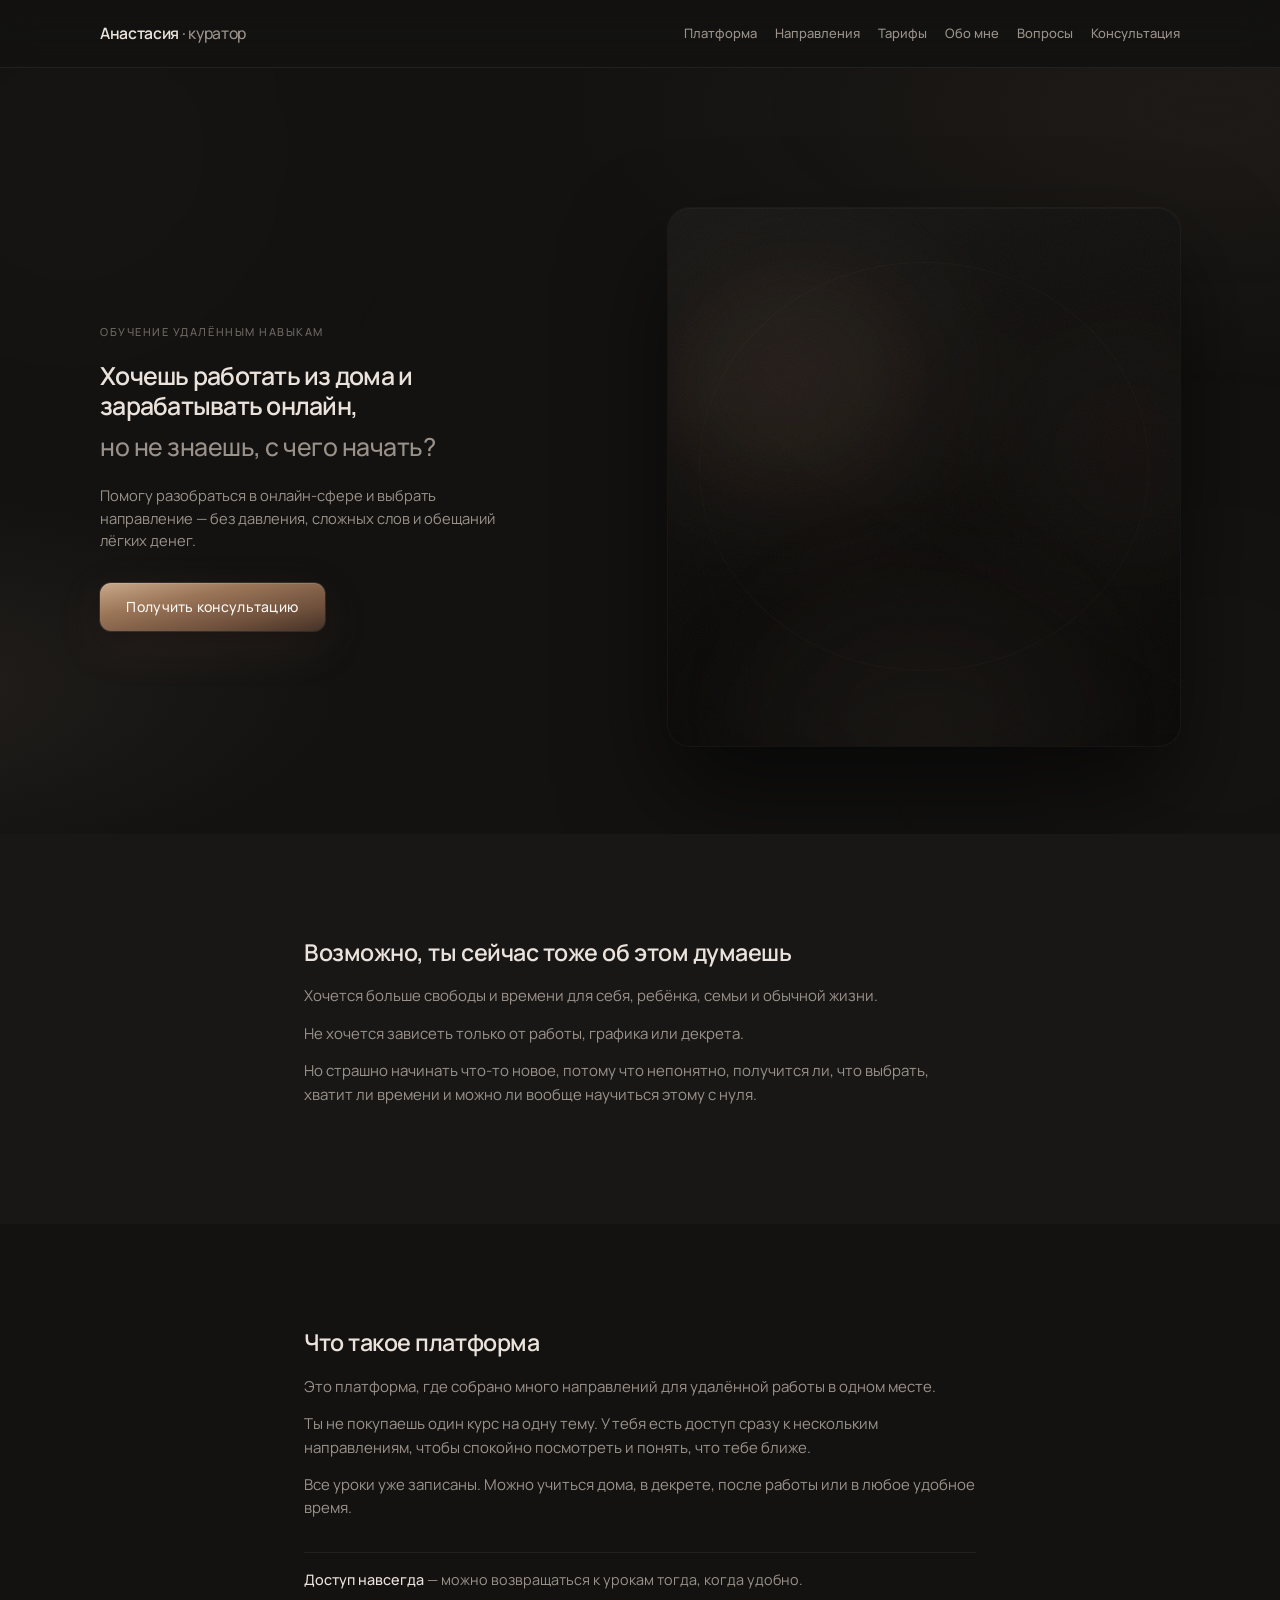
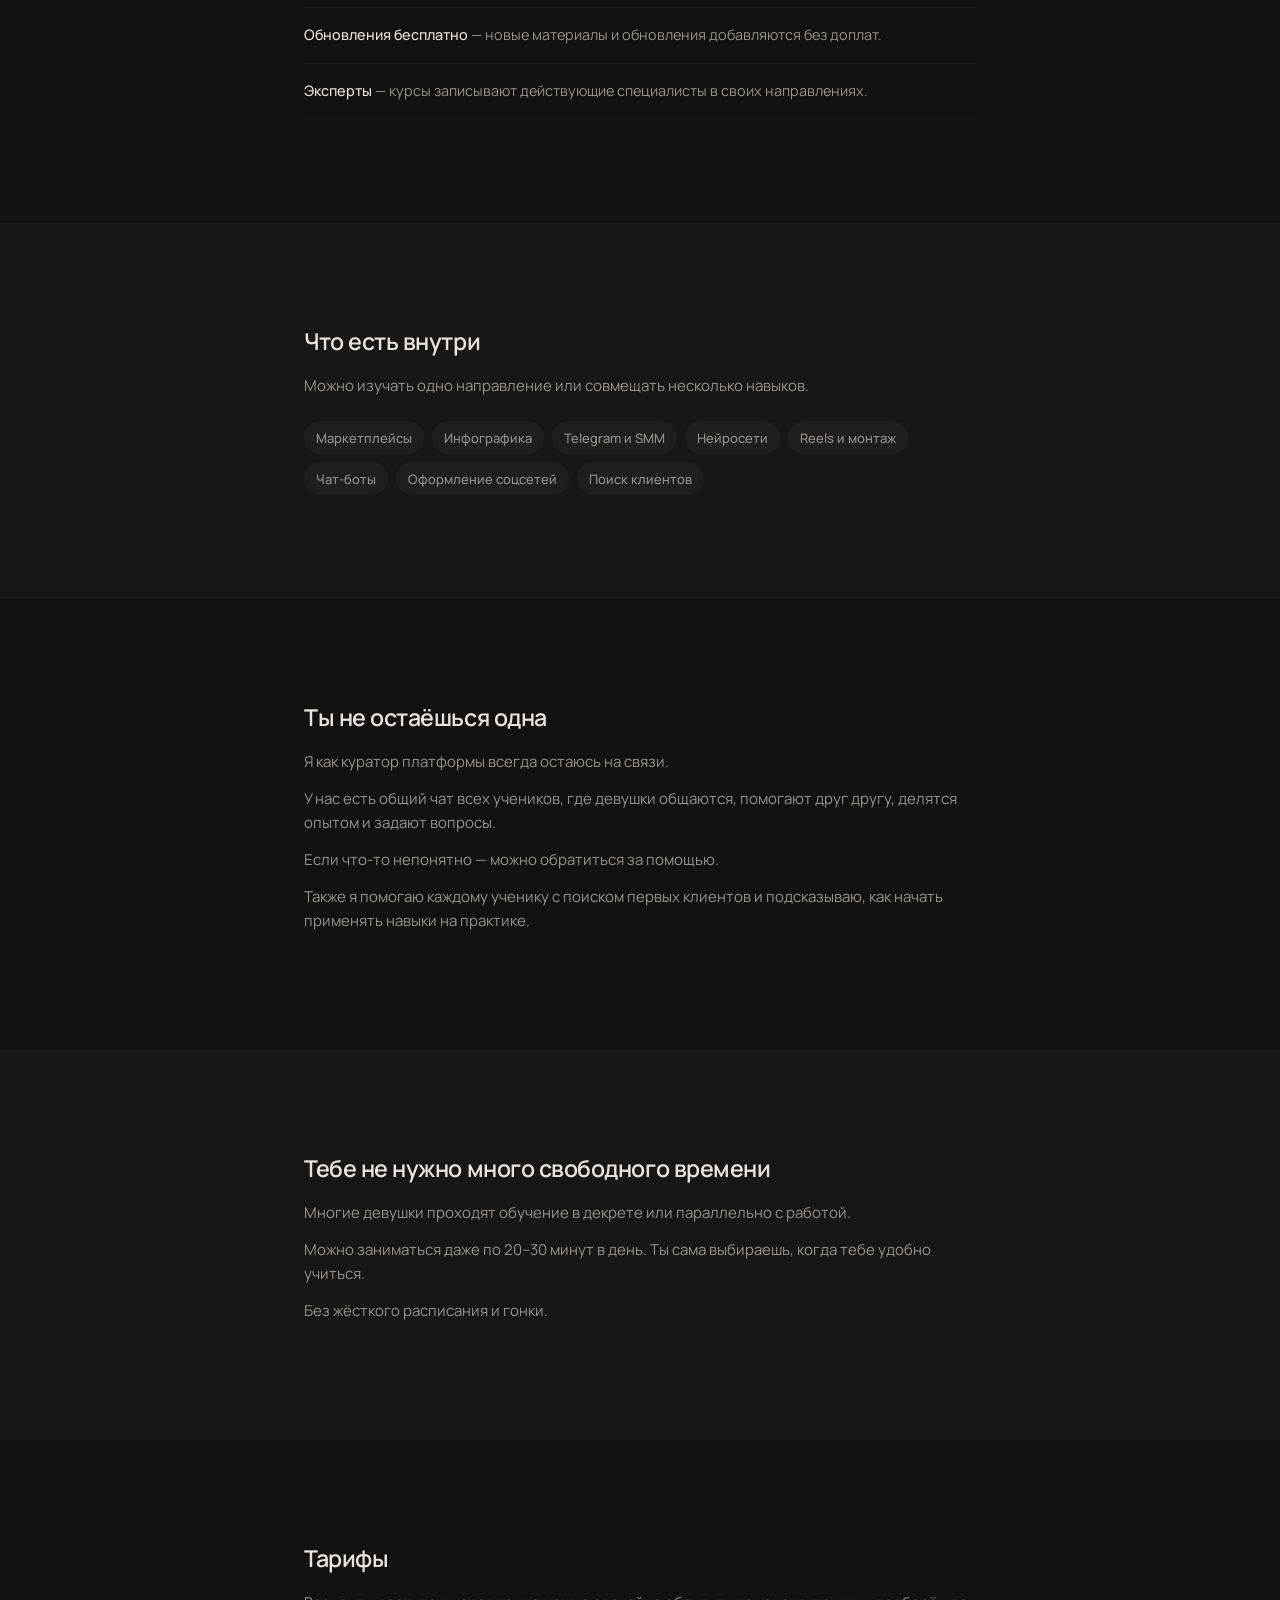
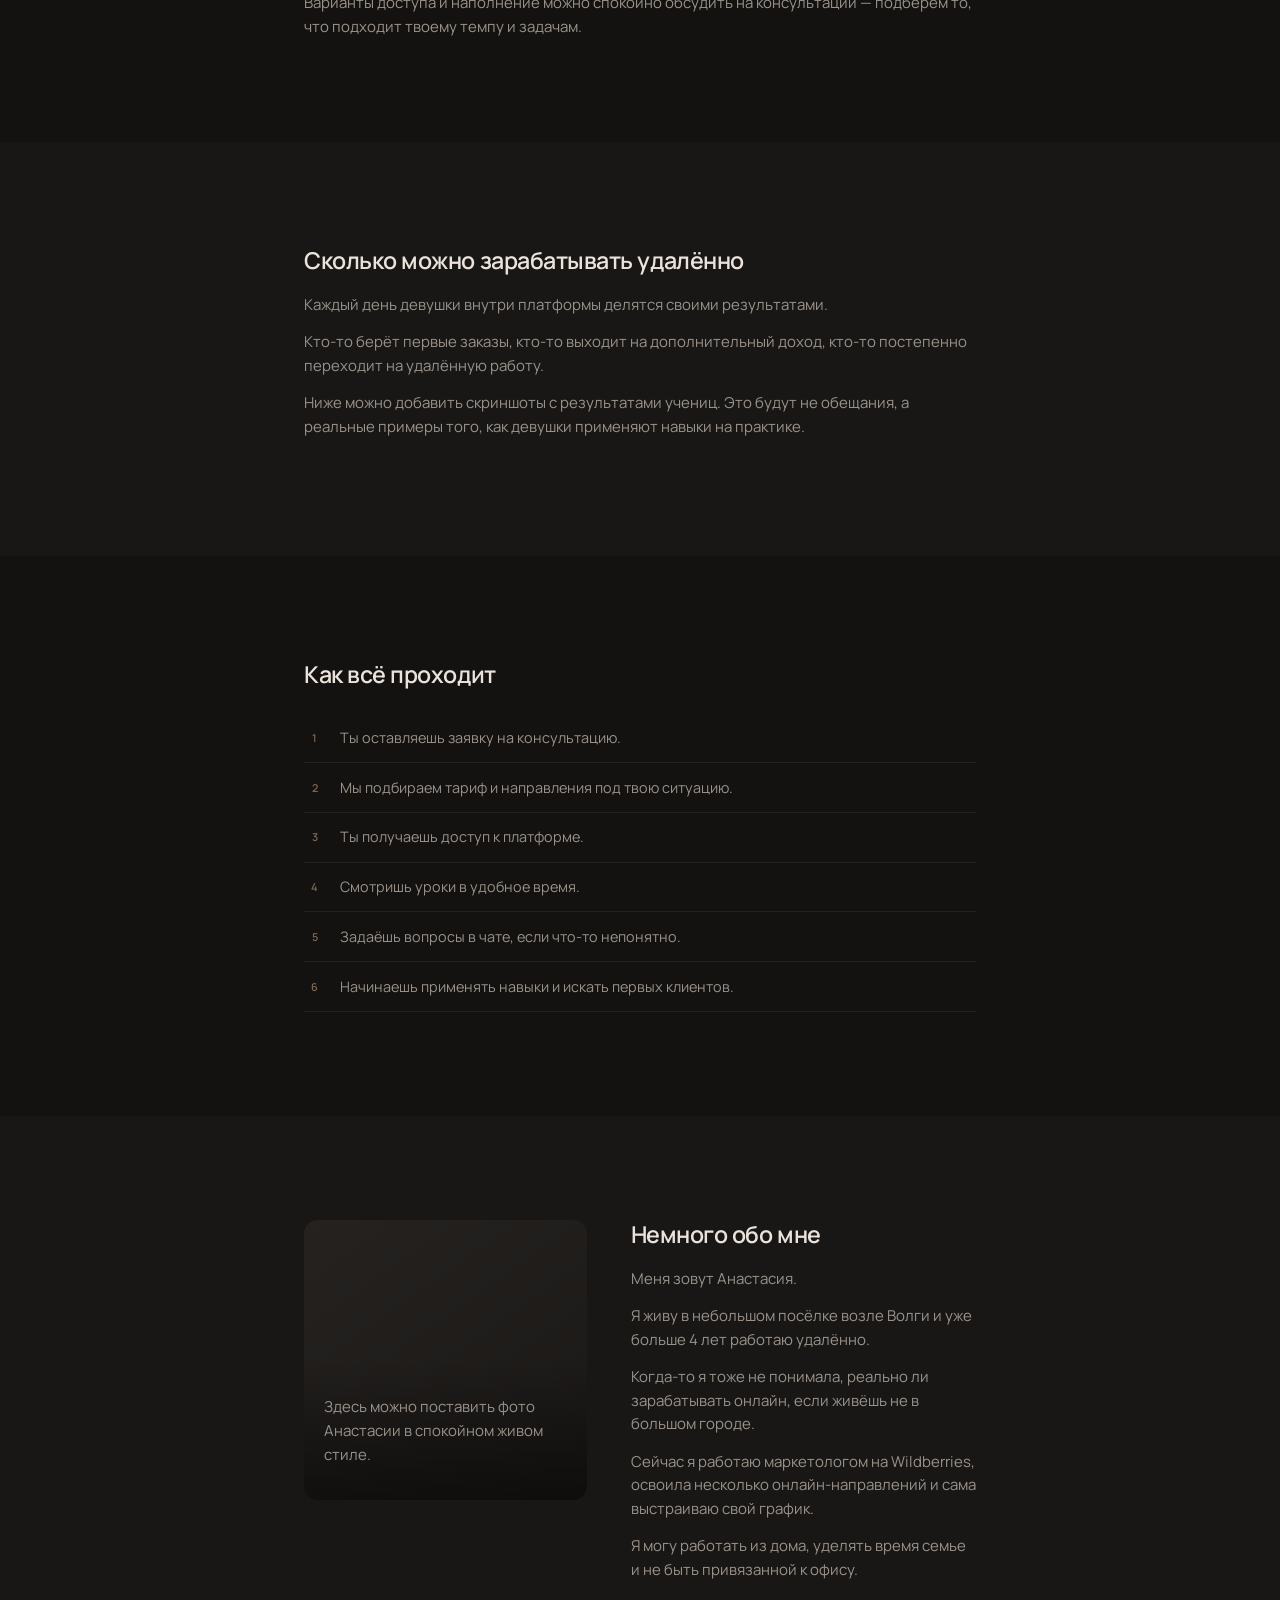
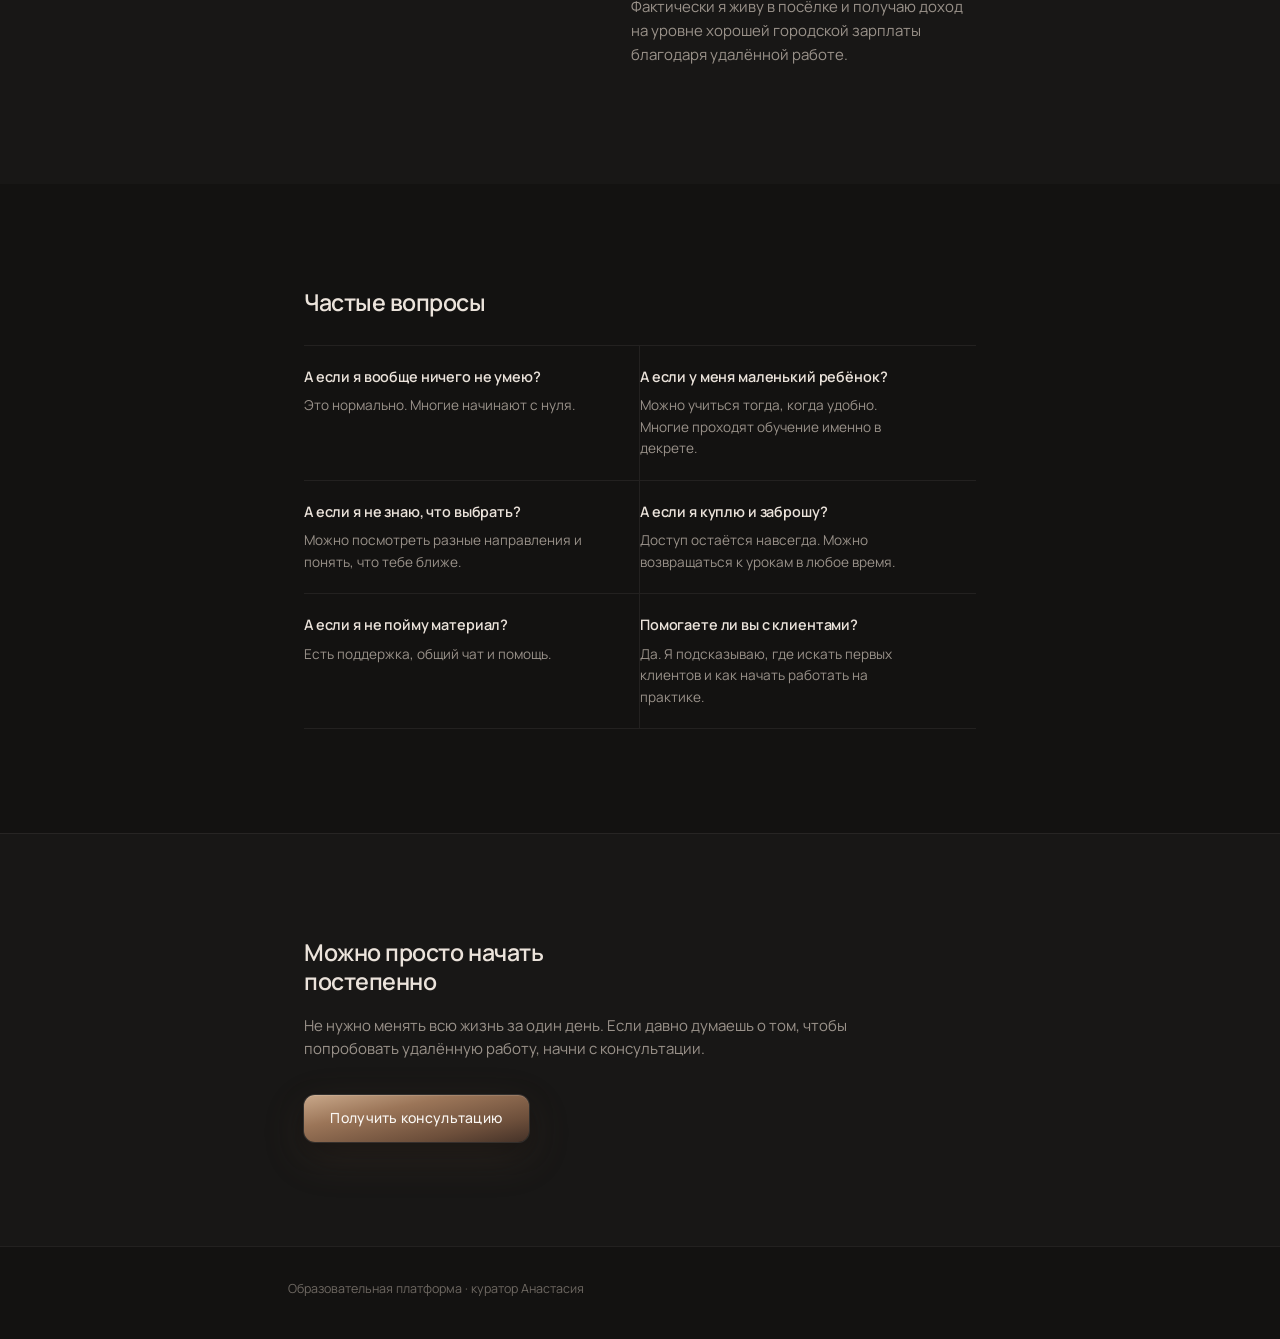
==== commit cbe38459: "Hero: editorial abstract visual, слоистый фон, grain, премиальная CTA; без фото Co-authored-by: Curs" ====
--- a/index.html
+++ b/index.html
@@ -28,32 +28,37 @@
   </header>
 
   <main id="main">
-    <section class="hero" aria-labelledby="hero-title">
-      <div class="hero__ambient" aria-hidden="true"></div>
+    <section class="hero hero--editorial" aria-labelledby="hero-title">
+      <div class="hero__bg" aria-hidden="true">
+        <div class="hero__bg-sweep"></div>
+        <div class="hero__bg-bloom hero__bg-bloom--tl"></div>
+        <div class="hero__bg-bloom hero__bg-bloom--br"></div>
+      </div>
+
       <div class="container hero-grid">
         <div class="hero-copy">
-          <p class="eyebrow">Обучение удалённым навыкам</p>
+          <p class="hero-label">Обучение удалённым навыкам</p>
           <h1 class="hero-title" id="hero-title">
             Хочешь работать из дома и зарабатывать онлайн,
             <span class="hero-title__line">но не знаешь, с чего начать?</span>
           </h1>
-          <p class="hero-lead">Помогу разобраться в онлайн-сфере, выбрать направление и начать спокойно. Без давления, без сложных слов и без обещаний лёгких денег.</p>
+          <p class="hero-sub">Помогу разобраться в онлайн-сфере и выбрать направление — без давления, сложных слов и обещаний лёгких денег.</p>
           <div class="hero-cta">
-            <a href="#form" class="btn btn--primary">Получить консультацию</a>
-          </div>
-        </div>
-
-        <div class="hero-visual">
-          <div class="hero-visual__shell">
-            <img
-              class="hero-visual__img"
-              src="images/hero-lifestyle.png"
-              width="800"
-              height="1000"
-              alt="Уютное домашнее рабочее место: ноутбук, тёплый свет, кофе"
-              decoding="async"
-              fetchpriority="high"
-            />
+            <a href="#form" class="btn btn--hero">Получить консультацию</a>
+          </div>
+        </div>
+
+        <div class="hero-visual" aria-hidden="true">
+          <div class="hero-visual__frame">
+            <div class="hero-visual__canvas">
+              <div class="hero-visual__mist"></div>
+              <div class="hero-visual__orb hero-visual__orb--1"></div>
+              <div class="hero-visual__orb hero-visual__orb--2"></div>
+              <div class="hero-visual__orb hero-visual__orb--3"></div>
+              <div class="hero-visual__ring"></div>
+              <div class="hero-visual__sheen"></div>
+              <div class="hero-visual__grain"></div>
+            </div>
           </div>
         </div>
       </div>
@@ -204,7 +209,7 @@
         <h2>Можно просто начать постепенно</h2>
         <p>Не нужно менять всю жизнь за один день. Если давно думаешь о том, чтобы попробовать удалённую работу, начни с консультации.</p>
         <!-- href кнопки: вставьте ссылку на мессенджер или форму заявки -->
-        <a href="#" class="btn btn--primary">Получить консультацию</a>
+        <a href="#" class="btn btn--hero">Получить консультацию</a>
       </div>
     </section>
   </main>
--- a/styles.css
+++ b/styles.css
@@ -150,97 +150,203 @@
   background: var(--bg-soft);
 }
 
-.hero {
+.hero.hero--editorial {
   position: relative;
   overflow: hidden;
-  padding: calc(var(--header-h) + clamp(2rem, 6vw, 3.5rem)) 0 clamp(3rem, 8vw, 4.5rem);
+  padding: calc(var(--header-h) + clamp(2.75rem, 7vw, 4.5rem)) 0 clamp(3.5rem, 10vw, 5.5rem);
   background: var(--bg);
 }
 
-.hero__ambient {
+.hero__bg {
   pointer-events: none;
   position: absolute;
-  inset: -30% -20% auto -20%;
-  height: 70%;
-  background: radial-gradient(ellipse 50% 38% at 70% 15%, rgba(160, 128, 102, 0.06), transparent 70%);
-  filter: blur(80px);
-  opacity: 0.9;
+  inset: 0;
+  z-index: 0;
+}
+
+.hero__bg-sweep {
+  position: absolute;
+  inset: -20% -30%;
+  background:
+    radial-gradient(ellipse 55% 42% at 78% 18%, rgba(140, 108, 82, 0.09), transparent 58%),
+    radial-gradient(ellipse 45% 35% at 12% 72%, rgba(55, 48, 42, 0.45), transparent 52%);
+}
+
+.hero__bg-bloom {
+  position: absolute;
+  border-radius: 50%;
+  filter: blur(100px);
+  opacity: 0.55;
+}
+
+.hero__bg-bloom--tl {
+  width: min(55vw, 520px);
+  height: min(55vw, 520px);
+  top: -12%;
+  left: -8%;
+  background: radial-gradient(circle at 30% 30%, rgba(110, 88, 72, 0.12), transparent 62%);
+}
+
+.hero__bg-bloom--br {
+  width: min(70vw, 640px);
+  height: min(70vw, 640px);
+  bottom: -25%;
+  right: -15%;
+  background: radial-gradient(circle at 60% 50%, rgba(90, 72, 58, 0.14), transparent 55%);
 }
 
 .hero-grid {
   position: relative;
   z-index: 1;
   display: grid;
-  grid-template-columns: minmax(0, 1.02fr) minmax(0, 0.98fr);
-  gap: clamp(2rem, 5vw, 3.5rem);
+  grid-template-columns: minmax(0, 1fr) minmax(0, 1.05fr);
+  gap: clamp(2.5rem, 7vw, 5rem);
   align-items: center;
 }
 
 .hero-copy {
-  max-width: 26rem;
-}
-
-.eyebrow {
-  margin-bottom: 1rem;
-  font-size: 0.75rem;
-  font-weight: 500;
-  letter-spacing: 0.08em;
+  max-width: 28rem;
+  padding: clamp(0.25rem, 1.5vw, 0.75rem) 0;
+}
+
+.hero-label {
+  margin-bottom: 1.25rem;
+  font-size: 0.6875rem;
+  font-weight: 500;
+  letter-spacing: 0.14em;
   text-transform: uppercase;
   color: var(--faint);
 }
 
 .hero-title {
-  font-size: clamp(1.2rem, 2.15vw, 1.65rem);
-  line-height: 1.28;
+  font-size: clamp(1.15rem, 2.05vw, 1.55rem);
+  line-height: 1.22;
   font-weight: 600;
-  letter-spacing: -0.02em;
-  margin-bottom: 1.1rem;
+  letter-spacing: -0.03em;
+  margin-bottom: 1.35rem;
   color: var(--text);
 }
 
 .hero-title__line {
   display: block;
-  margin-top: 0.4em;
-  color: var(--muted);
-  font-weight: 500;
-}
-
-.hero-lead {
-  max-width: 28rem;
-  font-size: clamp(0.9rem, 1.2vw, 1rem);
-  line-height: 1.58;
+  margin-top: 0.45em;
+  color: var(--muted);
+  font-weight: 500;
+  letter-spacing: -0.02em;
+}
+
+.hero-sub {
+  max-width: 26rem;
+  font-size: clamp(0.875rem, 1.15vw, 0.9375rem);
+  line-height: 1.52;
   color: var(--muted);
   font-weight: 400;
-  margin-bottom: 1.75rem;
+  margin-bottom: 2rem;
 }
 
 .hero-cta {
-  margin-top: 0.25rem;
+  margin-top: 0.5rem;
 }
 
 .hero-visual {
   display: flex;
+  align-items: stretch;
   justify-content: flex-end;
-  align-items: center;
-}
-
-.hero-visual__shell {
+  min-height: min(52vh, 520px);
+}
+
+.hero-visual__frame {
   width: 100%;
-  max-width: 440px;
-  border-radius: var(--radius-md);
+  max-width: min(100%, 520px);
+  border-radius: 22px;
+  position: relative;
   overflow: hidden;
-  box-shadow: 0 28px 56px rgba(0, 0, 0, 0.38);
-  aspect-ratio: 4 / 5;
+  background: linear-gradient(165deg, #161514 0%, #0c0b0a 55%, #080807 100%);
+  box-shadow:
+    0 0 0 1px rgba(255, 250, 245, 0.04),
+    0 48px 100px rgba(0, 0, 0, 0.55),
+    inset 0 1px 0 rgba(255, 250, 245, 0.03);
+}
+
+.hero-visual__canvas {
   position: relative;
-}
-
-.hero-visual__img {
+  aspect-ratio: 1 / 1.05;
+  min-height: 360px;
+  isolation: isolate;
+}
+
+.hero-visual__mist {
   position: absolute;
   inset: 0;
-  width: 100%;
-  height: 100%;
-  object-fit: cover;
-  object-position: center 40%;
+  background: radial-gradient(ellipse 90% 70% at 50% 100%, rgba(25, 22, 20, 0.9), transparent 62%);
+  z-index: 0;
+}
+
+.hero-visual__orb {
+  position: absolute;
+  border-radius: 50%;
+  filter: blur(72px);
+  z-index: 1;
+  opacity: 0.85;
+}
+
+.hero-visual__orb--1 {
+  width: 78%;
+  height: 65%;
+  left: -5%;
+  top: 8%;
+  background: radial-gradient(ellipse at 35% 35%, rgba(168, 128, 96, 0.22), transparent 58%);
+}
+
+.hero-visual__orb--2 {
+  width: 70%;
+  height: 58%;
+  right: -18%;
+  top: 22%;
+  background: radial-gradient(ellipse at 60% 40%, rgba(120, 88, 68, 0.18), transparent 55%);
+}
+
+.hero-visual__orb--3 {
+  width: 95%;
+  height: 50%;
+  left: 2%;
+  bottom: -8%;
+  background: radial-gradient(ellipse at 50% 80%, rgba(88, 68, 54, 0.2), transparent 50%);
+  filter: blur(88px);
+  opacity: 0.7;
+}
+
+.hero-visual__ring {
+  position: absolute;
+  inset: 10% 6% 14% 6%;
+  border-radius: 50%;
+  border: 1px solid rgba(175, 140, 110, 0.07);
+  z-index: 2;
+  opacity: 0.55;
+  pointer-events: none;
+}
+
+.hero-visual__sheen {
+  position: absolute;
+  inset: 0;
+  z-index: 3;
+  background:
+    linear-gradient(145deg, rgba(255, 248, 240, 0.04) 0%, transparent 42%),
+    linear-gradient(210deg, transparent 55%, rgba(0, 0, 0, 0.25) 100%);
+  backdrop-filter: blur(18px);
+  -webkit-backdrop-filter: blur(18px);
+  opacity: 0.28;
+  pointer-events: none;
+}
+
+.hero-visual__grain {
+  position: absolute;
+  inset: 0;
+  z-index: 4;
+  opacity: 0.045;
+  mix-blend-mode: overlay;
+  pointer-events: none;
+  background-image: url("data:image/svg+xml,%3Csvg xmlns='http://www.w3.org/2000/svg' width='220' height='220'%3E%3Cfilter id='n'%3E%3CfeTurbulence type='fractalNoise' baseFrequency='0.8' numOctaves='4' stitchTiles='stitch'/%3E%3C/filter%3E%3Crect width='100%25' height='100%25' filter='url(%23n)'/%3E%3C/svg%3E");
 }
 
 h1 {
@@ -274,11 +380,6 @@
   line-height: 1.58;
   margin-bottom: 0.85rem;
   max-width: var(--measure);
-}
-
-.lead {
-  font-size: 1rem;
-  line-height: 1.58;
 }
 
 .btn {
@@ -307,6 +408,37 @@
 
 .btn--primary:active {
   opacity: 0.92;
+}
+
+.btn--hero {
+  padding: 0.8rem 1.65rem;
+  font-size: 0.875rem;
+  font-weight: 500;
+  letter-spacing: 0.02em;
+  color: #faf7f3;
+  border-radius: 11px;
+  background: linear-gradient(168deg, #c9a88a 0%, #9b7558 34%, #6d4f3b 74%, #453228 100%);
+  box-shadow:
+    0 0 0 1px rgba(255, 245, 235, 0.11),
+    0 1px 0 rgba(255, 255, 255, 0.12) inset,
+    0 8px 24px rgba(0, 0, 0, 0.32),
+    0 14px 44px rgba(130, 95, 72, 0.2);
+  transition: transform 0.4s cubic-bezier(0.22, 1, 0.36, 1), box-shadow 0.4s ease, filter 0.25s ease;
+}
+
+.btn--hero:hover {
+  transform: translateY(-2px);
+  filter: brightness(1.06);
+  box-shadow:
+    0 0 0 1px rgba(255, 248, 240, 0.15),
+    0 1px 0 rgba(255, 255, 255, 0.14) inset,
+    0 14px 32px rgba(0, 0, 0, 0.38),
+    0 22px 56px rgba(150, 108, 78, 0.26);
+}
+
+.btn--hero:active {
+  transform: translateY(0);
+  filter: brightness(0.98);
 }
 
 .feature-lines {
@@ -456,7 +588,7 @@
   max-width: 36rem;
 }
 
-.final .btn--primary {
+.final .btn--hero {
   margin-top: 1.25rem;
 }
 
@@ -513,16 +645,16 @@
   .hero-visual {
     order: 1;
     justify-content: stretch;
-  }
-
-  .hero-visual__shell {
+    min-height: auto;
+  }
+
+  .hero-visual__frame {
     max-width: none;
+  }
+
+  .hero-visual__canvas {
     aspect-ratio: 16 / 11;
-    max-height: min(42vh, 280px);
-  }
-
-  .hero-visual__img {
-    object-position: center 38%;
+    min-height: 240px;
   }
 
   .hero-title {
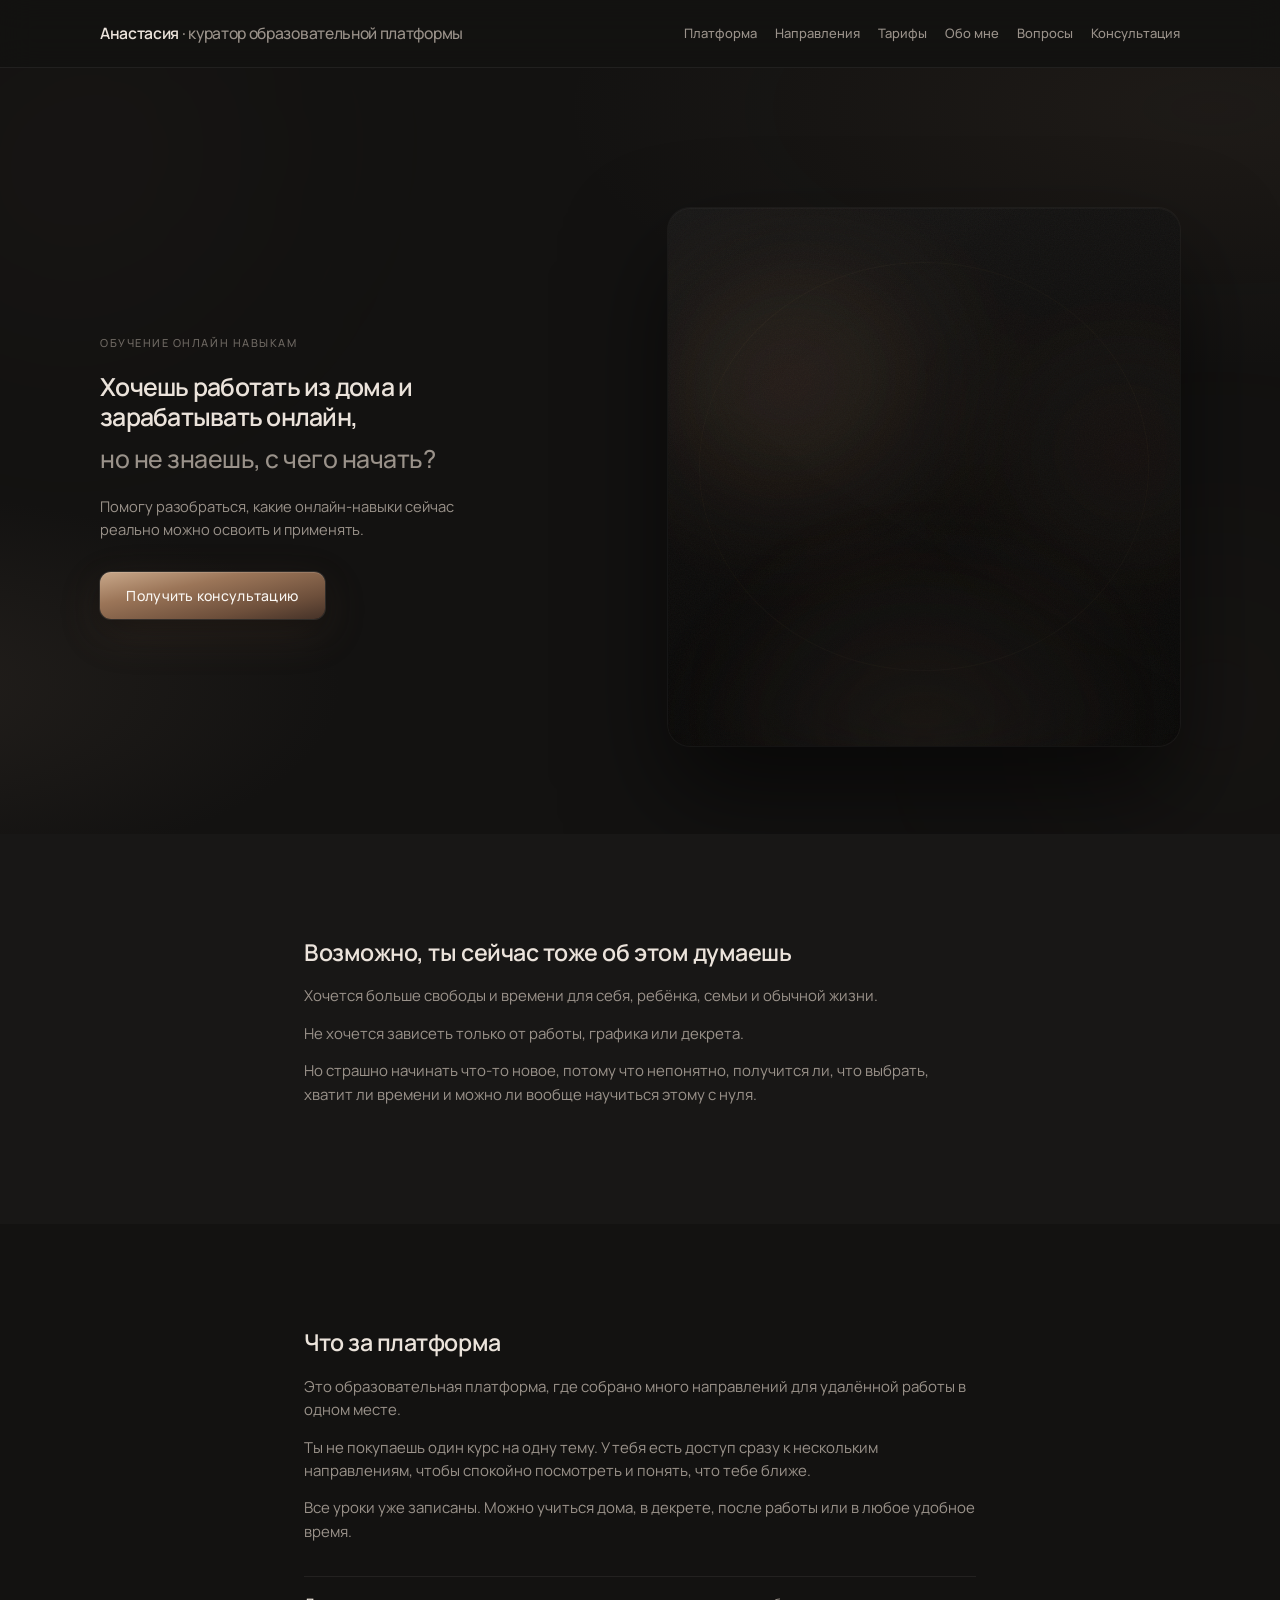
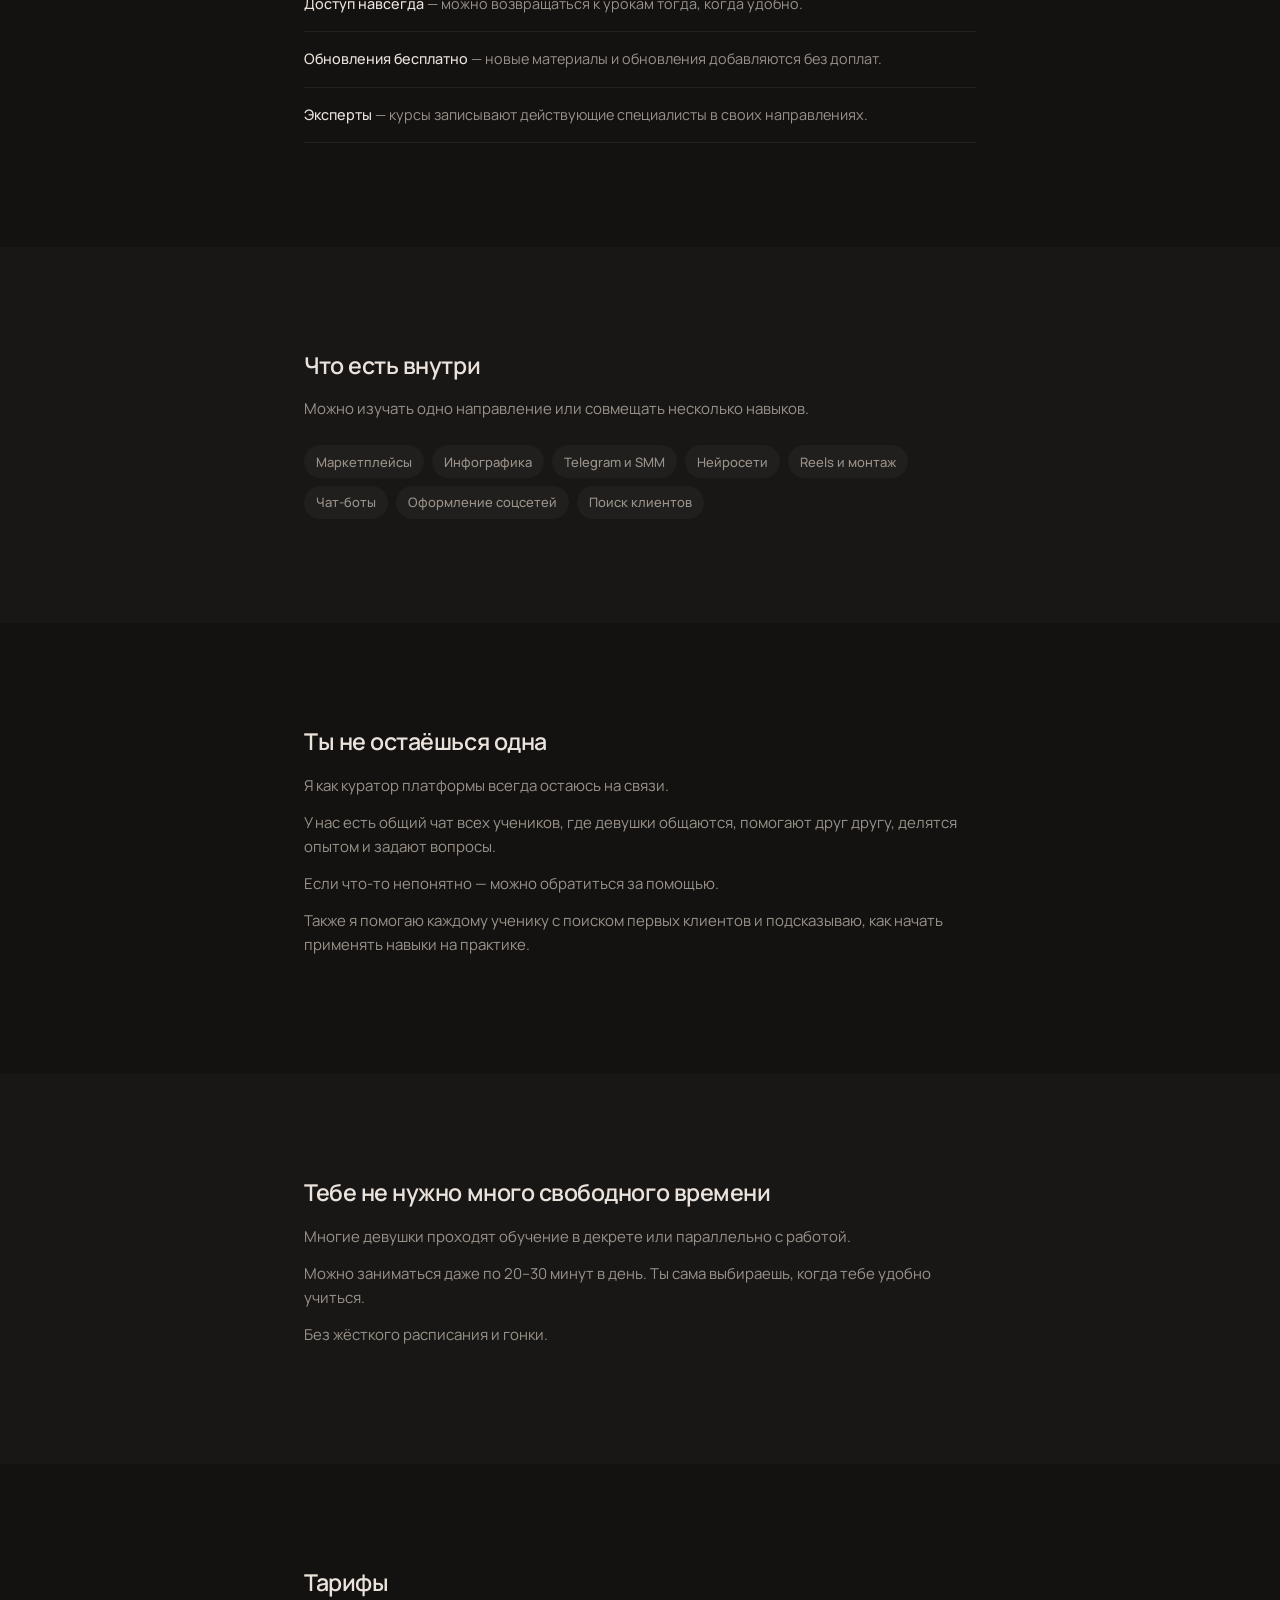
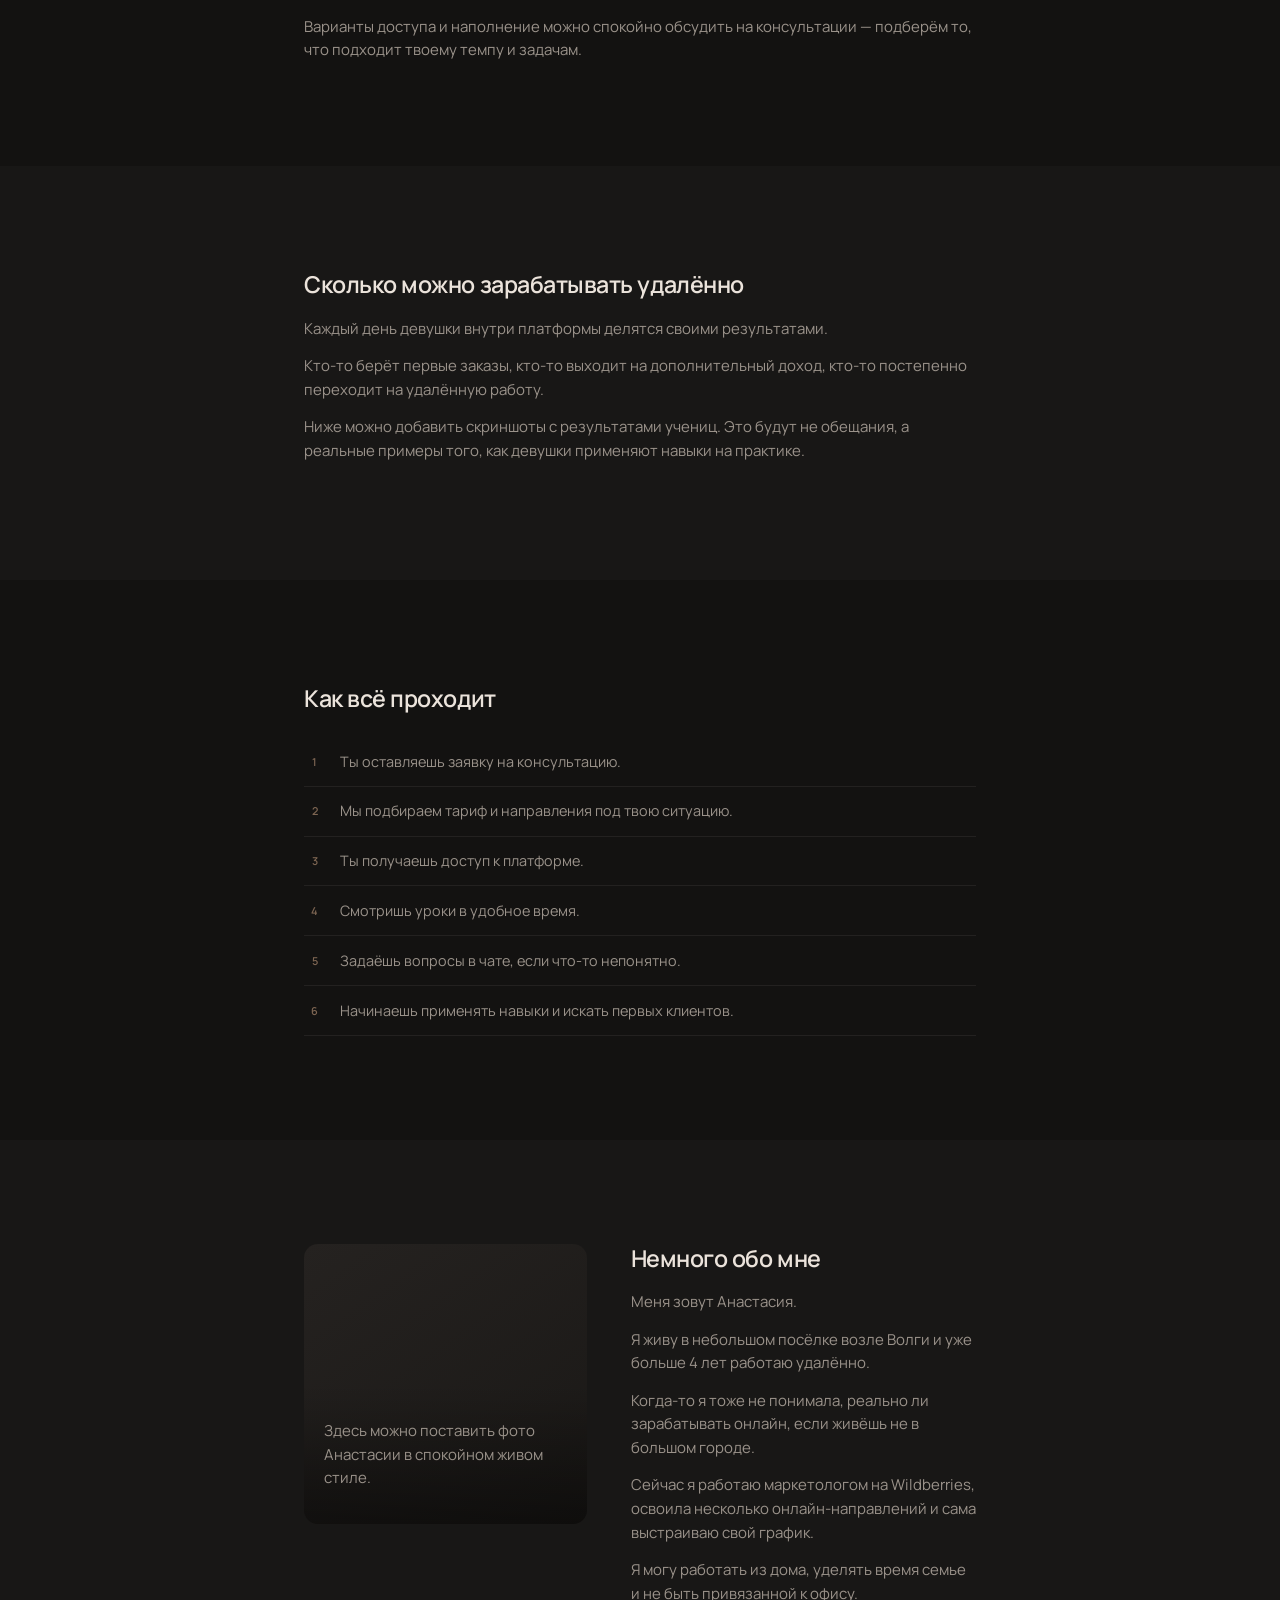
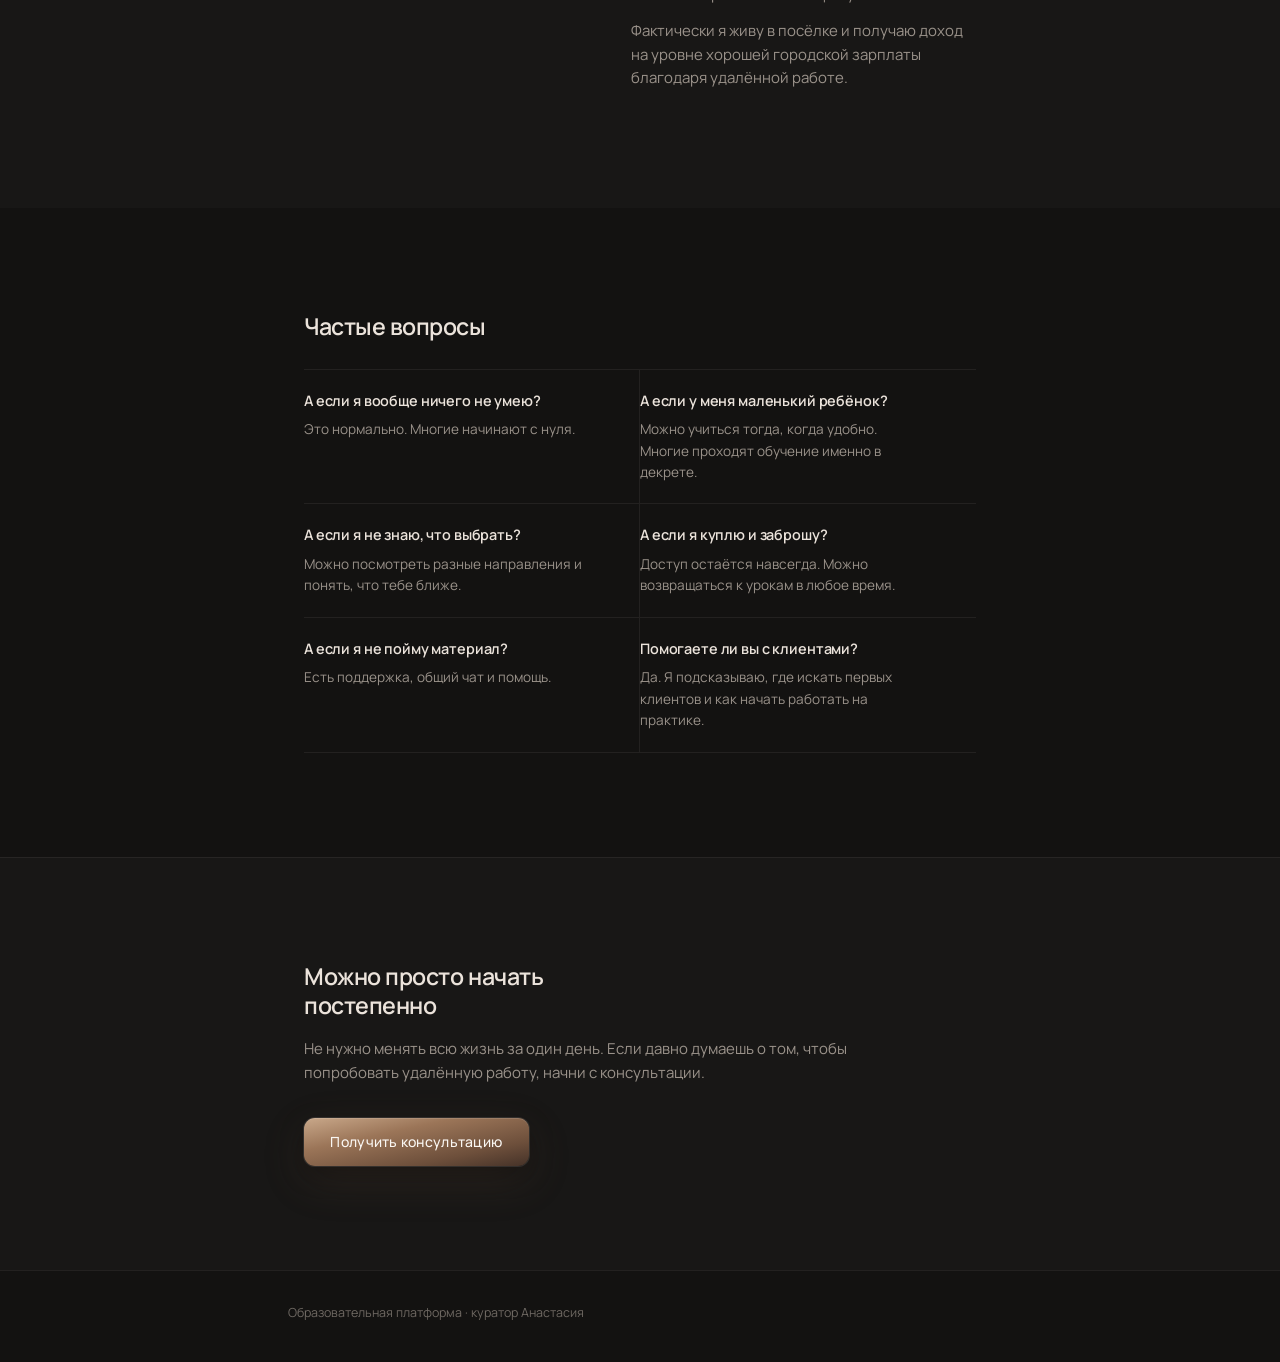
==== commit 51dfb21d: "ппрр" ====
--- a/index.html
+++ b/index.html
@@ -15,7 +15,7 @@
 
   <header class="site-header">
     <div class="container site-header__inner">
-      <a class="logo" href="#">Анастасия <span>· куратор</span></a>
+      <a class="logo" href="#">Анастасия <span>· куратор образовательной платформы</span></a>
       <nav class="nav" aria-label="Основная навигация">
         <a href="#platform">Платформа</a>
         <a href="#inside">Направления</a>
@@ -37,12 +37,12 @@
 
       <div class="container hero-grid">
         <div class="hero-copy">
-          <p class="hero-label">Обучение удалённым навыкам</p>
+          <p class="hero-label">Обучение онлайн навыкам</p>
           <h1 class="hero-title" id="hero-title">
             Хочешь работать из дома и зарабатывать онлайн,
             <span class="hero-title__line">но не знаешь, с чего начать?</span>
           </h1>
-          <p class="hero-sub">Помогу разобраться в онлайн-сфере и выбрать направление — без давления, сложных слов и обещаний лёгких денег.</p>
+          <p class="hero-sub">Помогу разобраться, какие онлайн-навыки сейчас реально можно освоить и применять.</p>
           <div class="hero-cta">
             <a href="#form" class="btn btn--hero">Получить консультацию</a>
           </div>
@@ -75,8 +75,8 @@
 
     <section class="section" id="platform">
       <div class="container container--narrow">
-        <h2>Что такое платформа</h2>
-        <p>Это платформа, где собрано много направлений для удалённой работы в одном месте.</p>
+        <h2>Что за платформа</h2>
+        <p>Это образовательная платформа, где собрано много направлений для удалённой работы в одном месте.</p>
         <p>Ты не покупаешь один курс на одну тему. У тебя есть доступ сразу к нескольким направлениям, чтобы спокойно посмотреть и понять, что тебе ближе.</p>
         <p>Все уроки уже записаны. Можно учиться дома, в декрете, после работы или в любое удобное время.</p>
 
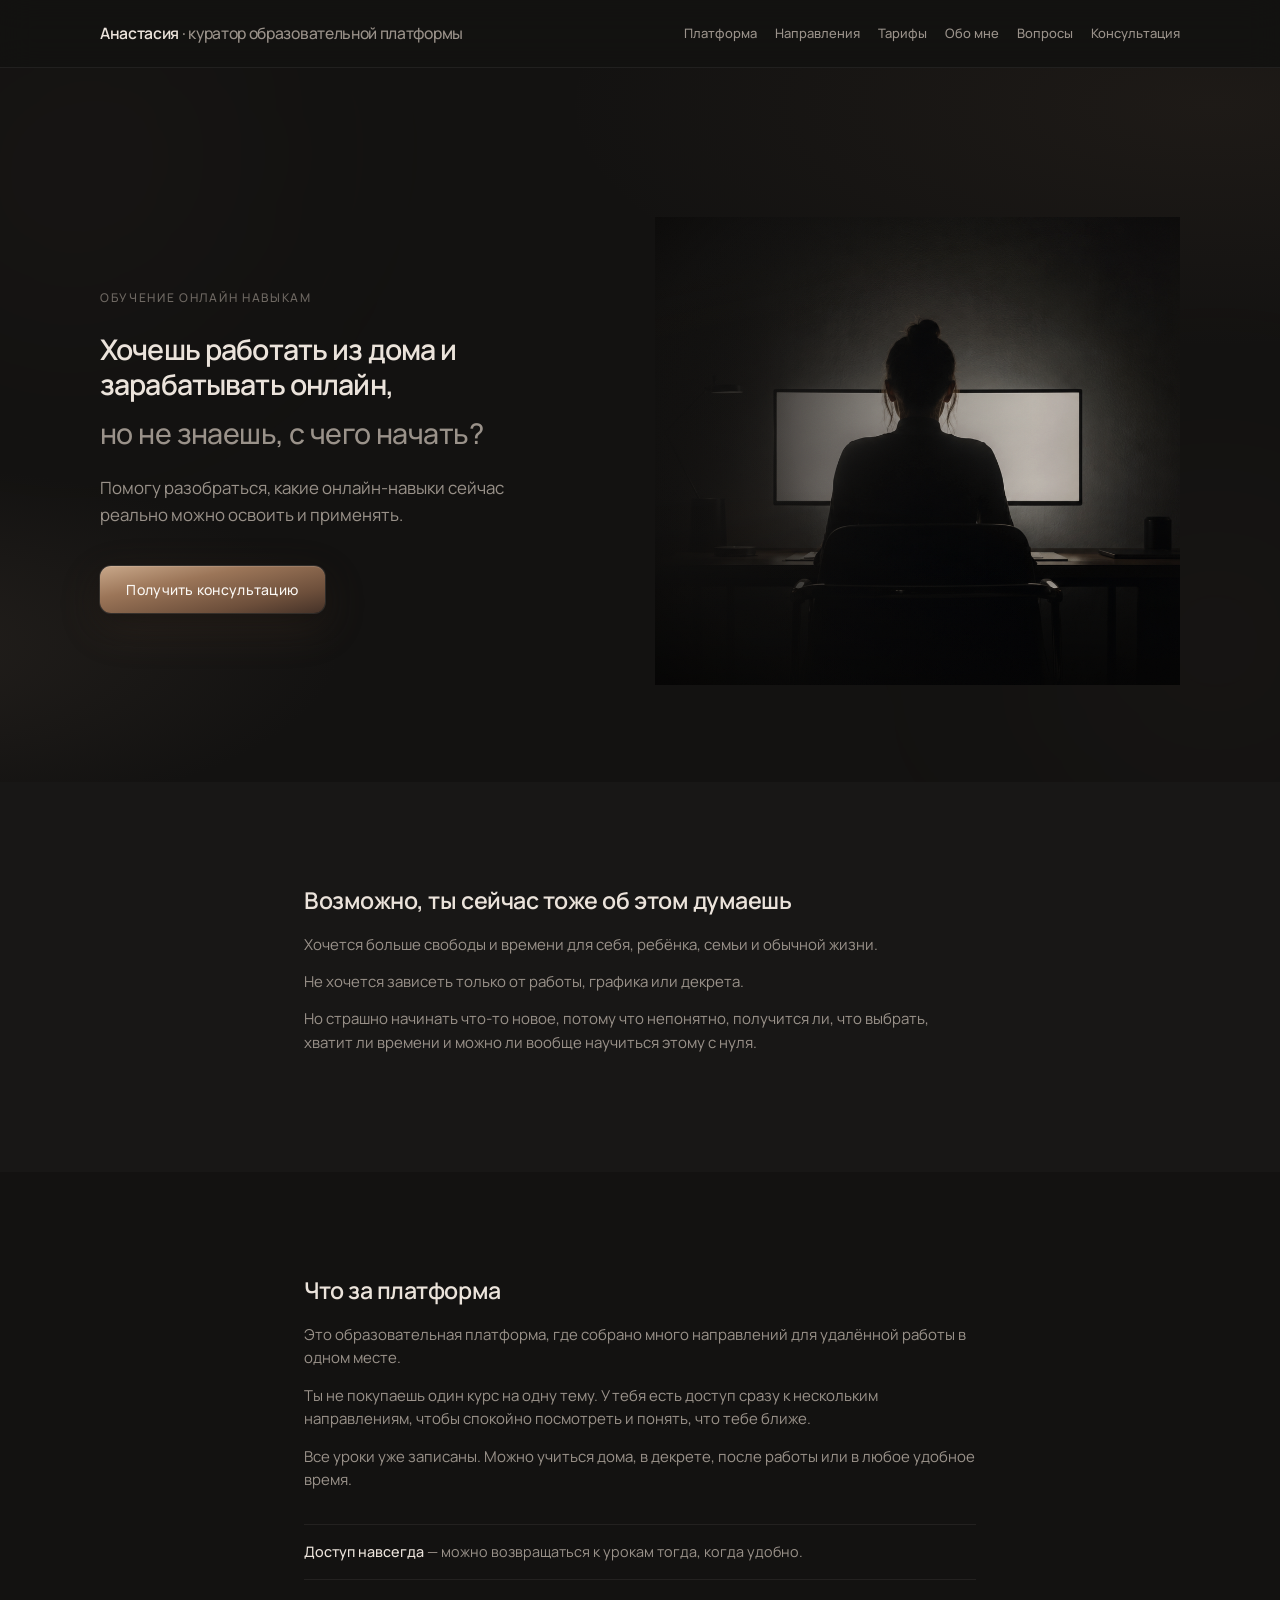
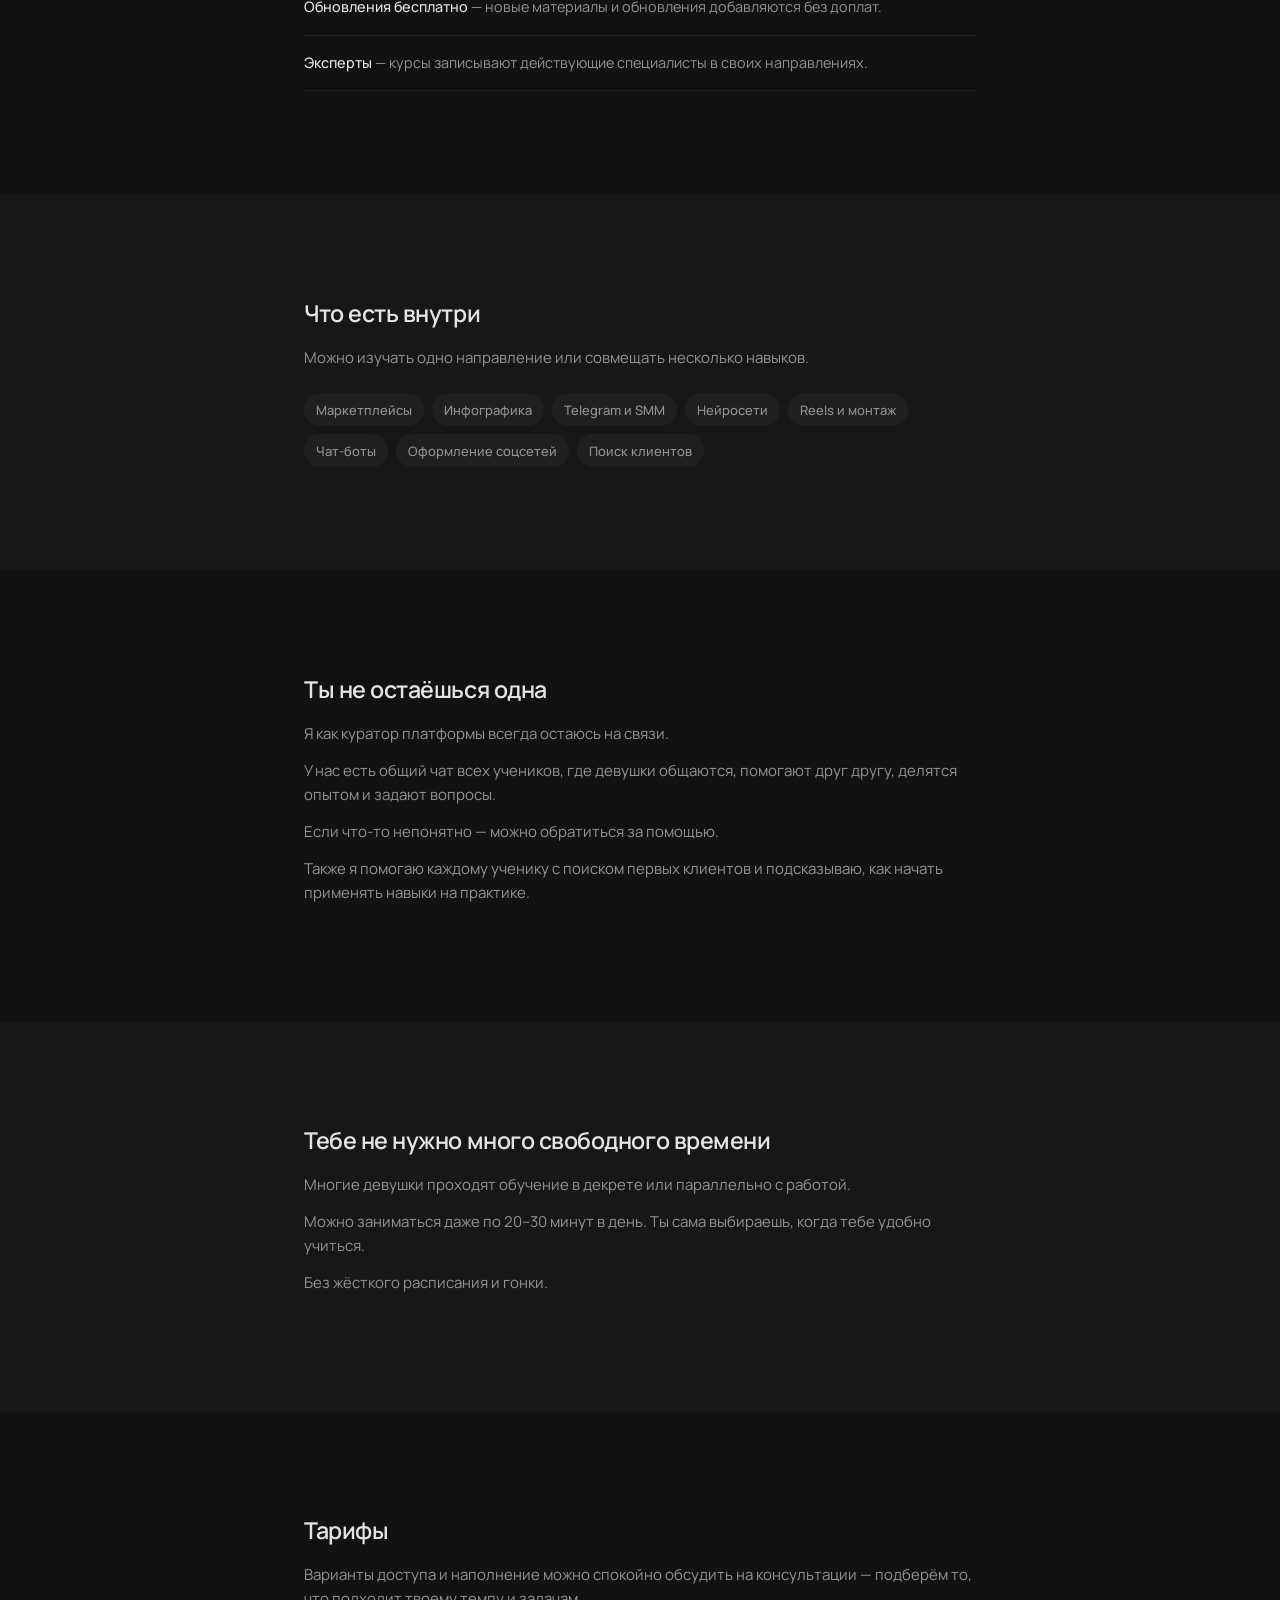
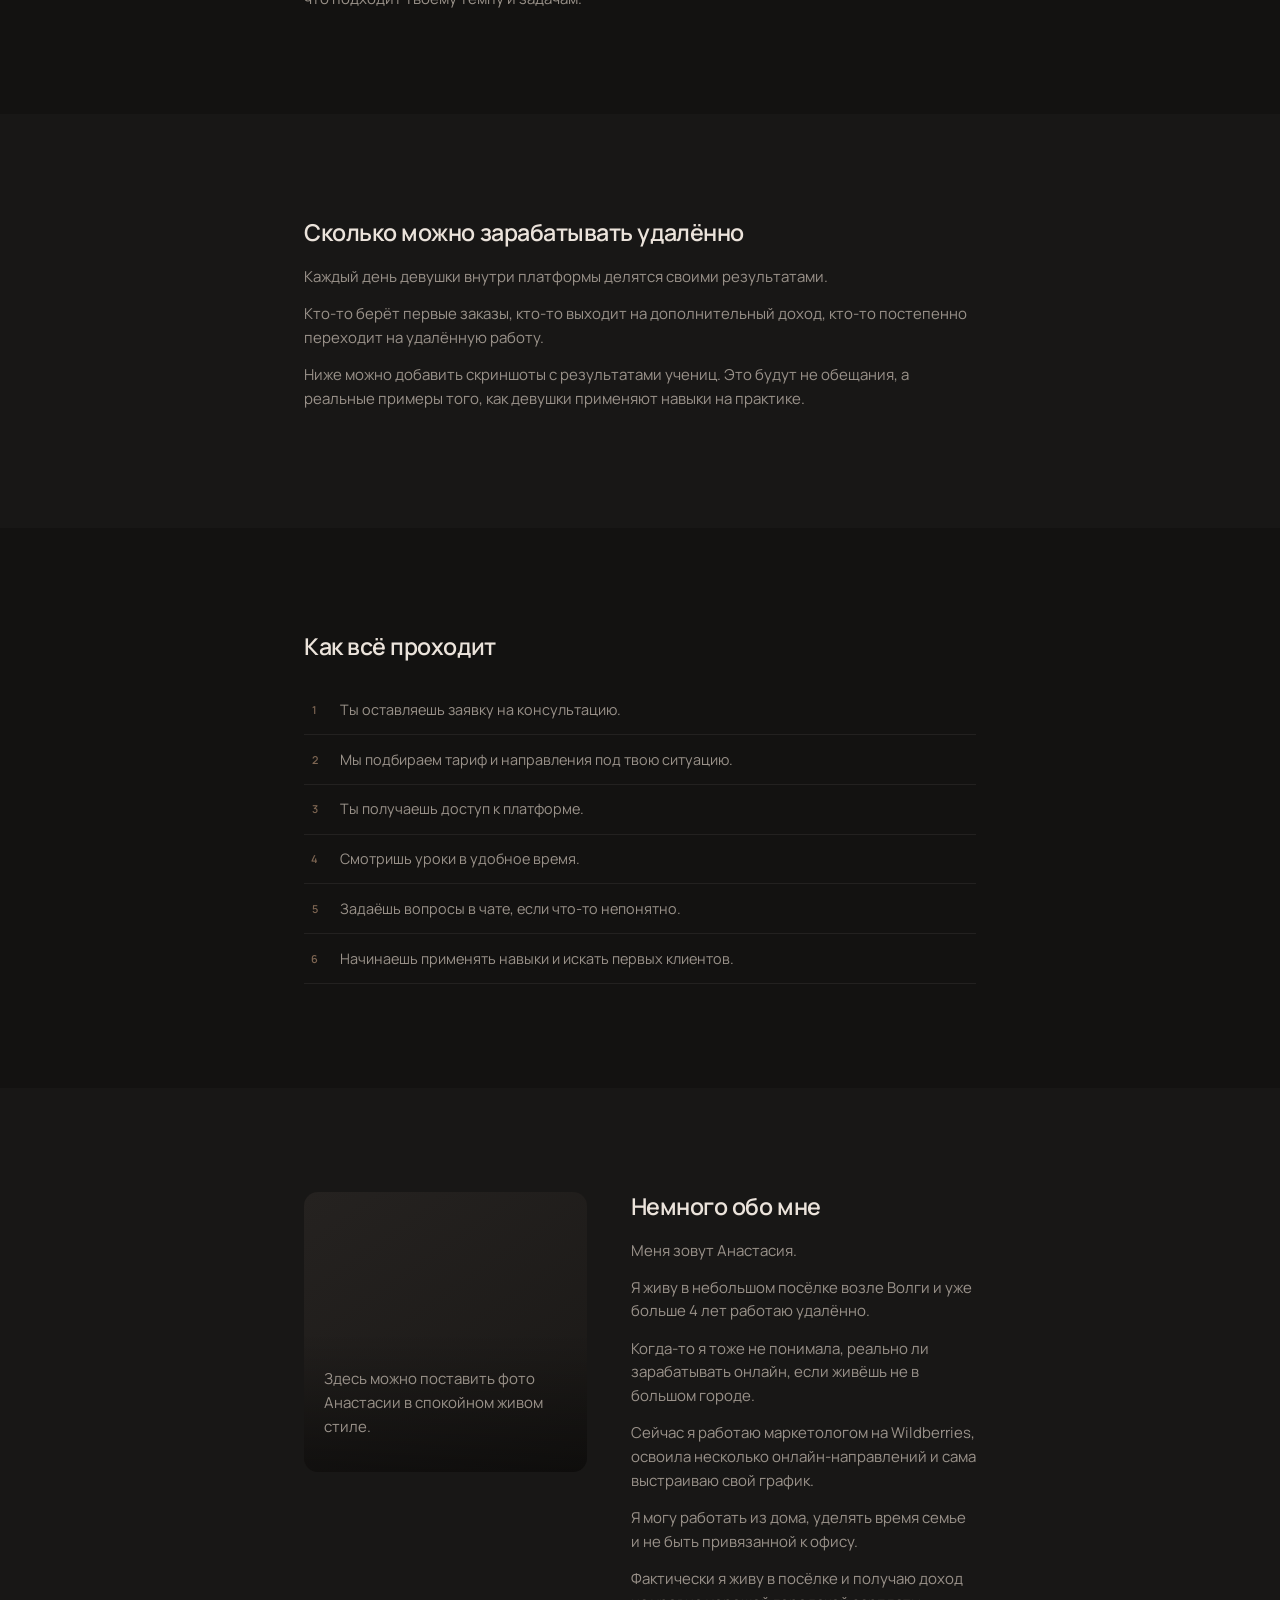
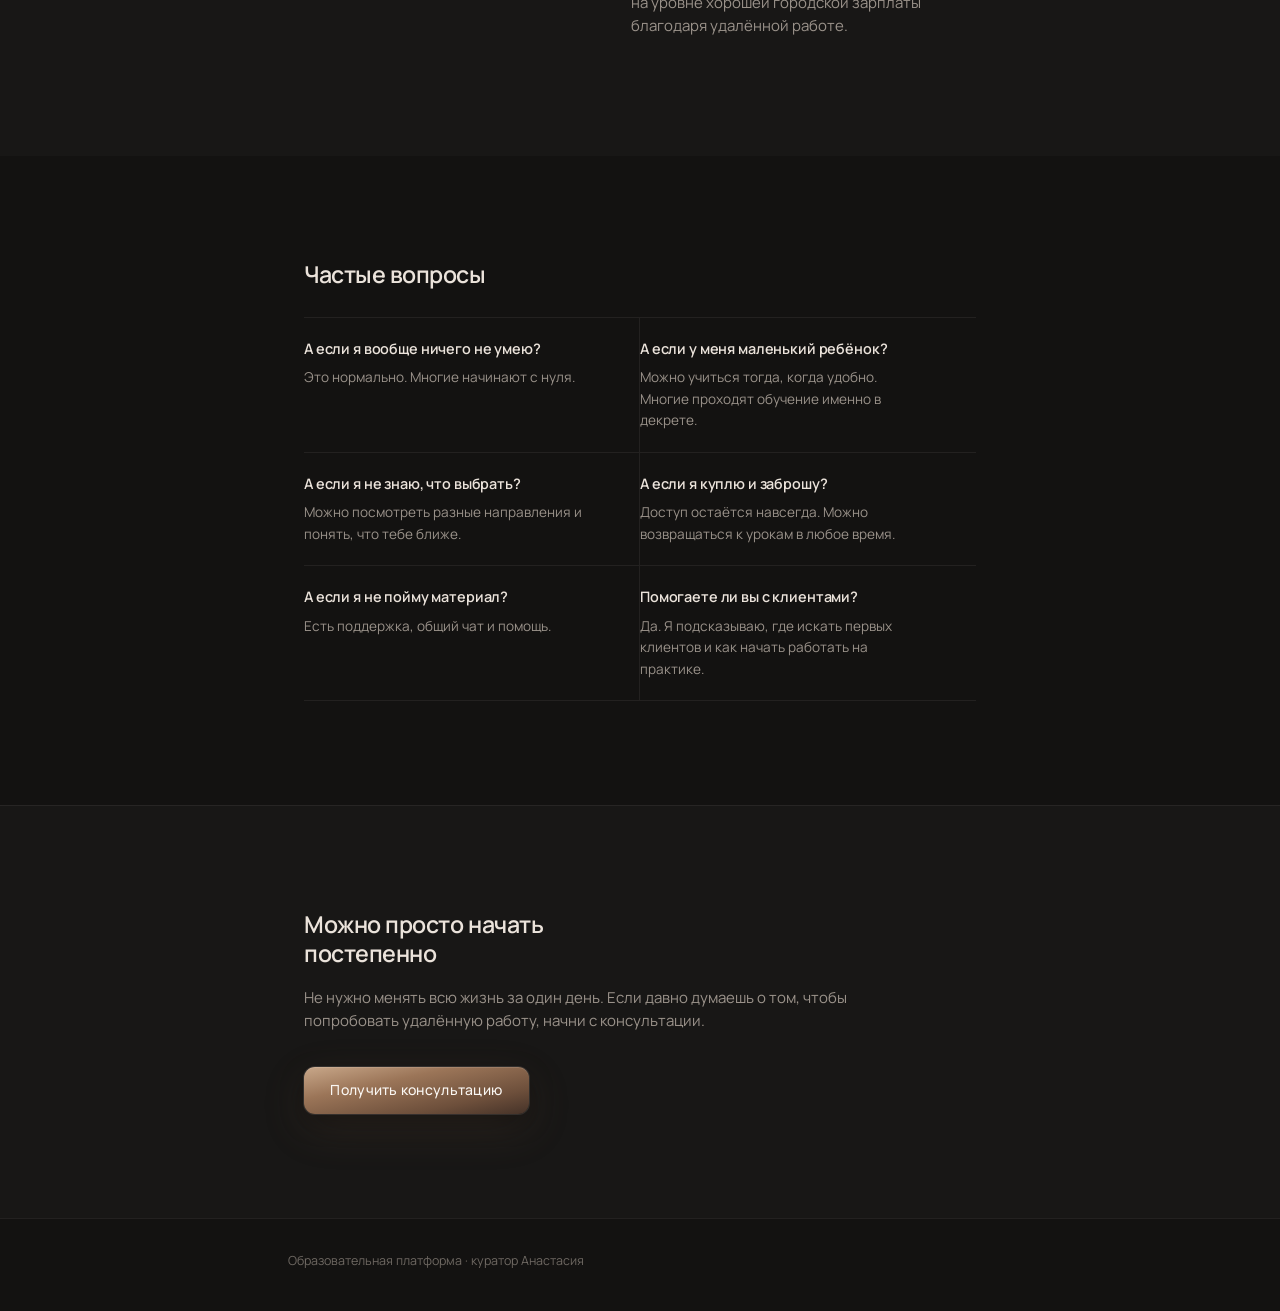
==== commit dc9630b4: "Hero: фото с мягким растворением в фон, баланс типографики Co-authored-by: Cursor <cursoragent@curso" ====
--- a/index.html
+++ b/index.html
@@ -48,17 +48,21 @@
           </div>
         </div>
 
-        <div class="hero-visual" aria-hidden="true">
-          <div class="hero-visual__frame">
-            <div class="hero-visual__canvas">
-              <div class="hero-visual__mist"></div>
-              <div class="hero-visual__orb hero-visual__orb--1"></div>
-              <div class="hero-visual__orb hero-visual__orb--2"></div>
-              <div class="hero-visual__orb hero-visual__orb--3"></div>
-              <div class="hero-visual__ring"></div>
-              <div class="hero-visual__sheen"></div>
-              <div class="hero-visual__grain"></div>
-            </div>
+        <div class="hero-visual">
+          <div class="hero-visual__stack">
+            <img
+              class="hero-visual__img"
+              src="images/hero-scene.png"
+              width="1400"
+              height="1050"
+              alt="Спокойный вечер за работой: мягкий свет экрана в тёмной комнате"
+              decoding="async"
+              fetchpriority="high"
+            />
+            <div class="hero-visual__wash hero-visual__wash--left" aria-hidden="true"></div>
+            <div class="hero-visual__wash hero-visual__wash--vignette" aria-hidden="true"></div>
+            <div class="hero-visual__wash hero-visual__wash--depth" aria-hidden="true"></div>
+            <div class="hero-visual__grain" aria-hidden="true"></div>
           </div>
         </div>
       </div>
--- a/styles.css
+++ b/styles.css
@@ -199,19 +199,19 @@
   position: relative;
   z-index: 1;
   display: grid;
-  grid-template-columns: minmax(0, 1fr) minmax(0, 1.05fr);
-  gap: clamp(2.5rem, 7vw, 5rem);
+  grid-template-columns: minmax(0, 1fr) minmax(0, 1.08fr);
+  gap: clamp(2rem, 6vw, 4.25rem);
   align-items: center;
 }
 
 .hero-copy {
-  max-width: 28rem;
-  padding: clamp(0.25rem, 1.5vw, 0.75rem) 0;
+  max-width: 31rem;
+  padding: clamp(0.35rem, 1.8vw, 0.95rem) 0;
 }
 
 .hero-label {
-  margin-bottom: 1.25rem;
-  font-size: 0.6875rem;
+  margin-bottom: 1.5rem;
+  font-size: 0.75rem;
   font-weight: 500;
   letter-spacing: 0.14em;
   text-transform: uppercase;
@@ -219,131 +219,105 @@
 }
 
 .hero-title {
-  font-size: clamp(1.15rem, 2.05vw, 1.55rem);
-  line-height: 1.22;
+  font-size: clamp(1.28rem, 2.35vw, 1.78rem);
+  line-height: 1.24;
   font-weight: 600;
   letter-spacing: -0.03em;
-  margin-bottom: 1.35rem;
+  margin-bottom: 1.5rem;
   color: var(--text);
 }
 
 .hero-title__line {
   display: block;
-  margin-top: 0.45em;
+  margin-top: 0.48em;
   color: var(--muted);
   font-weight: 500;
   letter-spacing: -0.02em;
 }
 
 .hero-sub {
-  max-width: 26rem;
-  font-size: clamp(0.875rem, 1.15vw, 0.9375rem);
-  line-height: 1.52;
+  max-width: 28rem;
+  font-size: clamp(0.95rem, 1.32vw, 1.0625rem);
+  line-height: 1.56;
   color: var(--muted);
   font-weight: 400;
-  margin-bottom: 2rem;
+  margin-bottom: 2.35rem;
 }
 
 .hero-cta {
-  margin-top: 0.5rem;
+  margin-top: 0.35rem;
 }
 
 .hero-visual {
   display: flex;
-  align-items: stretch;
+  align-items: center;
   justify-content: flex-end;
+  min-height: min(54vh, 560px);
+}
+
+.hero-visual__stack {
+  position: relative;
+  width: 100%;
+  max-width: min(540px, 52vw);
   min-height: min(52vh, 520px);
-}
-
-.hero-visual__frame {
-  width: 100%;
-  max-width: min(100%, 520px);
-  border-radius: 22px;
-  position: relative;
   overflow: hidden;
-  background: linear-gradient(165deg, #161514 0%, #0c0b0a 55%, #080807 100%);
-  box-shadow:
-    0 0 0 1px rgba(255, 250, 245, 0.04),
-    0 48px 100px rgba(0, 0, 0, 0.55),
-    inset 0 1px 0 rgba(255, 250, 245, 0.03);
-}
-
-.hero-visual__canvas {
-  position: relative;
-  aspect-ratio: 1 / 1.05;
-  min-height: 360px;
-  isolation: isolate;
-}
-
-.hero-visual__mist {
+  background: var(--bg);
+}
+
+.hero-visual__img {
+  position: absolute;
+  inset: -7% -14% -9% -12%;
+  width: 128%;
+  height: 118%;
+  max-width: none;
+  z-index: 0;
+  object-fit: cover;
+  object-position: 52% 44%;
+  filter: saturate(0.94) contrast(1.03);
+}
+
+.hero-visual__wash {
   position: absolute;
   inset: 0;
-  background: radial-gradient(ellipse 90% 70% at 50% 100%, rgba(25, 22, 20, 0.9), transparent 62%);
-  z-index: 0;
-}
-
-.hero-visual__orb {
-  position: absolute;
-  border-radius: 50%;
-  filter: blur(72px);
+  pointer-events: none;
+}
+
+.hero-visual__wash--left {
   z-index: 1;
-  opacity: 0.85;
-}
-
-.hero-visual__orb--1 {
-  width: 78%;
-  height: 65%;
-  left: -5%;
-  top: 8%;
-  background: radial-gradient(ellipse at 35% 35%, rgba(168, 128, 96, 0.22), transparent 58%);
-}
-
-.hero-visual__orb--2 {
-  width: 70%;
-  height: 58%;
-  right: -18%;
-  top: 22%;
-  background: radial-gradient(ellipse at 60% 40%, rgba(120, 88, 68, 0.18), transparent 55%);
-}
-
-.hero-visual__orb--3 {
-  width: 95%;
-  height: 50%;
-  left: 2%;
-  bottom: -8%;
-  background: radial-gradient(ellipse at 50% 80%, rgba(88, 68, 54, 0.2), transparent 50%);
-  filter: blur(88px);
-  opacity: 0.7;
-}
-
-.hero-visual__ring {
-  position: absolute;
-  inset: 10% 6% 14% 6%;
-  border-radius: 50%;
-  border: 1px solid rgba(175, 140, 110, 0.07);
+  background: linear-gradient(
+    to right,
+    var(--bg) 0%,
+    rgba(19, 18, 17, 0.82) 14%,
+    rgba(19, 18, 17, 0.35) 42%,
+    rgba(19, 18, 17, 0) 72%
+  );
+}
+
+.hero-visual__wash--vignette {
   z-index: 2;
-  opacity: 0.55;
-  pointer-events: none;
-}
-
-.hero-visual__sheen {
-  position: absolute;
-  inset: 0;
+  background: radial-gradient(
+    ellipse 78% 72% at 56% 46%,
+    transparent 0%,
+    transparent 38%,
+    rgba(12, 11, 10, 0.38) 78%,
+    rgba(8, 7, 6, 0.82) 100%
+  );
+}
+
+.hero-visual__wash--depth {
   z-index: 3;
   background:
-    linear-gradient(145deg, rgba(255, 248, 240, 0.04) 0%, transparent 42%),
-    linear-gradient(210deg, transparent 55%, rgba(0, 0, 0, 0.25) 100%);
-  backdrop-filter: blur(18px);
-  -webkit-backdrop-filter: blur(18px);
-  opacity: 0.28;
-  pointer-events: none;
+    linear-gradient(168deg, rgba(255, 248, 240, 0.04) 0%, transparent 32%),
+    linear-gradient(to top, rgba(19, 18, 17, 0.55) 0%, transparent 42%);
+  opacity: 0.9;
+  mix-blend-mode: soft-light;
 }
 
 .hero-visual__grain {
   position: absolute;
   inset: 0;
   z-index: 4;
-  opacity: 0.045;
+  opacity: 0.04;
   mix-blend-mode: overlay;
   pointer-events: none;
   background-image: url("data:image/svg+xml,%3Csvg xmlns='http://www.w3.org/2000/svg' width='220' height='220'%3E%3Cfilter id='n'%3E%3CfeTurbulence type='fractalNoise' baseFrequency='0.8' numOctaves='4' stitchTiles='stitch'/%3E%3C/filter%3E%3Crect width='100%25' height='100%25' filter='url(%23n)'/%3E%3C/svg%3E");
@@ -648,16 +622,32 @@
     min-height: auto;
   }
 
-  .hero-visual__frame {
+  .hero-visual__stack {
     max-width: none;
-  }
-
-  .hero-visual__canvas {
-    aspect-ratio: 16 / 11;
-    min-height: 240px;
+    width: 100%;
+    min-height: 0;
+    aspect-ratio: 16 / 10;
+    max-height: min(44vh, 300px);
+  }
+
+  .hero-visual__img {
+    inset: -10% -8% -14% -8%;
+    width: 118%;
+    height: 124%;
+    object-position: 50% 36%;
+  }
+
+  .hero-visual__wash--left {
+    background: linear-gradient(
+      to right,
+      var(--bg) 0%,
+      rgba(19, 18, 17, 0.55) 20%,
+      rgba(19, 18, 17, 0.12) 55%,
+      transparent 88%
+    );
   }
 
   .hero-title {
-    font-size: clamp(1.12rem, 4.2vw, 1.38rem);
-  }
-}
+    font-size: clamp(1.2rem, 4.5vw, 1.48rem);
+  }
+}
